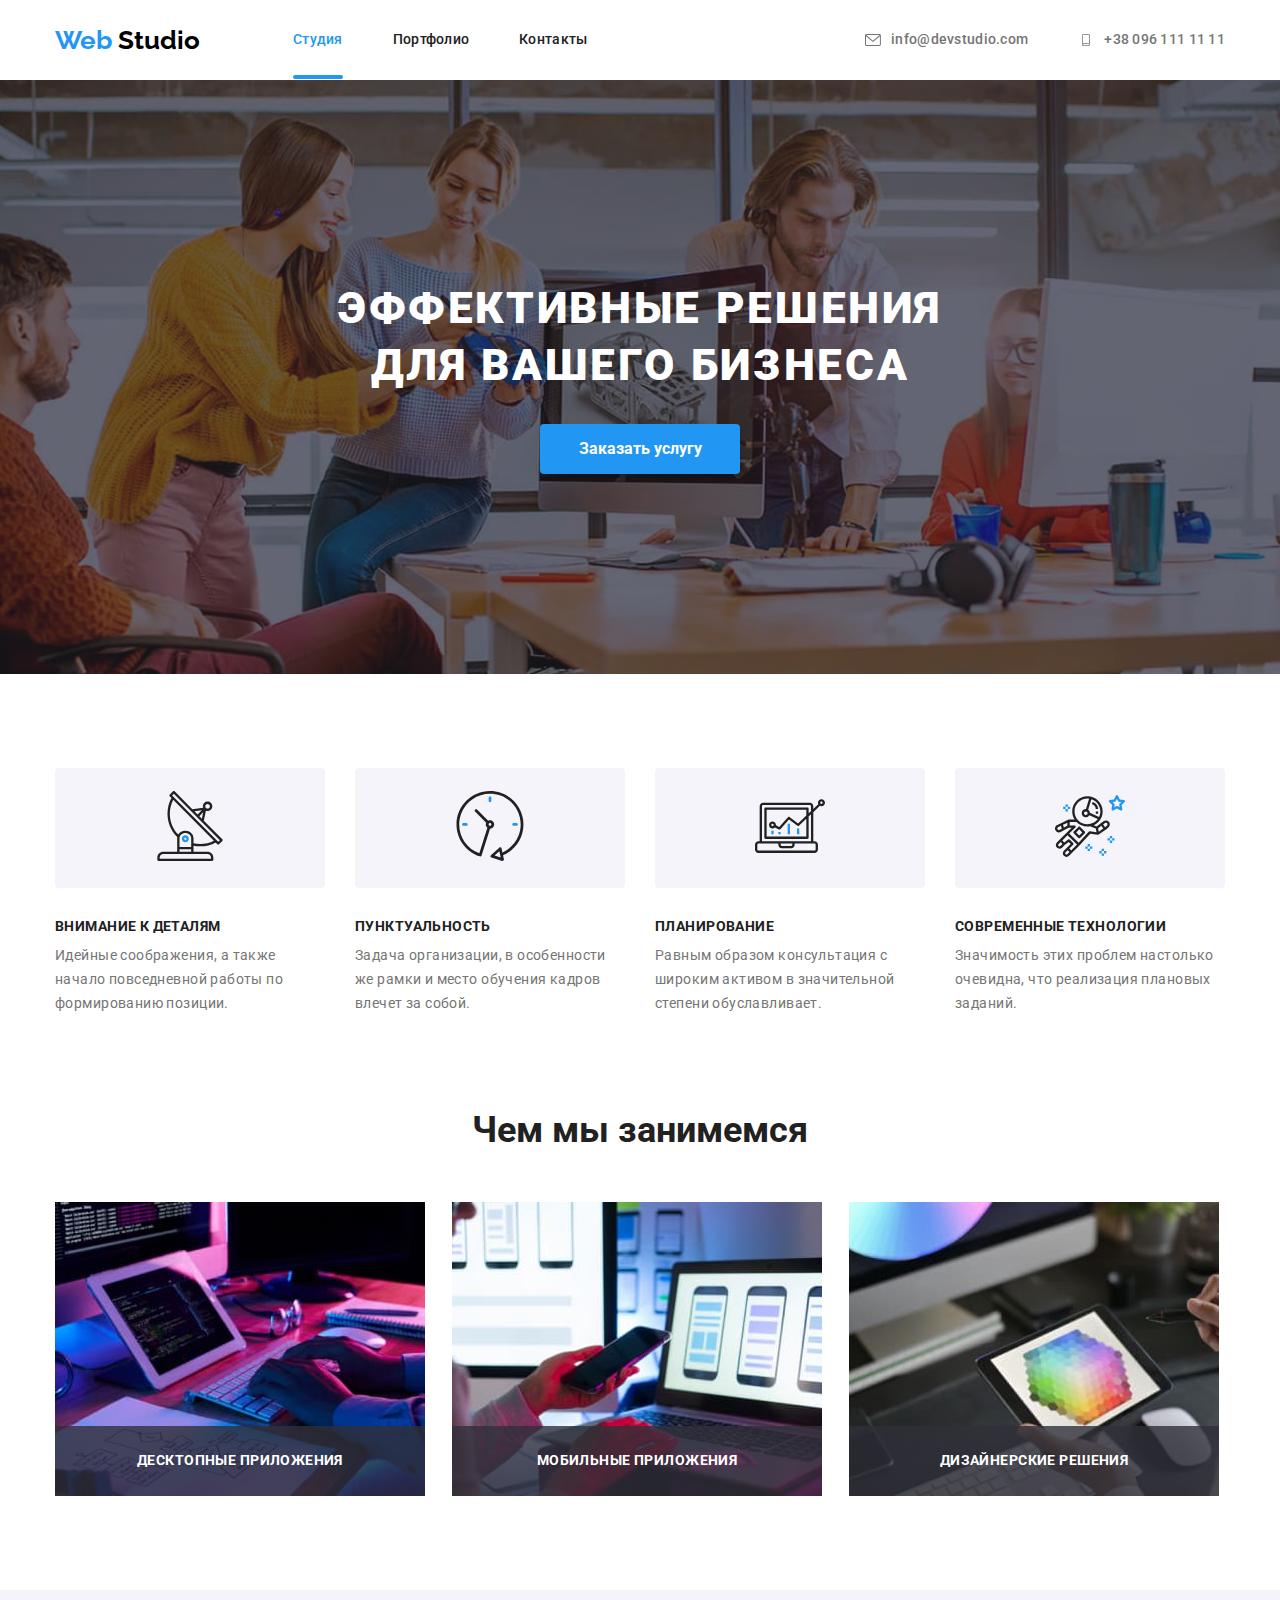
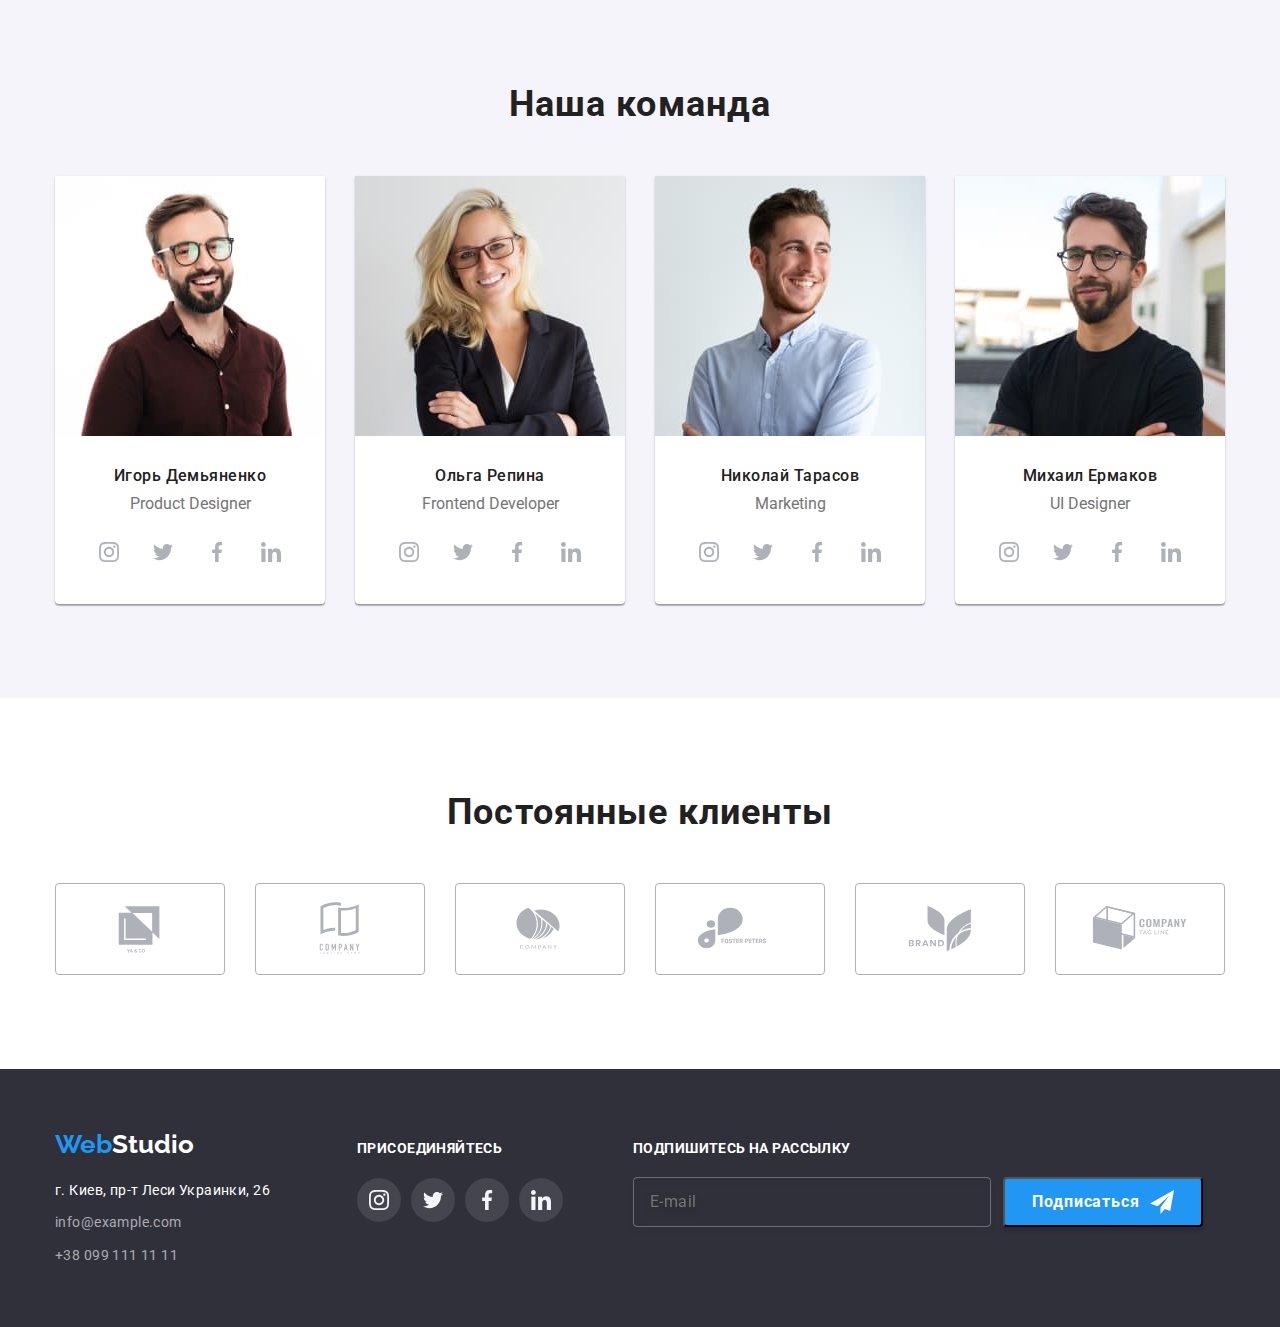
==== index.html @ c41d4ade "start" ====
<!DOCTYPE html>
<html lang="en">
    <head>
        <meta charset="UTF-8">
        <meta http-equiv="X-UA-Compatible" content="IE=edge">
        <meta name="viewport" content="width=device-width, initial-scale=1.0">
        <title>WebStudio</title>
        
        <link rel="preconnect" href="https://fonts.googleapis.com">
        <link rel="preconnect" href="https://fonts.gstatic.com" crossorigin>
        <link href="https://fonts.googleapis.com/css2?family=Raleway:wght@700&family=Roboto:wght@400;500;700;900&display=swap" rel="stylesheet">
        <link rel="stylesheet" href="./modern-normalize.css/modern-normalize.css">
        <link rel="stylesheet" href="./css/styles.css">
    </head>
    <body>
        
        <!--Шапка сторінки-->
        <header class="page-header">
            <div class="container header-container">
                <a class="web-studio-link" href="">
                    <span class="web-studio-color-web"> Web </span>
                    <span class="web-studio-color-studio">Studio</span>
                </a>
        <!--Навігація-->
        <nav >
            <ul class="navigation-links list ">
                <li class="navigation-list"> <a class="link current link-studio active" href="">Студия</a></li>
                <li class="navigation-list"> <a class="link link-portfolio " href="./portfolio.html">Портфолио</a></li>
                <li > <a class="link link-contact" href="#contact">Контакты</a></li>
            </ul>
        </nav>
        <!--Контакты-->
                <div class="header-connect">
                    <ul class="navigation-links list">
                        <li><a class="link contacts-mail-links" href="mailto:info@devstudio.com">
                            <svg class="mail-icon" width="16" height="12">
                                <use href="./images/icon.svg#icon-envelope"></use>
                            </svg>
                        info@devstudio.com</a></li>
                        <li><a class="link contacts-tel-links" href="tel:+380961111111">
                            <svg class="tel-icon" width="16" height="12">
                                <use href="./images/icon.svg#icon-smartphone"></use>
                            </svg>
                            +38 096 111 11 11</a></li>
                    </ul>
                </div>
            </div>
        </header>
        <!--секция заказа-->
        <main>
            <section class="order">
                <div class="order-title container">
                    <h1 class="order-text">Эффективные решения для вашего бизнеса</h1>
                    <button class="order-button"  type="button" data-modal-open><a href=""></a><span class="button-text">Заказать услугу</span></button>
                </div>
            </section>
            
            <!--секция о нас-->
            <section class="title-section">
              
                <div class="container">
                    
                <ul class="list title-list">
                    <li class="info-item"> <div class="info-icon-container"><a class="info-link" href="">
                        <svg class="info-icon" width="70" height="70">
                            <use href="images/icon.svg#icon-antenna"></use>
                        </svg>
                    </a></div> 
                    <h3 class="title">Внимание к деталям</h3>
                    <p class="title-content">Идейные соображения, а также начало повседневной работы по формированию позиции.</p></li>

                    <li class="info-item"><div class="info-icon-container">
                        <a class="info-link" href="">
                            <svg class="info-icon"  width="70" height="70">
                                <use href="images/icon.svg#icon-clock"></use>
                            </svg>
                        </a>
                    </div>
                        <h3 class="title">Пунктуальность</h3>
                        <p class="title-content">Задача организации, в особенности же рамки и место обучения кадров влечет за собой.</p></li>
                        
                        <li class="info-item"><div class="info-icon-container">
                            <a class="info-link" href="">
                                <svg class="info-icon"  width="70" height="70">
                                    <use href="images/icon.svg#icon-diagram"></use>
                                </svg>
                            </a>
                        </div>
                            <h3 class="title">Планирование</h3>
                            <p class="title-content">Равным образом консультация с широким активом в значительной степени обуславливает.</p></li>

                            <li class="info-item"><div class="info-icon-container">
                                <a class="info-link" href="">
                                    <svg class="info-icon"  width="70" height="70">
                                        <use href="images/icon.svg#icon-astronaut"></use>
                                    </svg>
                                </a>
                            </div>
                                <h3 class="title">Современные технологии</h3>
                                <p class="title-content"> Значимость этих проблем настолько очевидна, что реализация плановых заданий.</p></li>
                </ul>
                </div>
            </section>
            <!--Чем мы занимаемся-->
            <section class="work-section">
                <div class="container">
                <h2 class="title-work">  Чем мы занимемся</h2>
                <ul class="list work-list">
                    <li class="work-item"><img src="./images/work.jpg" alt="work" width="370" height="294"><div class="work-text">
                        Десктопные приложения
                    </div> </li>
                    <li class="work-item"><img src="./images/computer.jpg" alt="computer" width="370" height="294"><div class="work-text">
                        Мобильные приложения
                    </div></li>
                    <li class="work-item"><img src="./images/tablet.jpg" alt="tablet" width="370" height="294"><div class="work-text">
                        Дизайнерские решения
                    </div></li>
                </ul>
            </div>
            </section>
            <!--Наша команда-->
            <section class="team-section">
                <div class="container">
                <h2 class="title-team">Наша команда</h2>
                <ul class="list team-list">
                    <li class="team-item"><img src="./images/img-1.jpg" alt="Игорь Демьяненко" width="270" height="260">
                        <div class="team-paragraf">
                            
                            <h3 class="team-subtitle">Игорь Демьяненко</h3>
                            <p class="team-functions">Product Designer</p>
                            <ul class="team-social-list list link">
                                <li class="team-social-item ">
                                    <a href="" class="team-social-link">
                                        <svg class="team-social-icon" width="20" height="20">
                                            <use href="./images/icon.svg#icon-instagram" >
                                            </use>
                                        </svg>

                                    </a>
                                </li>
                                    <li class="team-social-item ">
                                        <a href="" class="team-social-link">
                                            <svg class="team-social-icon" width="20" height="20">
                                                <use href="./images/icon.svg#icon-twitter" >
                                                </use>
                                            </svg>
                                        </a>
                                    </li>
                                        <li class="team-social-item ">
                                            <a href="" class="team-social-link">
                                                <svg class="team-social-icon" width="20" height="20">
                                                    <use href="./images/icon.svg#icon-facebook" >
                                                    </use>
                                                </svg>
                                            </a>
                                        </li>
                                            <li class="team-social-item ">
                                                <a href="" class="team-social-link">   
                                                    <svg class="team-social-icon" width="20" height="20">
                                                        <use href="./images/icon.svg#icon-linkedin" >
                                                        </use>
                                                    </svg>
                                                </a>
                                            </li>
                            </ul>
                        </div>
                        
                    </li>
                    <li class="team-item"><img src="./images/img-2.jpg" alt="Ольга Репина" width="270" height="260">
                        <div class="team-paragraf">
                            <h3 class="team-subtitle">Ольга Репина</h3>
                            <p class="team-functions">Frontend Developer</p>
                            <ul class="team-social-list list link">
                                <li class="team-social-item ">
                                    <a href="" class="team-social-link">
                                        <svg class="team-social-icon" width="20" height="20">
                                            <use href="./images/icon.svg#icon-instagram" >
                                            </use>
                                        </svg>

                                    </a>
                                </li>
                                    <li class="team-social-item ">
                                        <a href="" class="team-social-link">
                                            <svg class="team-social-icon" width="20" height="20">
                                                <use href="./images/icon.svg#icon-twitter" >
                                                </use>
                                            </svg>
                                        </a>
                                    </li>
                                        <li class="team-social-item ">
                                            <a href="" class="team-social-link">
                                                <svg class="team-social-icon" width="20" height="20">
                                                    <use href="./images/icon.svg#icon-facebook" >
                                                    </use>
                                                </svg>
                                            </a>
                                        </li>
                                            <li class="team-social-item ">
                                                <a href="" class="team-social-link">   
                                                    <svg class="team-social-icon" width="20" height="20">
                                                        <use href="./images/icon.svg#icon-linkedin" >
                                                        </use>
                                                    </svg>
                                                </a>
                                            </li>
                            </ul>
                        </div>
                    </li>
                    <li class="team-item"><img src="./images/img-3.jpg" alt="Николай Тарасов" width="270" height="260">
                        <div class="team-paragraf">
                            <h3 class="team-subtitle">Николай Тарасов</h3>
                            <p class="team-functions">Marketing</p>
                            <ul class="team-social-list list link">
                                <li class="team-social-item ">
                                    <a href="" class="team-social-link">
                                        <svg class="team-social-icon" width="20" height="20">
                                            <use href="./images/icon.svg#icon-instagram" >
                                            </use>
                                        </svg>

                                    </a>
                                </li>
                                    <li class="team-social-item ">
                                        <a href="" class="team-social-link">
                                            <svg class="team-social-icon" width="20" height="20">
                                                <use href="./images/icon.svg#icon-twitter" >
                                                </use>
                                            </svg>
                                        </a>
                                    </li>
                                        <li class="team-social-item ">
                                            <a href="" class="team-social-link">
                                                <svg class="team-social-icon" width="20" height="20">
                                                    <use href="./images/icon.svg#icon-facebook" >
                                                    </use>
                                                </svg>
                                            </a>
                                        </li>
                                            <li class="team-social-item ">
                                                <a href="" class="team-social-link">   
                                                    <svg class="team-social-icon" width="20" height="20">
                                                        <use href="./images/icon.svg#icon-linkedin" >
                                                        </use>
                                                    </svg>
                                                </a>
                                            </li>
                            </ul>
                        </div>
                    </li>
                    <li class="team-item"><img src="./images/img-4.jpg" alt="Михаил Ермаков" width="270" height="260">
                        <div class="team-paragraf">
                            <h3 class="team-subtitle">Михаил Ермаков</h3>
                            <p class="team-functions">UI Designer</p>
                            <ul class="team-social-list list link">
                                <li class="team-social-item ">
                                    <a href="" class="team-social-link">
                                        <svg class="team-social-icon" width="20" height="20">
                                            <use href="./images/icon.svg#icon-instagram" >
                                            </use>
                                        </svg>

                                    </a>
                                </li>
                                    <li class="team-social-item ">
                                        <a href="" class="team-social-link">
                                            <svg class="team-social-icon" width="20" height="20">
                                                <use href="./images/icon.svg#icon-twitter" >
                                                </use>
                                            </svg>
                                        </a>
                                    </li>
                                        <li class="team-social-item ">
                                            <a href="" class="team-social-link">
                                                <svg class="team-social-icon" width="20" height="20">
                                                    <use href="./images/icon.svg#icon-facebook" >
                                                    </use>
                                                </svg>
                                            </a>
                                        </li>
                                            <li class="team-social-item ">
                                                <a href="" class="team-social-link">   
                                                    <svg class="team-social-icon" width="20" height="20">
                                                        <use href="./images/icon.svg#icon-linkedin" >
                                                        </use>
                                                    </svg>
                                                </a>
                                            </li>
                            </ul>
                        </div>
                    </li>
                </ul>
               
               
        
   
                   
                
                </div>
            </section>
            <section class="customer">
                <div class="container">

                
                <h3 class="customer-title">
                    Постоянные клиенты
                </h3>
                <div>
                    <ul class="list customer-list">
                        <li class="customer-item">
                            <a class="customer-link" href="">
                                <svg class="customer-icon" width="106" height="60">
                                    <use href="./images/icon.svg#icon-Logo">

                                    </use>
                                </svg>
                            </a>
                          <li class="customer-item">
                            <a class="customer-link" href="">
                                <svg class="customer-icon" width="106" height="60">
                                    <use href="./images/icon.svg#icon-Logo-1">

                                    </use>
                                </svg>
                            </a>
                            <li class="customer-item">
                                <a class="customer-link" href="">
                                    <svg class="customer-icon" width="106" height="60">
                                        <use href="./images/icon.svg#icon-Logo-2">
    
                                        </use>
                                    </svg>
                                </a>
                                <li class="customer-item">
                                    <a class="customer-link" href="">
                                        <svg class="customer-icon" width="106" height="60">
                                            <use href="./images/icon.svg#icon-Logo-3">
        
                                            </use>
                                        </svg>
                                    </a>
                                    <li class="customer-item">
                                        <a class="customer-link" href="">
                                            <svg class="customer-icon" width="106" height="60">
                                                <use href="./images/icon.svg#icon-Logo-4">
            
                                                </use>
                                            </svg>
                                        </a>
                                        <li class="customer-item">
                                            <a class="customer-link" href="">
                                                <svg class="customer-icon" width="106" height="60">
                                                    <use href="./images/icon.svg#icon-Logo-5">
                
                                                    </use>
                                                </svg>
                                            </a>
                    </ul>
                </div>
            </div>
            </section>
        </main>
        <footer class="contact-footer">
            <div class="main-footer container">
            <div class="footer-left">
            <a class="web-studio-link web-studio-footer" href="">
                <span class="web-studio-color-web"> Web </span>
                <span class="web-studio-color-studio-footer">Studio</span>
            </a>
            <address>
                <ul id="contact" class="list list-contact">
                    <li class="maps-item"><a class="link contact-link-maps" href=" https://www.google.com/maps/place/%D0%B1%D1%83%D0%BB%D1%8C%D0%B2%D0%B0%D1%80+%D0%9B%D0%B5%D1%81%D1%96+%D0%A3%D0%BA%D1%80%D0%B0%D1%97%D0%BD%D0%BA%D0%B8,+26,+%D0%9A%D0%B8%D1%97%D0%B2,+02000/@50.4265804,30.5296525,15z/data=!3m1!4b1!4m5!3m4!1s0x40d4cf0e033ecbe9:0x57a4dffefec77da0!8m2!3d50.4265807!4d30.5383858"> г. Киев, пр-т Леси Украинки, 26</a></li>
                    <li class="mail-item"><a class="link contact-link-mail" href="mailto:info@example.com">info@example.com</a></li>
                    <li><a class="link contact-link-tel" href="tel:+380991111111">+38 099 111 11 11</a></li>
                </ul>
            </address>
            
            </div>
            <div class=" footer-right">
                <h3 class="footer-right-title">присоединяйтесь</h3>
                <ul class="footer-social-list list">
                    <li class="footer-social-item ">
                        <a href="" class="footer-social-link link">
                            <svg class="footer-social-icon" width="20" height="20">
                                <use href="./images/icon.svg#icon-instagram" >
                                </use>
                            </svg>

                        </a>
                    </li>
                        <li class="footer-social-item ">
                            <a href="" class="footer-social-link link">
                                <svg class="footer-social-icon" width="20" height="20">
                                    <use href="./images/icon.svg#icon-twitter" >
                                    </use>
                                </svg>
                            </a>
                        </li>
                            <li class="footer-social-item ">
                                <a href="" class="footer-social-link link">
                                    <svg class="footer-social-icon" width="20" height="20">
                                        <use href="./images/icon.svg#icon-facebook" >
                                        </use>
                                    </svg>
                                </a>
                            </li>
                                <li class="footer-social-item ">
                                    <a href="" class="footer-social-link link">   
                                        <svg class="footer-social-icon" width="20" height="20">
                                            <use href="./images/icon.svg#icon-linkedin" >
                                            </use>
                                        </svg>
                                    </a>
                                </li>
                </ul>
            </div>
            <div class="footer-end" >
            <h3 class="footer-form-title">Подпишитесь на рассылку</h3>
            <form action="" class="form-footer">
                <div class="footer-form-field">
                <input type="email" name="email" id="email" class="footer-input-email"
                placeholder="E-mail">
                <label for="email" class="footer-label-email"></label>
                <button type="submit" class="button-footer-form"><p class="footer-button-text">Подписаться</p>
                    <svg class="form-send-icon" width="24" height="24">
                        <use href="./images/icon.svg#icon-send" >
                        </use>
                    </svg>
                </button>
            </div>
                
            </form>
        </div>
        </div>
        </footer>
       
        <div class="backdrop is-hidden" data-modal>
            <div class="modal">
                <a href="">
                    
                </a>
                <button data-modal-close class="modal-button">
                    <svg class="modal-icon" height="18" width="18">
                        <use href="images/icon.svg#icon-close">

                        </use>
                    </svg></button>
                    <h2 class="modal-title">Оставьте свои данные, мы вам перезвоним</h2>
                    <form class="form" >
                        <div class="form-field">
                        <label for="name" class="form-label">Имя</label>
                        <input type="text" name="Имя" id="name"class="form-input">
                        <svg class="form-icon" width="18" height="18">
                            <use href="./images/icon.svg#icon-person-form" >
                            </use>
                        </svg>
                       
                    
                    </div>
                    <div class="form-field">
                        <label for="tel" class="form-label">Телефон</label>
                        <input type="tel" name="Телефон" id="tel"class="form-input">
                        <svg class="form-icon" width="18" height="18">
                            <use href="./images/icon.svg#icon-phone-form" >
                            </use>
                        </svg>
                        
                    </div>
                    <div class="form-field">
                        <label for="mail" class="form-label">Почта</label>
                        <input type="email" name="Почта" id="mail" class="form-input">
                        <svg class="form-icon" width="18" height="18">
                            <use href="./images/icon.svg#icon-email-form" >
                            </use>
                        </svg>
                       
                    
                    </div>
                    <div class="form-field">
                    <label for="" class="form-label">Коментарий</label>
                    <textarea name="" id=""  rows="10" class="form-coments" placeholder="Введите текст"></textarea>
                </div>
                <div class="form-field checkbox-content">
                <input type="checkbox" name="polisity" id="polisity" class="polisity-check visually-hidden" >
              
                <label for="polisity" class="polisity-label"><span>Соглашаюсь с рассылкой и принимаю <a href="" class="polisity-link">Условия договора</a></span></label>
            </div>
            <button type="submit" class="button-checkbox"><p class="checkbox-btn-text" >Отправить</p></button>
                </form>
            </div>

        </div>
        <script src="./js/modal.js"></script>
    </body>
</html>
---- css/styles.css ----
body{
 
  font-family: 'Roboto', sans-serif;
  font-weight: normal;
  background: #E5E5E5;
  color: #212121;
  
}
h1,h2,h3,h4,h5,h6,
p,
ul,li{
  margin:0;
  padding: 0;
}
img{
  display: block;
  max-width: 100%;
}
.visually-hidden {
  position: absolute;
  width: 1px;
  height: 1px;
  margin: -1px;
  border: 0;
  padding: 0; 
  white-space: nowrap;
  clip-path: inset(100%);
  clip: rect(0 0 0 0);
  overflow: hidden;
}
.container{
  width: 1200px;
  margin: 0 auto;
  padding: 0 15px;
}
:root{
  --brand-color: #212121;

}

.link{
  color: #212121;
  text-decoration: none;
  cursor: pointer;
}
.link-studio{
  position: relative;
  
}
.link-studio.active::after{
  display: flex;
  content: '';
  position:absolute ;
  width: 100%;
  height: 4px;
  bottom: 0;
  background: #2196F3;
  border-radius: 2px;
  
}
.link-portfolio{
  position: relative;
  
}
.link-portfolio.active::after{
  display: flex;
  content: '';
  position: absolute;
  width: 100%;
  height: 4px;
  bottom: 0;
  background: #2196F3;
  border-radius: 2px;
  
}

/*header*/
.page-header{
  background: #FFFFFF;
  display: flex; 
  align-items: center;
  
}
.list{
  list-style: none;
}
.web-studio-link{
  text-decoration: none;
  margin-right: 93px;
  font-weight: bold;
  font-size: 26px;
  line-height: 31px;
  font-family: Raleway;
  font-style: normal;
  font-weight: bold;
  font-size: 26px;
  line-height: 1.19;
  
}

.web-studio-color-web{
  color: #2196F3;
  
}
.web-studio-color-studio{
  color: #000;
}
/*nav */
.page-header-portfolio{
  border-bottom: 1px solid #ECECEC;
  background: #FFFFFF;
}
.header-container{
  
  display:flex;
  align-items: center;
  
}
.header-connect{
  margin-left: auto;
}
.navigation-list:not(:last-child){
  margin-right: 50px;
}
.navigation-links{
  font-weight: 500;
  font-size: 14px;
  letter-spacing: 0.02em;
  line-height: 1.14;
  display: flex;
  text-align: center;
  justify-content: center;
  align-items: center;

}
.link-contact,
.link-portfolio,
.link-studio,
.contacts-mail-links,
.contacts-tel-links{
 transition: color 250ms cubic-bezier(0.4, 0, 0.2, 1);

  padding: 32px 0;
  
}

.contacts-mail-links{
  margin-right: 50px;
 
}
.contacts-mail-links,
.contacts-tel-links{
  display: flex;
  align-items: center;
}
.mail-icon,
.tel-icon {
  margin-right: 10px;
  fill: #757575;
  transition: fill 250ms cubic-bezier(0.4, 0, 0.2, 1);
}

.contacts-mail-links,
.contacts-tel-links{
  color: #757575;
  
  
}
.navigation-links .link:hover,
.navigation-links .link:focus{
  color: #2196F3;
  
}

.contacts-mail-links:hover .mail-icon ,
.contacts-mail-links:focus .mail-icon {
  fill: #2196F3;
  
}
.contacts-tel-links:hover .tel-icon ,
.contacts-tel-links:focus .tel-icon {
  fill: #2196F3;
 
}
.portfolio-section{
  background: #FFFFFF;
  padding-bottom: 94px;
  padding-top: 94px;
}
.portfolio-list-button{
  display: flex;
  justify-content: center;
  
  margin-bottom: 56px;
}
.portfolio-list{
  display: flex;
  flex-wrap: wrap;  
  margin-top: -30px; 
  margin-left: -30px;
}

.portfolio-image{
  flex-basis: calc(100% / 3 - 30px);
  margin-left: 30px;
  margin-top: 30px;
  outline: 1px solid #EEEEEE;
  width: 100%;
  transition: box-shadow 250ms cubic-bezier(0.4, 0, 0.2, 1);
}
.portfolio-image:hover .portfolio-overlay{
  transform:translateY(0) ;
}
.thumb-portfolio{
  position: relative;
  overflow: hidden;
}
.portfolio-overlay{
  position: absolute;
  top: 0;
  left: 0;
  width: 100%;
  height: 100%;
  transform: translateY(+101%);
  width: 370px;
  height: 294px;
  transition: transform 250ms cubic-bezier(0.4, 0, 0.2, 1);
  background: rgba(33, 150, 243, 0.9);
}

.overlay-text{
  position: absolute;
  top: 50%;
  left: 50%;
  transform: translate(-50%,-50%);
  width: 322px;
  height: 168px; 
  font-weight: normal;
  font-size: 18px;
  line-height: 1.55;
  letter-spacing: 0.03em;
  color: #FFFFFF;
}
.portfolio-image:focus,
.portfolio-image:hover{
  box-shadow: 0px 1px 1px rgba(0, 0, 0, 0.12), 0px 4px 4px 
  rgba(0, 0, 0, 0.06), 1px 4px 6px rgba(0, 0, 0, 0.16);
  
}
.portfolio-paragraf{
  padding: 20px 24px;
  
}
.title-portfolio{
  font-weight: bold;
  font-size: 18px;
  line-height: 2;
  letter-spacing: 0.06em;
  margin-bottom: 4px;
  
}
.title-portfolio-function{
  color: #757575;
  font-size: 16px;
  line-height: 1.87;
  letter-spacing: 0.03em;
}

.portfolio-container{
  margin: 0 auto;
}
.current{
  color:#2196F3 ;
}
.contacts-mail-links .link:hover,
.contacts-mail-links .link:focus{
  color: #2196F3;

}


/*order-main */

.order{
  padding-top: 200px;
  padding-bottom: 200px;
  text-align: center;
  background: #2F303A;
  background-image: linear-gradient(rgba(47, 48, 58, 0.4),
  rgba(47, 48, 58, 0.4)),
  url(../images/hero-bg.jpg);
  background-repeat: no-repeat;
  background-position: center;
  background-size: cover;
}
.order-title{
  
  
}
.order-text{
  width: 696px;  
  margin-left: auto;  
  margin-right: auto;  
  margin-bottom: 30px;
  font-weight: 900;
  font-size: 44px;
  line-height: 1.3;
  text-align: center;
  color: #fff;
  letter-spacing: 0.06em;
  text-transform: uppercase;
}
/*button */

.order-button{

  background: #2196F3;
  box-shadow: 0px 4px 4px rgba(0, 0, 0, 0.15);
  border-radius: 4px;
  color: #fff;
  width: 200px;
  height: 50px;

}
.order-button .button:hover,
.order-button .button:focus{
  color: #188CE8;

}
.button-text{
  font-family: Roboto;
  font-style: normal;
  font-weight: bold;
  font-size: 16px;
  line-height: 1.87;
  
}
/*title */
.title-section{
  background: #fff;
  padding-bottom: 94px;
  padding-top: 94px;
}
.title-list{
  display: flex;
  align-items: center;
 
}

.title{
  
  font-weight: bold;
  font-size: 14px;
  line-height: 1,14;
  letter-spacing: 0.03em;
  text-transform: uppercase;
  margin-bottom: 10px;
  
}

.title-content{
  font-size: 14px;
  line-height: 1.71;
  color: #757575;
  letter-spacing: 0.03em;
  
}
.info-icon-container{
  display: flex;
  justify-content: center;
  align-items: center;
 
  height: 120px;
  background: #F5F4FA;
  border-radius: 4px;
  margin-bottom: 30px;
  
}

.info-item{
  margin-right: 30px;
  min-width: 270px;
}
/*
.info-list{
  display: flex;
  justify-content: center;
  align-items: center;
  margin-left: -30px;
  
}
.info-item{
  display: flex;
  justify-content: center;
  align-items: center;
  background: #F5F4FA;
  border-radius: 4px;
  width: 270px;
  height: 120px;
  flex-basis: calc(100% / 4 - 30px);
  margin-left: 30px;
  margin-bottom: 30px;
}
*/
.work-section{
  text-align: center;
  background: #fff;
  padding-bottom: 94px;
}
.work-list{
  
  display: flex;
  
}

.work-item:not(:last-child){
  margin-right: 27px;
}
.title-work{
  font-weight: bold;
  font-size: 36px;
  line-height: 1.16;
  margin-bottom: 50px;
  margin-left: auto;  
  margin-right: auto; 
  }
.work-item{
  position: relative;
}
.work-text{
  position: absolute;
  left: 0;
  bottom: 0;
  width: 100%;
  height: 70px;
  padding: 27px 0;
  font-weight: bold;
  font-size: 14px;
  line-height: 1.14;
  text-align: center;
  letter-spacing: 0.03em;
  text-transform: uppercase;
  background: rgba(47, 48, 58, 0.8);
  color: #fff;
  }
  /* team*/

  .team-section{
    background: #F5F4FA;
    text-align: center;
    display: flex;
    padding-bottom: 94px;
    padding-top: 94px;
  }
  .team-list{
    display: flex;
    
  }

  .team-item:not(:last-child){
  margin-right:30px;
  
}
  .team-item{
    background: #FFFFFF;
    box-shadow: 0px 1px 3px rgba(0, 0, 0, 0.12), 0px 1px 1px rgba(0, 0, 0, 0.14), 0px 2px 1px rgba(0, 0, 0, 0.2);
    border-radius: 0px 0px 4px 4px;
}
  .team-paragraf{
    padding: 30px 0 30px 0;
  }
  .title-team{
    justify-content: center;
    font-weight: bold;
    font-size: 36px;
    line-height: 1.16;
    letter-spacing: 0.03em;
    display: flex;
    margin-left: auto;  
    margin-right: auto; 
    margin-bottom: 50px;
    
  }
  
.team-subtitle{
  font-weight: 500;
  font-size: 16px;
  line-height: 1.187;
  letter-spacing: 0.03em;
  margin-bottom: 10px;
}
.team-functions{
  font-size: 16px;
  line-height: 1.18;
  color: #757575;
  margin-bottom: 16px;
}

.team-social-list{
  display: flex;
  justify-content: center;
}
.team-social-link{
  width: 44px;
  height: 44px;
  background-color: #fff;
  border-radius: 50%;
  display: flex;
  justify-content: center;
  align-items: center;
  transition: background-color 250ms cubic-bezier(0.4, 0, 0.2, 1);
}
.team-social-item + .team-social-item{
  margin-left: 10px;
}
.team-social-icon{
  fill: #AFB1B8;
  transition: fill 250ms cubic-bezier(0.4, 0, 0.2, 1);
}

.team-social-link:hover,
.team-social-link:focus{
  background-color: #2196F3;
}
.team-social-link:hover .team-social-icon,
.team-social-link:focus .team-social-icon{
  fill: #fff;
  
}
/*customer */
.customer{
  padding: 94px 0;
  background-color: #fff;
}
.customer-title{
  font-weight: bold;
  font-size: 36px;
  line-height: 1.15;
  text-align: center;
  letter-spacing: 0.03em;
  margin-bottom: 50px;
  
}
.customer-list{
  display: flex;
  justify-content: center;
  margin-left: -30px;

}
.customer-item{
  display: flex;
  flex-basis: calc(100% / 6 - 30px);
  margin-left: 30px;
}
.customer-link{
  
  border: 1px solid #AFB1B8;
  box-sizing: border-box;
  border-radius: 4px;
  display: flex;
  justify-content: center;
  align-items: center;
  width: 170px;
  height: 92px;
  transition: border-color 250ms cubic-bezier(0.4, 0, 0.2, 1);
}
.customer-icon{
  fill: #AFB1B8;
  transition: fill 250ms cubic-bezier(0.4, 0, 0.2, 1);
}
.customer-link:hover,
.customer-link:focus{
  border-color: #2196F3;
}

.customer-link:hover .customer-icon,
.customer-link:focus .customer-icon{
  fill: #2196F3;
}
/*
.customer-icon{
  fill: #AFB1B8;
  border: 1px solid #AFB1B8;
  box-sizing: border-box;
  border-radius: 4px;
  display: flex;
  justify-content: center;
  align-items: center;
  width: 170px;
  height: 92px;
}
.customer-icon:hover,
.customer-icon:focus{
  fill: #2196F3;
  border-color: #2196F3;
*/

/*button*/
.button-portfolio,
.order-button{
  cursor: pointer;
  border:none;
}
.button-portfolio{ 
  background: #F5F4FA;
  border-radius: 4px;
  color: var(--brand-color);
  margin-right: 8px; 
  transition: color 250ms cubic-bezier(0.4, 0, 0.2, 1),
  box-shadow 250ms cubic-bezier(0.4, 0, 0.2, 1),
  background-color 250ms cubic-bezier(0.4, 0, 0.2, 1);
  
}

.button-portfolio:hover,
.button-portfolio:focus{
  background-color: #2196F3;
  color: #F5F4FA;
}
.current{
 color: #2196F3;
}


.button-all{
  
  font-family: Roboto;
 
  font-weight: 500;
  font-size: 16px;
  line-height: 1.62;
  letter-spacing: 0.03em;
  width: 73px;
  height: 38px;
  left: 495px;
  top: 174px;
}
.button-web{
  font-family: Roboto;
  font-weight: 500;
  font-size: 16px;
  line-height: 1.62;
  letter-spacing: 0.03em;
  width: 128px;
  height: 38px;
  left: 576px;
  top: 174px;
}
.button-app{
  font-family: Roboto;
  font-weight: 500;
  font-size: 16px;
  line-height: 1.62;
  letter-spacing: 0.03em;
  width: 145px;
  height: 38px;
  left: 712px;
  top: 174px;
}
.button-design{
  font-family: Roboto;
  font-weight: 500;
  font-size: 16px;
  line-height: 1.62;
  letter-spacing: 0.03em;
  width: 103px;
  height: 38px;
  left: 865px;
  top: 174px;
}
.button-marketing{
  font-family: Roboto;
  font-weight: 500;
  font-size: 16px;
  line-height: 1.62;
  letter-spacing: 0.03em;
  width: 130px;
  height: 38px;
  left: 976px;
  top: 174px;
}

.button-portfolio:focus,
.button-portfolio:hover{
  box-shadow: 0px 3px 1px rgba(0, 0, 0, 0.1), 0px 1px 2px rgba(0, 0, 0, 0.08), 0px 2px 2px rgba(0, 0, 0, 0.12);
}

/*portfolio */
.portfolio{
  font-weight: 500;
  font-size: 16px;
  line-height: 1.62;
}
.title-portfolio{
  font-weight: bold;
  font-size: 18px;
  line-height: 2;
  letter-spacing: 0.06em;
}


.title-function{

  font-size: 16px;
  line-height: 1.87;
  color: #757575;
  letter-spacing: 0.03em;
}


/*footer*/
.main-footer{
  display: flex;
  align-items: baseline;
}
.contact-footer{
  
  background: #2F303A;
  padding: 60px 0;
  margin-left: auto;
  margin-right: auto;
  
  
}
.contact-link{
  color: #757575;
  
}
.list-contact .link:hover,
.list-contact .link:focus{
  color: #2196F3;
  
}
.list-contact{
  
}
.footer-left{
  text-decoration: none;
  margin-right: 70px;
}
.web-studio-footer{
  display: flex;
  padding: 0;
  margin-bottom: 20px;
}

.web-studio-color-studio-footer{
  color: #fff;
  
}
.contact-link-maps{
  font-style: normal;
  font-weight: normal;
  font-size: 14px;
  line-height: 1.5;
  color: #fff;
  letter-spacing: 0.03em;
  margin-bottom: 20px;
  transition: color 250ms cubic-bezier(0.4, 0, 0.2, 1);
  } 
  .maps-item{
    
    margin-bottom: 9px;
    
  }
  .mail-item{
    margin-bottom: 9px;

  }
.contact-link-mail,
.contact-link-tel{
  font-style: normal;
  font-weight: normal;
  font-size: 14px;
  line-height: 24px;
  letter-spacing: 0.03em;
  color: rgba(255, 255, 255, 0.6);
  transition: color 250ms cubic-bezier(0.4, 0, 0.2, 1);
  }
 
  .footer-right{
    
  }
  .footer-right-title{
    color: #fff;
    font-weight: bold;
    font-size: 14px;
    line-height: 1.33;
    letter-spacing: 0.03em;
    text-transform: uppercase;
    margin-bottom: 20px;
    
  }
  .footer-social-list {
    display: flex;
    justify-content: center;
  }
  .footer-social-item + .footer-social-item{
   margin-left: 10px;
  }
  .footer-social-link{
    width: 44px;
    height: 44px;
    border-radius: 50%;
    background-color: rgba(255, 255, 255, 0.1);
    display: flex;
    justify-content: center;
    align-items: center;
    transition: background-color 250ms cubic-bezier(0.4, 0, 0.2, 1);
  }
  .footer-social-icon{
    fill: #F5F4FA;
    
  }

  .footer-social-link:hover,
  .footer-social-link:focus{
    background-color: #2196F3;
  }

  .form-footer{
    
  }

  .footer-end{
    margin-left: 70px;
    
  }

  .footer-form-field{
    position: relative;
    display: flex;
    
  }

  .footer-form-title{
    margin-bottom: 20px;
    font-weight: bold;
    font-size: 14px;
    line-height: 1.14;
    letter-spacing: 0.03em;
    text-transform: uppercase;

    color: #FFFFFF;
  }


  .footer-form-field input{
    padding: 16px;
    letter-spacing: 0.03em;
    font-weight: normal;
    font-size: 16px;
    line-height: 20px;
    color: rgba(255, 255, 255, 0.6);
  }

  .footer-input-email{
    width: 358px;
    height: 50px;
    border: 1px solid rgba(255, 255, 255, 0.3);
    box-sizing: border-box;
    filter: drop-shadow(0px 4px 4px rgba(0, 0, 0, 0.15));
    border-radius: 4px;
    background: none;
      }


  .footer-label-email{
    position: absolute;
    top: 50%;
    left: 15px;
    transform: translateY(-50%);

  }

  .button-footer-form{
    display: flex;
    justify-content: center;
    align-items: center;
    width: 200px;
    height: 50px;
    margin-left: 12px;
    background: #2196F3;
    box-shadow: 0px 4px 4px rgba(0, 0, 0, 0.15);
    border-radius: 4px;
  }

  .footer-button-text{
    
    letter-spacing: 0.06em;
    font-weight: bold;
    font-size: 16px;
    line-height: 2.14;
    color: #FFFFFF;
  }
.form-send-icon{
  margin-left: 10px;
}
  /* modal*/
textarea{
  resize: none;
}
.modal{
  position: absolute;
  left: 50%;
  top: 50%;
  transform: translate(-50%, -50%);
  width: 528px;
  height: 581px;
  background: #FFFFFF;
  box-shadow: 0px 1px 3px rgba(0, 0, 0, 0.12), 0px 1px 1px rgba(0, 0, 0, 0.14), 0px 2px 1px rgba(0, 0, 0, 0.2);
  border-radius: 4px;
  transition: background 250ms cubic-bezier(0.4, 0, 0.2, 1);
  
  }
  
.backdrop{
  position: fixed;
  left: 0px;
  top: 0px;
  width: 100%;
  height: 100%;
  background: rgba(0, 0, 0, 0.2);
  transition: background 250ms cubic-bezier(0.4, 0, 0.2, 1);
}

.backdrop.is-hidden{
  pointer-events: none;
  opacity: 0;
  visibility: hidden;
}
.modal-icon{
 position: absolute;
 top: 0;
 right: 0;
 margin: 6px;
 padding: 0;
 cursor: pointer;
}

.modal-icon:hover{
  fill: #2196F3;
  transition: fill 250ms cubic-bezier(0.4, 0, 0.2, 1);
}
.modal-button{
  position: absolute;
  top: 0;
  right: 0;

  margin: 8px;
  width: 30px;
  height: 30px;
  border-radius: 50%;
  background: #FFFFFF;
  border: 1px solid rgba(0, 0, 0, 0.1);
}

.modal-title{
  font-weight: bold;
  font-size: 20px;
  line-height: 23px;
  text-align: center;
  letter-spacing: 0.03em;
  color: #212121;
  margin: 40px auto 30px auto;
  }

  .form{
    padding: 0;
    margin: 0;
    width: 448px;
    margin-left: auto; 
    margin-right: auto;
    
  }
  .form-field{
   display: flex;
   flex-direction: column;
   position: relative;
   
  }

  .form-label{
    font-weight: normal;
    font-size: 12px;
    line-height: 1.16;
    
    
    letter-spacing: 0.01em;
    
    color: #757575;
    
  }

  .form-input{
    
    padding-left: 42px;
   width: 100%;
    height: 40px;
    margin-bottom: 10px;
    border: 1px solid rgba(33, 33, 33, 0.2);
    box-sizing: border-box;
    border-radius: 4px;
    outline: none;
    cursor: pointer;
  }

  .form-input:focus{
  border-color: #2196F3;
  transition: border-color 250ms cubic-bezier(0.4, 0, 0.2, 1);
  }
  .form-icon{
    position: absolute;
    top: 50%;
    left: 15px;
    transform: translateY(-50%);
  }
  .form-input:focus + .form-icon{
    fill: #2196F3;
    transition: fill 250ms cubic-bezier(0.4, 0, 0.2, 1);
  }

  
  .form-coments{
    padding: 12px 16px;
    height: 120px;
    border: 1px solid rgba(33, 33, 33, 0.2);
    box-sizing: border-box;
    border-radius: 4px;
  }

  .polisity-label{
    font-weight: normal;
font-size: 14px;
line-height: 1.2;
letter-spacing: 0.03em;

color: #757575;
display: flex;
justify-content: center;
  }
  .polisity-label::before{
    content: '';
    width: 15px;
    height: 15px;
    border: 1px solid #212121;
    border-radius: 2px;
    margin-right: 7px;
  }

  .polisity-check:checked + .polisity-label::before{
    border:none;
    background-image: url(../images/icon-check.svg);
    background-repeat: no-repeat;
    background-position: center;
    block-size: cover;
  }
  .polisity-link{
    color: #2196F3;
  }

  .checkbox-content{
    padding: 20px 0 30px 0;
  }

.button-checkbox{
  display: flex;
  justify-content: center;
  align-items: center;
  margin: 0 auto;
  font-weight: bold;
  font-size: 16px;
  line-height: 1.87;
  width: 200px;
  height: 50px;
  background: #188CE8;
  box-shadow: 0px 4px 4px rgba(0, 0, 0, 0.15);
  border-radius: 4px;
  color: #FFFFFF;
}

.checkbox-btn-text{
  
}
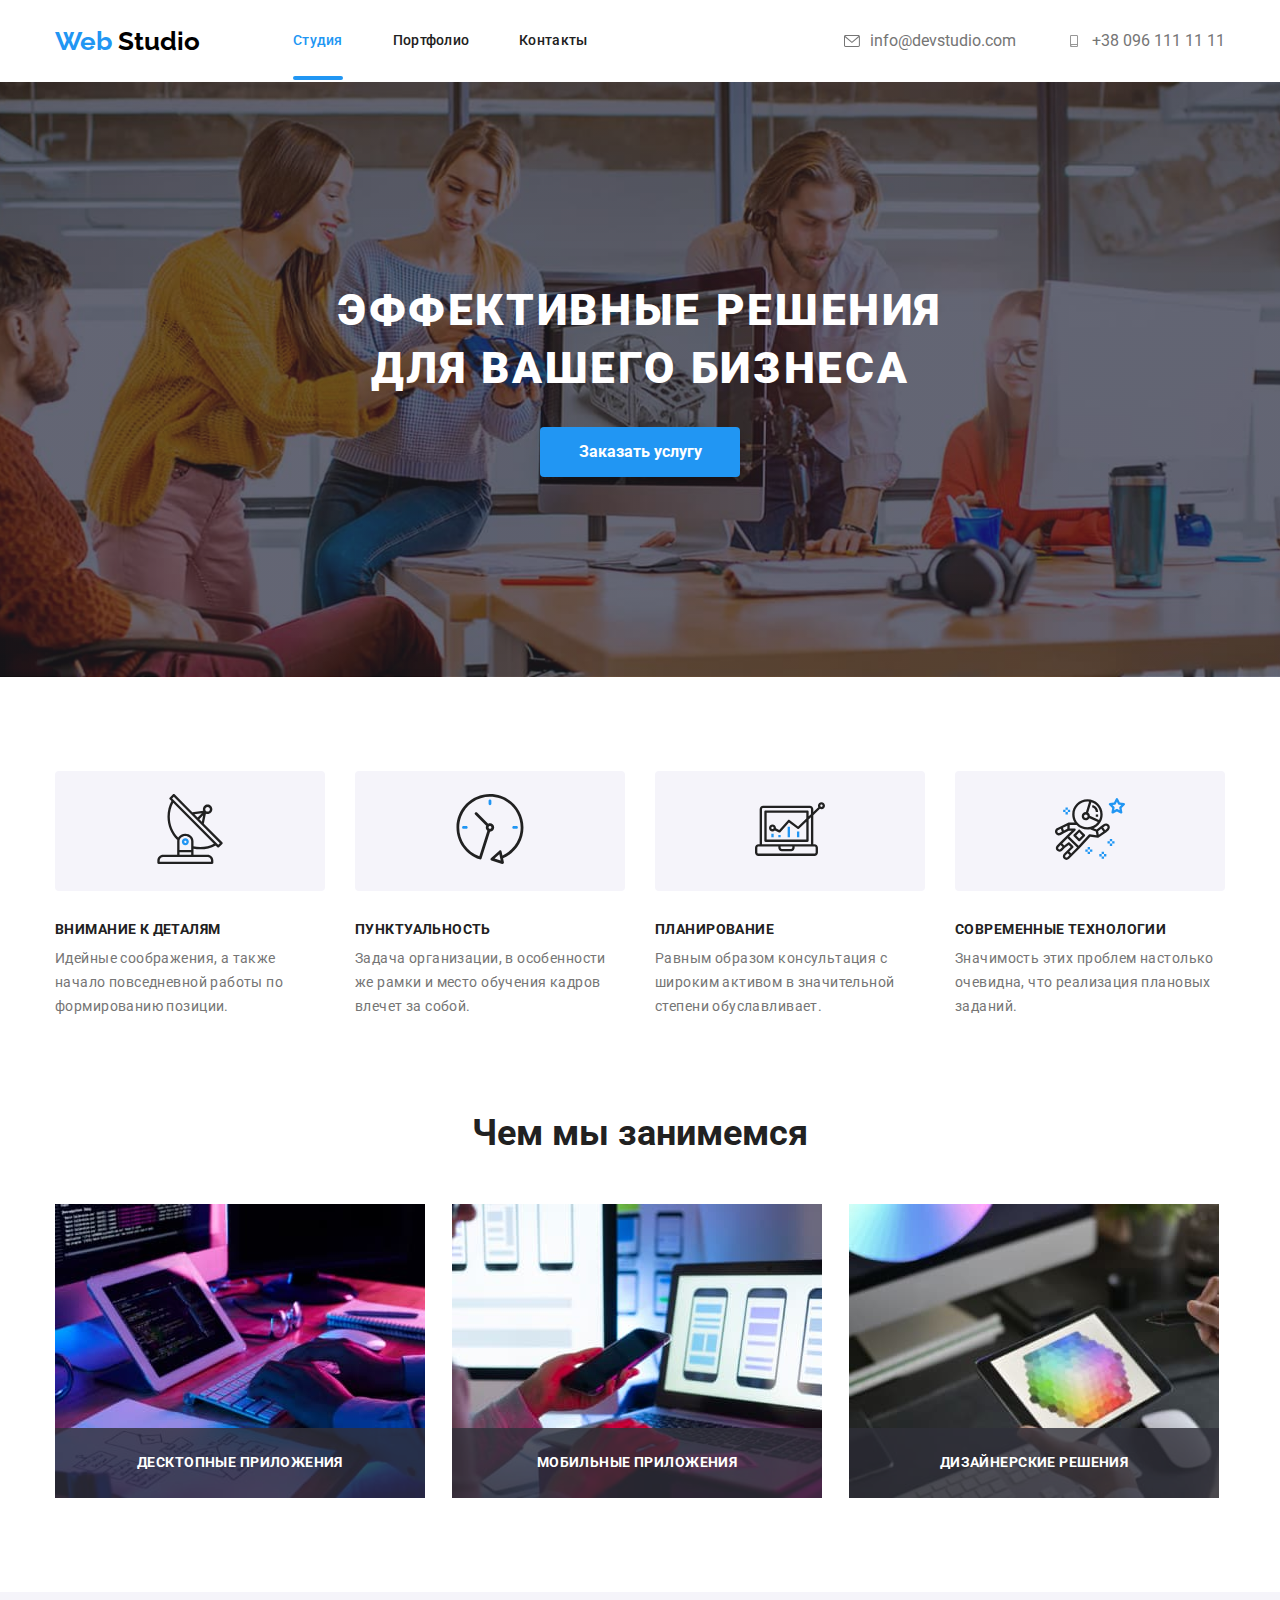
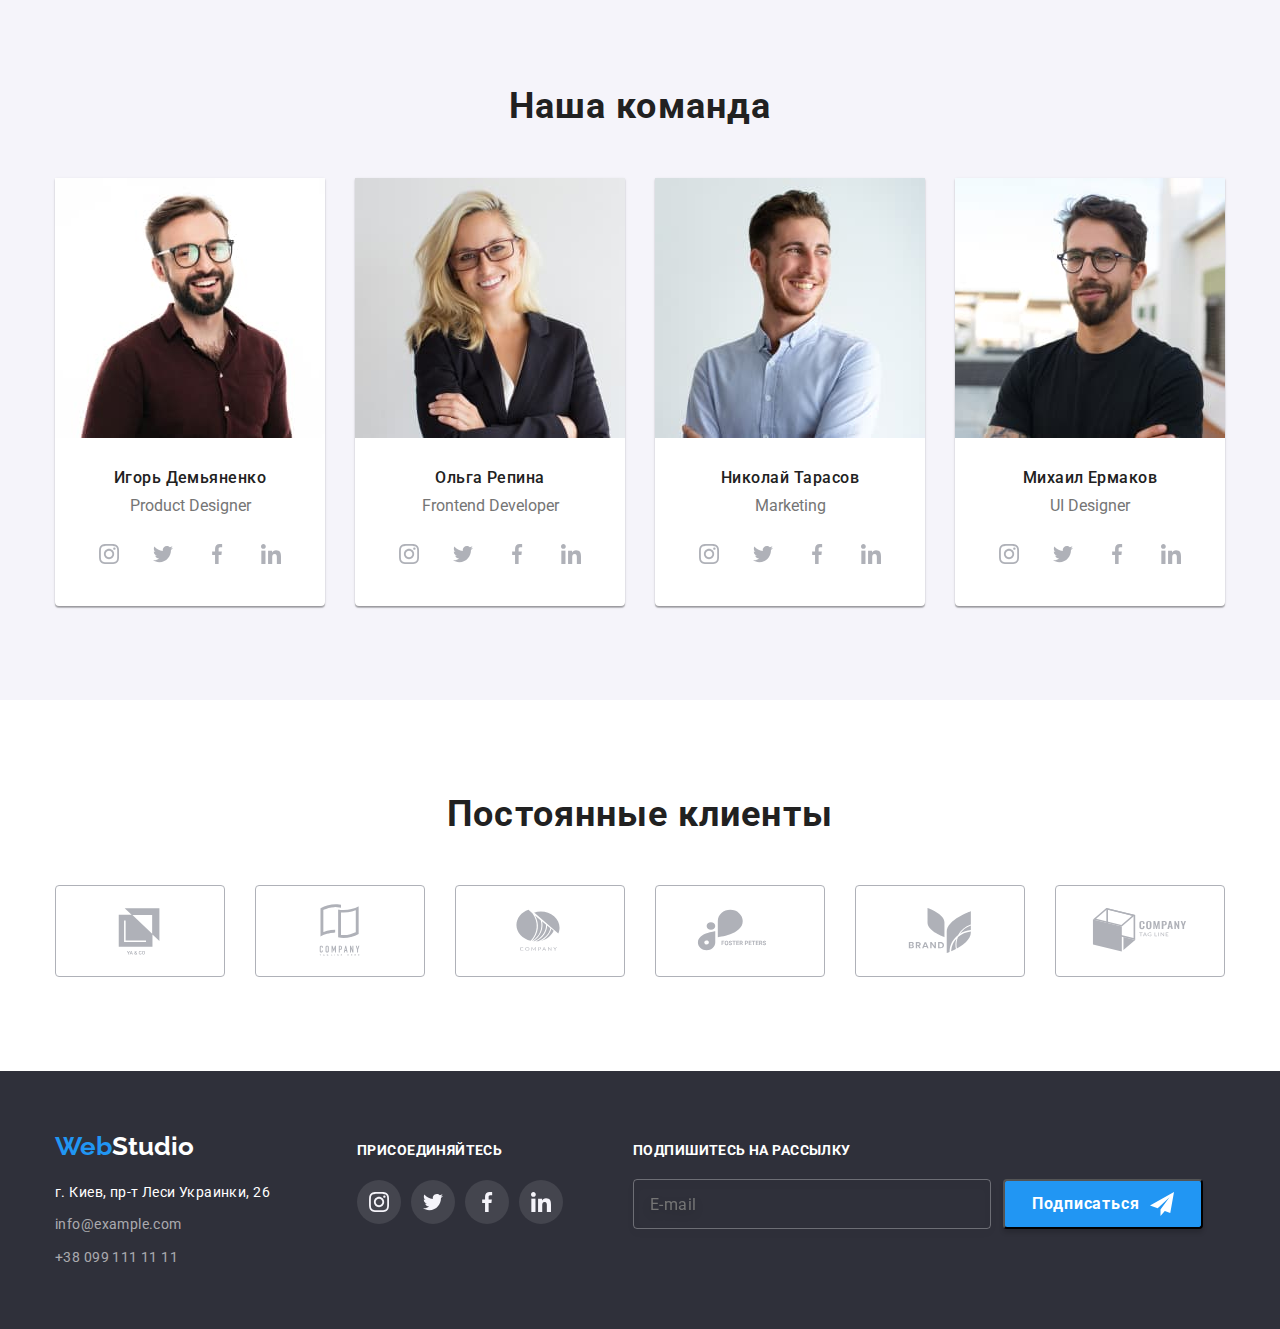
==== commit a232b8b2: "sass" ====
--- a/index.html
+++ b/index.html
@@ -10,35 +10,36 @@
         <link rel="preconnect" href="https://fonts.gstatic.com" crossorigin>
         <link href="https://fonts.googleapis.com/css2?family=Raleway:wght@700&family=Roboto:wght@400;500;700;900&display=swap" rel="stylesheet">
         <link rel="stylesheet" href="./modern-normalize.css/modern-normalize.css">
-        <link rel="stylesheet" href="./css/styles.css">
+        
+        <link rel="stylesheet" href="./css/main.min.css">
     </head>
     <body>
         
         <!--Шапка сторінки-->
-        <header class="page-header">
-            <div class="container header-container">
-                <a class="web-studio-link" href="">
-                    <span class="web-studio-color-web"> Web </span>
-                    <span class="web-studio-color-studio">Studio</span>
+        <header class="page__header">
+            <div class="container header__container">
+                <a class="logo header__logo" href="">
+                    <span class="header__logo--start"> Web </span>
+                    <span class="header__logo--end">Studio</span>
                 </a>
         <!--Навігація-->
-        <nav >
-            <ul class="navigation-links list ">
-                <li class="navigation-list"> <a class="link current link-studio active" href="">Студия</a></li>
-                <li class="navigation-list"> <a class="link link-portfolio " href="./portfolio.html">Портфолио</a></li>
-                <li > <a class="link link-contact" href="#contact">Контакты</a></li>
+        <nav class="site__nav" >
+            <ul class="site__list list ">
+                <li class="site__list--item"> <a class="link current site__list--link active" href="">Студия</a></li>
+                <li class="site__list--item"> <a class="link site__list--link " href="./portfolio.html">Портфолио</a></li>
+                <li class="site__list--item" > <a class="link site__list--link" href="#contact">Контакты</a></li>
             </ul>
         </nav>
         <!--Контакты-->
-                <div class="header-connect">
-                    <ul class="navigation-links list">
-                        <li><a class="link contacts-mail-links" href="mailto:info@devstudio.com">
-                            <svg class="mail-icon" width="16" height="12">
+                <div class="connect">
+                    <ul class="connect__list list">
+                        <li><a class="link connect__list--link link__start" href="mailto:info@devstudio.com">
+                            <svg class="connect__icon--mail" width="16" height="12">
                                 <use href="./images/icon.svg#icon-envelope"></use>
                             </svg>
                         info@devstudio.com</a></li>
-                        <li><a class="link contacts-tel-links" href="tel:+380961111111">
-                            <svg class="tel-icon" width="16" height="12">
+                        <li><a class="link connect__list--link" href="tel:+380961111111">
+                            <svg class="connect__icon--tel" width="16" height="12">
                                 <use href="./images/icon.svg#icon-smartphone"></use>
                             </svg>
                             +38 096 111 11 11</a></li>
@@ -56,12 +57,13 @@
             </section>
             
             <!--секция о нас-->
-            <section class="title-section">
+            <section class="hero">
               
                 <div class="container">
                     
-                <ul class="list title-list">
-                    <li class="info-item"> <div class="info-icon-container"><a class="info-link" href="">
+                <ul class="list hero-list">
+                    <li class="hero-list__item"> <div class="hero-list__container">
+                        <a class="hero-list__link" href="">
                         <svg class="info-icon" width="70" height="70">
                             <use href="images/icon.svg#icon-antenna"></use>
                         </svg>
@@ -69,8 +71,8 @@
                     <h3 class="title">Внимание к деталям</h3>
                     <p class="title-content">Идейные соображения, а также начало повседневной работы по формированию позиции.</p></li>
 
-                    <li class="info-item"><div class="info-icon-container">
-                        <a class="info-link" href="">
+                    <li class="hero-list__item"><div class="hero-list__container">
+                        <a class="hero-list__link" href="">
                             <svg class="info-icon"  width="70" height="70">
                                 <use href="images/icon.svg#icon-clock"></use>
                             </svg>
@@ -79,8 +81,8 @@
                         <h3 class="title">Пунктуальность</h3>
                         <p class="title-content">Задача организации, в особенности же рамки и место обучения кадров влечет за собой.</p></li>
                         
-                        <li class="info-item"><div class="info-icon-container">
-                            <a class="info-link" href="">
+                        <li class="hero-list__item"><div class="hero-list__container">
+                            <a class="hero-list__link" href="">
                                 <svg class="info-icon"  width="70" height="70">
                                     <use href="images/icon.svg#icon-diagram"></use>
                                 </svg>
@@ -89,8 +91,8 @@
                             <h3 class="title">Планирование</h3>
                             <p class="title-content">Равным образом консультация с широким активом в значительной степени обуславливает.</p></li>
 
-                            <li class="info-item"><div class="info-icon-container">
-                                <a class="info-link" href="">
+                            <li class="hero-list__item"><div class="hero-list__container">
+                                <a class="hero-list__link" href="">
                                     <svg class="info-icon"  width="70" height="70">
                                         <use href="images/icon.svg#icon-astronaut"></use>
                                     </svg>
@@ -102,61 +104,61 @@
                 </div>
             </section>
             <!--Чем мы занимаемся-->
-            <section class="work-section">
+            <section class="work">
                 <div class="container">
-                <h2 class="title-work">  Чем мы занимемся</h2>
-                <ul class="list work-list">
-                    <li class="work-item"><img src="./images/work.jpg" alt="work" width="370" height="294"><div class="work-text">
+                <h2 class="work__title">  Чем мы занимемся</h2>
+                <ul class="list work__list">
+                    <li class="work__item"><img src="./images/work.jpg" alt="work" width="370" height="294"><div class="work__text">
                         Десктопные приложения
                     </div> </li>
-                    <li class="work-item"><img src="./images/computer.jpg" alt="computer" width="370" height="294"><div class="work-text">
+                    <li class="work__item"><img src="./images/computer.jpg" alt="computer" width="370" height="294"><div class="work__text">
                         Мобильные приложения
                     </div></li>
-                    <li class="work-item"><img src="./images/tablet.jpg" alt="tablet" width="370" height="294"><div class="work-text">
+                    <li class="work__item"><img src="./images/tablet.jpg" alt="tablet" width="370" height="294"><div class="work__text">
                         Дизайнерские решения
                     </div></li>
                 </ul>
             </div>
             </section>
             <!--Наша команда-->
-            <section class="team-section">
+            <section class="team">
                 <div class="container">
-                <h2 class="title-team">Наша команда</h2>
-                <ul class="list team-list">
-                    <li class="team-item"><img src="./images/img-1.jpg" alt="Игорь Демьяненко" width="270" height="260">
-                        <div class="team-paragraf">
+                <h2 class="team__title">Наша команда</h2>
+                <ul class="list team__list">
+                    <li class="team__item"><img src="./images/img-1.jpg" alt="Игорь Демьяненко" width="270" height="260">
+                        <div class="team-container">
                             
-                            <h3 class="team-subtitle">Игорь Демьяненко</h3>
-                            <p class="team-functions">Product Designer</p>
-                            <ul class="team-social-list list link">
-                                <li class="team-social-item ">
-                                    <a href="" class="team-social-link">
-                                        <svg class="team-social-icon" width="20" height="20">
+                            <h3 class="team-container__subtitle">Игорь Демьяненко</h3>
+                            <p class="team-container__functions">Product Designer</p>
+                            <ul class="social-list list link">
+                                <li class="social-list__item ">
+                                    <a href="" class="social-list__link">
+                                        <svg class="social-list__icon" width="20" height="20">
                                             <use href="./images/icon.svg#icon-instagram" >
                                             </use>
                                         </svg>
 
                                     </a>
                                 </li>
-                                    <li class="team-social-item ">
-                                        <a href="" class="team-social-link">
-                                            <svg class="team-social-icon" width="20" height="20">
+                                    <li class="social-list__item ">
+                                        <a href="" class="social-list__link">
+                                            <svg class="social-list__icon" width="20" height="20">
                                                 <use href="./images/icon.svg#icon-twitter" >
                                                 </use>
                                             </svg>
                                         </a>
                                     </li>
-                                        <li class="team-social-item ">
-                                            <a href="" class="team-social-link">
-                                                <svg class="team-social-icon" width="20" height="20">
+                                        <li class="social-list__item ">
+                                            <a href="" class="social-list__link">
+                                                <svg class="social-list__icon" width="20" height="20">
                                                     <use href="./images/icon.svg#icon-facebook" >
                                                     </use>
                                                 </svg>
                                             </a>
                                         </li>
-                                            <li class="team-social-item ">
-                                                <a href="" class="team-social-link">   
-                                                    <svg class="team-social-icon" width="20" height="20">
+                                            <li class="social-list__item ">
+                                                <a href="" class="social-list__link">   
+                                                    <svg class="social-list__icon" width="20" height="20">
                                                         <use href="./images/icon.svg#icon-linkedin" >
                                                         </use>
                                                     </svg>
@@ -166,39 +168,39 @@
                         </div>
                         
                     </li>
-                    <li class="team-item"><img src="./images/img-2.jpg" alt="Ольга Репина" width="270" height="260">
-                        <div class="team-paragraf">
-                            <h3 class="team-subtitle">Ольга Репина</h3>
-                            <p class="team-functions">Frontend Developer</p>
-                            <ul class="team-social-list list link">
-                                <li class="team-social-item ">
-                                    <a href="" class="team-social-link">
-                                        <svg class="team-social-icon" width="20" height="20">
+                    <li class="team__item"><img src="./images/img-2.jpg" alt="Ольга Репина" width="270" height="260">
+                        <div class="team-container">
+                            <h3 class="team-container__subtitle">Ольга Репина</h3>
+                            <p class="team-container__functions">Frontend Developer</p>
+                            <ul class="social-list list link">
+                                <li class="social-list__item ">
+                                    <a href="" class="social-list__link">
+                                        <svg class="social-list__icon" width="20" height="20">
                                             <use href="./images/icon.svg#icon-instagram" >
                                             </use>
                                         </svg>
 
                                     </a>
                                 </li>
-                                    <li class="team-social-item ">
-                                        <a href="" class="team-social-link">
-                                            <svg class="team-social-icon" width="20" height="20">
+                                    <li class="social-list__item ">
+                                        <a href="" class="social-list__link">
+                                            <svg class="social-list__icon" width="20" height="20">
                                                 <use href="./images/icon.svg#icon-twitter" >
                                                 </use>
                                             </svg>
                                         </a>
                                     </li>
-                                        <li class="team-social-item ">
-                                            <a href="" class="team-social-link">
-                                                <svg class="team-social-icon" width="20" height="20">
+                                        <li class="social-list__item ">
+                                            <a href="" class="social-list__link">
+                                                <svg class="social-list__icon" width="20" height="20">
                                                     <use href="./images/icon.svg#icon-facebook" >
                                                     </use>
                                                 </svg>
                                             </a>
                                         </li>
-                                            <li class="team-social-item ">
-                                                <a href="" class="team-social-link">   
-                                                    <svg class="team-social-icon" width="20" height="20">
+                                            <li class="social-list__item ">
+                                                <a href="" class="social-list__link">   
+                                                    <svg class="social-list__icon" width="20" height="20">
                                                         <use href="./images/icon.svg#icon-linkedin" >
                                                         </use>
                                                     </svg>
@@ -207,39 +209,39 @@
                             </ul>
                         </div>
                     </li>
-                    <li class="team-item"><img src="./images/img-3.jpg" alt="Николай Тарасов" width="270" height="260">
-                        <div class="team-paragraf">
-                            <h3 class="team-subtitle">Николай Тарасов</h3>
-                            <p class="team-functions">Marketing</p>
-                            <ul class="team-social-list list link">
-                                <li class="team-social-item ">
-                                    <a href="" class="team-social-link">
-                                        <svg class="team-social-icon" width="20" height="20">
+                    <li class="team__item"><img src="./images/img-3.jpg" alt="Николай Тарасов" width="270" height="260">
+                        <div class="team-container">
+                            <h3 class="team-container__subtitle">Николай Тарасов</h3>
+                            <p class="team-container__functions">Marketing</p>
+                            <ul class="social-list list link">
+                                <li class="social-list__item ">
+                                    <a href="" class="social-list__link">
+                                        <svg class="social-list__icon" width="20" height="20">
                                             <use href="./images/icon.svg#icon-instagram" >
                                             </use>
                                         </svg>
 
                                     </a>
                                 </li>
-                                    <li class="team-social-item ">
-                                        <a href="" class="team-social-link">
-                                            <svg class="team-social-icon" width="20" height="20">
+                                    <li class="social-list__item ">
+                                        <a href="" class="social-list__link">
+                                            <svg class="social-list__icon" width="20" height="20">
                                                 <use href="./images/icon.svg#icon-twitter" >
                                                 </use>
                                             </svg>
                                         </a>
                                     </li>
-                                        <li class="team-social-item ">
-                                            <a href="" class="team-social-link">
-                                                <svg class="team-social-icon" width="20" height="20">
+                                        <li class="social-list__item ">
+                                            <a href="" class="social-list__link">
+                                                <svg class="social-list__icon" width="20" height="20">
                                                     <use href="./images/icon.svg#icon-facebook" >
                                                     </use>
                                                 </svg>
                                             </a>
                                         </li>
-                                            <li class="team-social-item ">
-                                                <a href="" class="team-social-link">   
-                                                    <svg class="team-social-icon" width="20" height="20">
+                                            <li class="social-list__item ">
+                                                <a href="" class="social-list__link">   
+                                                    <svg class="social-list__icon" width="20" height="20">
                                                         <use href="./images/icon.svg#icon-linkedin" >
                                                         </use>
                                                     </svg>
@@ -248,39 +250,39 @@
                             </ul>
                         </div>
                     </li>
-                    <li class="team-item"><img src="./images/img-4.jpg" alt="Михаил Ермаков" width="270" height="260">
-                        <div class="team-paragraf">
-                            <h3 class="team-subtitle">Михаил Ермаков</h3>
-                            <p class="team-functions">UI Designer</p>
-                            <ul class="team-social-list list link">
-                                <li class="team-social-item ">
-                                    <a href="" class="team-social-link">
-                                        <svg class="team-social-icon" width="20" height="20">
+                    <li class="team__item"><img src="./images/img-4.jpg" alt="Михаил Ермаков" width="270" height="260">
+                        <div class="team-container">
+                            <h3 class="team-container__subtitle">Михаил Ермаков</h3>
+                            <p class="team-container__functions">UI Designer</p>
+                            <ul class="social-list list link">
+                                <li class="social-list__item ">
+                                    <a href="" class="social-list__link">
+                                        <svg class="social-list__icon" width="20" height="20">
                                             <use href="./images/icon.svg#icon-instagram" >
                                             </use>
                                         </svg>
 
                                     </a>
                                 </li>
-                                    <li class="team-social-item ">
-                                        <a href="" class="team-social-link">
-                                            <svg class="team-social-icon" width="20" height="20">
+                                    <li class="social-list__item ">
+                                        <a href="" class="social-list__link">
+                                            <svg class="social-list__icon" width="20" height="20">
                                                 <use href="./images/icon.svg#icon-twitter" >
                                                 </use>
                                             </svg>
                                         </a>
                                     </li>
-                                        <li class="team-social-item ">
-                                            <a href="" class="team-social-link">
-                                                <svg class="team-social-icon" width="20" height="20">
+                                        <li class="social-list__item ">
+                                            <a href="" class="social-list__link">
+                                                <svg class="social-list__icon" width="20" height="20">
                                                     <use href="./images/icon.svg#icon-facebook" >
                                                     </use>
                                                 </svg>
                                             </a>
                                         </li>
-                                            <li class="team-social-item ">
-                                                <a href="" class="team-social-link">   
-                                                    <svg class="team-social-icon" width="20" height="20">
+                                            <li class="social-list__item ">
+                                                <a href="" class="social-list__link">   
+                                                    <svg class="social-list__icon" width="20" height="20">
                                                         <use href="./images/icon.svg#icon-linkedin" >
                                                         </use>
                                                     </svg>
@@ -302,54 +304,54 @@
                 <div class="container">
 
                 
-                <h3 class="customer-title">
+                <h3 class="customer__title">
                     Постоянные клиенты
                 </h3>
                 <div>
                     <ul class="list customer-list">
-                        <li class="customer-item">
-                            <a class="customer-link" href="">
-                                <svg class="customer-icon" width="106" height="60">
+                        <li class="customer-list__item">
+                            <a class="customer-list__link" href="">
+                                <svg class="customer-list__icon" width="106" height="60">
                                     <use href="./images/icon.svg#icon-Logo">
 
                                     </use>
                                 </svg>
                             </a>
-                          <li class="customer-item">
-                            <a class="customer-link" href="">
-                                <svg class="customer-icon" width="106" height="60">
+                          <li class="customer-list__item">
+                            <a class="customer-list__link" href="">
+                                <svg class="customer-list__icon" width="106" height="60">
                                     <use href="./images/icon.svg#icon-Logo-1">
 
                                     </use>
                                 </svg>
                             </a>
-                            <li class="customer-item">
-                                <a class="customer-link" href="">
-                                    <svg class="customer-icon" width="106" height="60">
+                            <li class="customer-list__item">
+                                <a class="customer-list__link" href="">
+                                    <svg class="customer-list__icon" width="106" height="60">
                                         <use href="./images/icon.svg#icon-Logo-2">
     
                                         </use>
                                     </svg>
                                 </a>
-                                <li class="customer-item">
-                                    <a class="customer-link" href="">
-                                        <svg class="customer-icon" width="106" height="60">
+                                <li class="customer-list__item">
+                                    <a class="customer-list__link" href="">
+                                        <svg class="customer-list__icon" width="106" height="60">
                                             <use href="./images/icon.svg#icon-Logo-3">
         
                                             </use>
                                         </svg>
                                     </a>
-                                    <li class="customer-item">
-                                        <a class="customer-link" href="">
-                                            <svg class="customer-icon" width="106" height="60">
+                                    <li class="customer-list__item">
+                                        <a class="customer-list__link" href="">
+                                            <svg class="customer-list__icon" width="106" height="60">
                                                 <use href="./images/icon.svg#icon-Logo-4">
             
                                                 </use>
                                             </svg>
                                         </a>
-                                        <li class="customer-item">
-                                            <a class="customer-link" href="">
-                                                <svg class="customer-icon" width="106" height="60">
+                                        <li class="customer-list__item">
+                                            <a class="customer-list__link" href="">
+                                                <svg class="customer-list__icon" width="106" height="60">
                                                     <use href="./images/icon.svg#icon-Logo-5">
                 
                                                     </use>
@@ -363,50 +365,50 @@
         <footer class="contact-footer">
             <div class="main-footer container">
             <div class="footer-left">
-            <a class="web-studio-link web-studio-footer" href="">
-                <span class="web-studio-color-web"> Web </span>
-                <span class="web-studio-color-studio-footer">Studio</span>
+            <a class="logo-footer" href="">
+                <span class="logo-footer__start"> Web </span>
+                <span class="logo-footer__end">Studio</span>
             </a>
             <address>
-                <ul id="contact" class="list list-contact">
-                    <li class="maps-item"><a class="link contact-link-maps" href=" https://www.google.com/maps/place/%D0%B1%D1%83%D0%BB%D1%8C%D0%B2%D0%B0%D1%80+%D0%9B%D0%B5%D1%81%D1%96+%D0%A3%D0%BA%D1%80%D0%B0%D1%97%D0%BD%D0%BA%D0%B8,+26,+%D0%9A%D0%B8%D1%97%D0%B2,+02000/@50.4265804,30.5296525,15z/data=!3m1!4b1!4m5!3m4!1s0x40d4cf0e033ecbe9:0x57a4dffefec77da0!8m2!3d50.4265807!4d30.5383858"> г. Киев, пр-т Леси Украинки, 26</a></li>
-                    <li class="mail-item"><a class="link contact-link-mail" href="mailto:info@example.com">info@example.com</a></li>
-                    <li><a class="link contact-link-tel" href="tel:+380991111111">+38 099 111 11 11</a></li>
+                <ul id="contact" class="list footer__contact">
+                    <li class="footer__contact--item maps-item"><a class="link footer-contact__maps" href=" https://www.google.com/maps/place/%D0%B1%D1%83%D0%BB%D1%8C%D0%B2%D0%B0%D1%80+%D0%9B%D0%B5%D1%81%D1%96+%D0%A3%D0%BA%D1%80%D0%B0%D1%97%D0%BD%D0%BA%D0%B8,+26,+%D0%9A%D0%B8%D1%97%D0%B2,+02000/@50.4265804,30.5296525,15z/data=!3m1!4b1!4m5!3m4!1s0x40d4cf0e033ecbe9:0x57a4dffefec77da0!8m2!3d50.4265807!4d30.5383858"> г. Киев, пр-т Леси Украинки, 26</a></li>
+                    <li class="footer__contact--item mail-item"><a class="link footer-contact__mail" href="mailto:info@example.com">info@example.com</a></li>
+                    <li class="footer__contact--item"><a class="link footer-contact__tel" href="tel:+380991111111">+38 099 111 11 11</a></li>
                 </ul>
             </address>
             
             </div>
-            <div class=" footer-right">
-                <h3 class="footer-right-title">присоединяйтесь</h3>
+            <div class=" footer-center">
+                <h3 class="footer-center-title">присоединяйтесь</h3>
                 <ul class="footer-social-list list">
-                    <li class="footer-social-item ">
-                        <a href="" class="footer-social-link link">
-                            <svg class="footer-social-icon" width="20" height="20">
+                    <li class="footer-social-list__item ">
+                        <a href="" class="footer-social-list__link link">
+                            <svg class="footer-social-list__icon" width="20" height="20">
                                 <use href="./images/icon.svg#icon-instagram" >
                                 </use>
                             </svg>
 
                         </a>
                     </li>
-                        <li class="footer-social-item ">
-                            <a href="" class="footer-social-link link">
-                                <svg class="footer-social-icon" width="20" height="20">
+                        <li class="footer-social-list__item ">
+                            <a href="" class="footer-social-list__link link">
+                                <svg class="footer-social-list__icon" width="20" height="20">
                                     <use href="./images/icon.svg#icon-twitter" >
                                     </use>
                                 </svg>
                             </a>
                         </li>
-                            <li class="footer-social-item ">
-                                <a href="" class="footer-social-link link">
-                                    <svg class="footer-social-icon" width="20" height="20">
+                            <li class="footer-social-list__item ">
+                                <a href="" class="footer-social-list__link link">
+                                    <svg class="footer-social-list__icon" width="20" height="20">
                                         <use href="./images/icon.svg#icon-facebook" >
                                         </use>
                                     </svg>
                                 </a>
                             </li>
-                                <li class="footer-social-item ">
-                                    <a href="" class="footer-social-link link">   
-                                        <svg class="footer-social-icon" width="20" height="20">
+                                <li class="footer-social-list__item ">
+                                    <a href="" class="footer-social-list__link link">   
+                                        <svg class="footer-social-list__icon" width="20" height="20">
                                             <use href="./images/icon.svg#icon-linkedin" >
                                             </use>
                                         </svg>
@@ -414,8 +416,8 @@
                                 </li>
                 </ul>
             </div>
-            <div class="footer-end" >
-            <h3 class="footer-form-title">Подпишитесь на рассылку</h3>
+            <div class="footer-right" >
+            <h3 class="footer-right__title">Подпишитесь на рассылку</h3>
             <form action="" class="form-footer">
                 <div class="footer-form-field">
                 <input type="email" name="email" id="email" class="footer-input-email"
--- a/css/main.min.css
+++ b/css/main.min.css
@@ -0,0 +1,2 @@
+body{font-family:'Roboto', sans-serif;font-weight:normal;background:#E5E5E5;color:#212121}h1,h2,h3,h4,h5,h6,p,ul,li{margin:0;padding:0}img{display:block;max-width:100%}.list{list-style:none}.container{width:1200px;margin:0 auto;padding:0 15px}.link{color:#212121;text-decoration:none;cursor:pointer}.header__container,.site__list,.connect__list--link,.hero-list__container,.social-list,.social-list__link,.customer-list__link,.footer-social-list,.footer-social-list__link,.button-footer-form,.portfolio__main,.polisity-label,.button-checkbox{display:-webkit-box;display:-ms-flexbox;display:flex;-webkit-box-pack:center;-ms-flex-pack:center;justify-content:center;-webkit-box-align:center;-ms-flex-align:center;align-items:center}.visually-hidden{position:absolute;width:1px;height:1px;margin:-1px;border:0;padding:0;white-space:nowrap;-webkit-clip-path:inset(100%);clip-path:inset(100%);clip:rect(0 0 0 0);overflow:hidden}:root{--first-color: #212121;--accent-color: #2196F3;--second-color: #757575;--other-color: #FFFFFF;--font-main:"Roboto", sans-serif;--font-second: "Raleway"}.page__header{background:var(--other-color)}.list{list-style:none}.page__header--portfolio{border-bottom:1px solid #ECECEC;background:var(--other-color)}.connect{margin-left:auto}.site__list--item:not(:last-child){margin-right:50px}.site__list{font-weight:500;font-size:14px;letter-spacing:0.02em;line-height:1.14;text-align:center}.connect__list{display:-webkit-box;display:-ms-flexbox;display:flex}.link__start{margin-right:50px}.connect__list--link{color:var(--second-color);-webkit-transition:color 250ms cubic-bezier(0.4, 0, 0.2, 1);transition:color 250ms cubic-bezier(0.4, 0, 0.2, 1);padding:32px 0}.connect__list--link:hover,.connect__list--link:focus{color:var(--accent-color)}.connect__list--link:focus .connect__icon--mail,.connect__list--link:focus .connect__icon--tel,.connect__list--link:hover .connect__icon--mail,.connect__list--link:hover .connect__icon--tel{fill:var(--accent-color)}.connect__icon--mail,.connect__icon--tel{margin-right:10px;fill:var(--second-color);-webkit-transition:fill 250ms cubic-bezier(0.4, 0, 0.2, 1);transition:fill 250ms cubic-bezier(0.4, 0, 0.2, 1)}.site__list--item:hover .link,.site__list--item:focus .link{color:var(--accent-color)}.site__list--link{position:relative;-webkit-transition:color 250ms cubic-bezier(0.4, 0, 0.2, 1);transition:color 250ms cubic-bezier(0.4, 0, 0.2, 1);padding:32px 0}.site__list--link.active::after{display:-webkit-box;display:-ms-flexbox;display:flex;content:'';position:absolute;width:100%;height:4px;bottom:0;background:var(--accent-color);border-radius:2px}.header__logo{text-decoration:none;margin-right:93px;font-weight:bold;font-size:26px;line-height:31px;font-family:var(--font-second);font-style:normal;font-weight:bold;font-size:26px;line-height:1.19}.header__logo--start{color:var(--accent-color)}.header__logo--end{color:#000}.order{padding-top:200px;padding-bottom:200px;text-align:center;background:#2F303A;background-image:-webkit-gradient(linear, left top, left bottom, from(rgba(47,48,58,0.4)), to(rgba(47,48,58,0.4))),url(../images/hero-bg.jpg);background-image:linear-gradient(rgba(47,48,58,0.4), rgba(47,48,58,0.4)),url(../images/hero-bg.jpg);background-repeat:no-repeat;background-position:center;background-size:cover}.order-text{width:696px;margin-left:auto;margin-right:auto;margin-bottom:30px;font-weight:900;font-size:44px;line-height:1.3;text-align:center;color:var(--other-color);letter-spacing:0.06em;text-transform:uppercase}.order-button{background:var(--accent-color);-webkit-box-shadow:0px 4px 4px rgba(0,0,0,0.15);box-shadow:0px 4px 4px rgba(0,0,0,0.15);border-radius:4px;color:var(--other-color);width:200px;height:50px}.order-button:hover .button,.order-button:focus .button{color:#188CE8}.button-text{font-family:var(--font-main);font-style:normal;font-weight:bold;font-size:16px;line-height:1.87}.hero{background:var(--other-color);padding-bottom:94px;padding-top:94px}.hero-list{display:-webkit-box;display:-ms-flexbox;display:flex;-webkit-box-align:center;-ms-flex-align:center;align-items:center}.title{font-weight:bold;font-size:14px;line-height:1,14;letter-spacing:0.03em;text-transform:uppercase;margin-bottom:10px}.title-content{font-size:14px;line-height:1.71;color:var(--second-color);letter-spacing:0.03em}.hero-list__container{height:120px;background:#F5F4FA;border-radius:4px;margin-bottom:30px}.hero-list__item{margin-right:30px;min-width:270px}.work{text-align:center;background:var(--other-color);padding-bottom:94px}.work__list{display:-webkit-box;display:-ms-flexbox;display:flex}.work__item:not(:last-child){margin-right:27px}.work__title{font-weight:bold;font-size:36px;line-height:1.16;margin-bottom:50px;margin-left:auto;margin-right:auto}.work__item{position:relative}.work__text{position:absolute;left:0;bottom:0;width:100%;height:70px;padding:27px 0;font-weight:bold;font-size:14px;line-height:1.14;text-align:center;letter-spacing:0.03em;text-transform:uppercase;background:rgba(47,48,58,0.8);color:var(--other-color)}.team{background:#F5F4FA;text-align:center;display:-webkit-box;display:-ms-flexbox;display:flex;padding-bottom:94px;padding-top:94px}.team__list{display:-webkit-box;display:-ms-flexbox;display:flex}.team__item:not(:last-child){margin-right:30px}.team__item{background:var(--other-color);-webkit-box-shadow:0px 1px 3px rgba(0,0,0,0.12),0px 1px 1px rgba(0,0,0,0.14),0px 2px 1px rgba(0,0,0,0.2);box-shadow:0px 1px 3px rgba(0,0,0,0.12),0px 1px 1px rgba(0,0,0,0.14),0px 2px 1px rgba(0,0,0,0.2);border-radius:0px 0px 4px 4px}.team-container{padding:30px 0 30px 0}.team__title{-webkit-box-pack:center;-ms-flex-pack:center;justify-content:center;font-weight:bold;font-size:36px;line-height:1.16;letter-spacing:0.03em;display:-webkit-box;display:-ms-flexbox;display:flex;margin-left:auto;margin-right:auto;margin-bottom:50px}.team-container__subtitle{font-weight:500;font-size:16px;line-height:1.187;letter-spacing:0.03em;margin-bottom:10px}.team-container__functions{font-size:16px;line-height:1.18;color:var(--second-color);margin-bottom:16px}.social-list__link{width:44px;height:44px;background-color:var(--other-color);border-radius:50%;-webkit-transition:background-color 250ms cubic-bezier(0.4, 0, 0.2, 1);transition:background-color 250ms cubic-bezier(0.4, 0, 0.2, 1)}.social-list__link:hover,.social-list__link:focus{background-color:var(--accent-color)}.social-list__link:hover .social-list__icon,.social-list__link:focus .social-list__icon{fill:var(--other-color)}.social-list__item+.social-list__item{margin-left:10px}.social-list__icon{fill:#AFB1B8;-webkit-transition:fill 250ms cubic-bezier(0.4, 0, 0.2, 1);transition:fill 250ms cubic-bezier(0.4, 0, 0.2, 1)}.customer{padding:94px 0;background-color:var(--other-color)}.customer__title{font-weight:bold;font-size:36px;line-height:1.15;text-align:center;letter-spacing:0.03em;margin-bottom:50px}.customer-list{display:-webkit-box;display:-ms-flexbox;display:flex;-webkit-box-pack:center;-ms-flex-pack:center;justify-content:center;margin-left:-30px}.customer-list__item{display:-webkit-box;display:-ms-flexbox;display:flex;-ms-flex-preferred-size:calc(100% / 6 - 30px);flex-basis:calc(100% / 6 - 30px);margin-left:30px}.customer-list__link{border:1px solid #AFB1B8;-webkit-box-sizing:border-box;box-sizing:border-box;border-radius:4px;width:170px;height:92px;-webkit-transition:border-color 250ms cubic-bezier(0.4, 0, 0.2, 1);transition:border-color 250ms cubic-bezier(0.4, 0, 0.2, 1)}.customer-list__icon{fill:#AFB1B8;-webkit-transition:fill 250ms cubic-bezier(0.4, 0, 0.2, 1);transition:fill 250ms cubic-bezier(0.4, 0, 0.2, 1)}.customer-list__link:hover,.customer-list__link:focus{border-color:var(--accent-color)}.customer-list__link:focus .customer-list__icon,.customer-list__link:hover .customer-list__icon{fill:var(--accent-color)}.main-footer{display:-webkit-box;display:-ms-flexbox;display:flex;-webkit-box-align:baseline;-ms-flex-align:baseline;align-items:baseline}.contact-footer{background:#2F303A;padding:60px 0;margin-left:auto;margin-right:auto}.contact-link{color:var(--second-color)}.footer__contact--item:hover .link,.footer__contact--item:focus .link{color:var(--accent-color)}.footer-left{text-decoration:none;margin-right:70px}.logo-footer{display:-webkit-box;display:-ms-flexbox;display:flex;padding:0;margin-bottom:20px;text-decoration:none;margin-right:93px;font-weight:bold;font-size:26px;line-height:31px;font-family:var(--font-second);font-style:normal;font-weight:bold;font-size:26px;line-height:1.19}.logo-footer__start{color:var(--accent-color)}.logo-footer__end{color:var(--other-color)}.web-studio-color-studio-footer{color:var(--other-color)}.footer-contact__maps{font-style:normal;font-weight:normal;font-size:14px;line-height:1.5;color:var(--other-color);letter-spacing:0.03em;margin-bottom:20px;-webkit-transition:color 250ms cubic-bezier(0.4, 0, 0.2, 1);transition:color 250ms cubic-bezier(0.4, 0, 0.2, 1)}.maps-item{margin-bottom:9px}.mail-item{margin-bottom:9px}.footer-contact__mail,.footer-contact__tel{font-style:normal;font-weight:normal;font-size:14px;line-height:24px;letter-spacing:0.03em;color:rgba(255,255,255,0.6);-webkit-transition:color 250ms cubic-bezier(0.4, 0, 0.2, 1);transition:color 250ms cubic-bezier(0.4, 0, 0.2, 1)}.footer-center-title{color:var(--other-color);font-weight:bold;font-size:14px;line-height:1.33;letter-spacing:0.03em;text-transform:uppercase;margin-bottom:20px}.footer-social-list__item+.footer-social-list__item{margin-left:10px}.footer-social-list__link{width:44px;height:44px;border-radius:50%;background-color:rgba(255,255,255,0.1);-webkit-transition:background-color 250ms cubic-bezier(0.4, 0, 0.2, 1);transition:background-color 250ms cubic-bezier(0.4, 0, 0.2, 1)}.footer-social-list__icon{fill:#F5F4FA}.footer-social-list__link:hover,.footer-social-list__link:focus{background-color:var(--accent-color)}.footer-right{margin-left:70px}.footer-form-field{position:relative;display:-webkit-box;display:-ms-flexbox;display:flex}.footer-right__title{margin-bottom:20px;font-weight:bold;font-size:14px;line-height:1.14;letter-spacing:0.03em;text-transform:uppercase;color:var(--other-color)}.footer-form-field input{padding:16px;letter-spacing:0.03em;font-weight:normal;font-size:16px;line-height:20px;color:rgba(255,255,255,0.6)}.footer-input-email{width:358px;height:50px;border:1px solid rgba(255,255,255,0.3);-webkit-box-sizing:border-box;box-sizing:border-box;-webkit-filter:drop-shadow(0px 4px 4px rgba(0,0,0,0.15));filter:drop-shadow(0px 4px 4px rgba(0,0,0,0.15));border-radius:4px;background:none}.footer-label-email{position:absolute;top:50%;left:15px;-webkit-transform:translateY(-50%);transform:translateY(-50%)}.button-footer-form{width:200px;height:50px;margin-left:12px;background:var(--accent-color);-webkit-box-shadow:0px 4px 4px rgba(0,0,0,0.15);box-shadow:0px 4px 4px rgba(0,0,0,0.15);border-radius:4px}.footer-button-text{letter-spacing:0.06em;font-weight:bold;font-size:16px;line-height:2.14;color:var(--other-color)}.form-send-icon{margin-left:10px}.portfolio-section{background:var(--other-color);padding-bottom:94px;padding-top:94px}.portfolio__main{margin-bottom:56px}.portfolio__list{display:-webkit-box;display:-ms-flexbox;display:flex;-ms-flex-wrap:wrap;flex-wrap:wrap;margin-top:-30px;margin-left:-30px}.portfolio__list--image{-ms-flex-preferred-size:calc(100% / 3 - 30px);flex-basis:calc(100% / 3 - 30px);margin-left:30px;margin-top:30px;outline:1px solid #EEEEEE;width:100%;-webkit-transition:-webkit-box-shadow 250ms cubic-bezier(0.4, 0, 0.2, 1);transition:-webkit-box-shadow 250ms cubic-bezier(0.4, 0, 0.2, 1);transition:box-shadow 250ms cubic-bezier(0.4, 0, 0.2, 1);transition:box-shadow 250ms cubic-bezier(0.4, 0, 0.2, 1), -webkit-box-shadow 250ms cubic-bezier(0.4, 0, 0.2, 1)}.portfolio__list--image:focus,.portfolio__list--image:hover{-webkit-box-shadow:0px 1px 1px rgba(0,0,0,0.12),0px 4px 4px rgba(0,0,0,0.06),1px 4px 6px rgba(0,0,0,0.16);box-shadow:0px 1px 1px rgba(0,0,0,0.12),0px 4px 4px rgba(0,0,0,0.06),1px 4px 6px rgba(0,0,0,0.16)}.portfolio__list--image:hover .portfolio__overlay{-webkit-transform:translateY(0);transform:translateY(0)}.thumb__portfolio{position:relative;overflow:hidden}.portfolio__overlay{position:absolute;top:0;left:0;width:100%;height:100%;-webkit-transform:translateY(101%);transform:translateY(101%);width:370px;height:294px;-webkit-transition:-webkit-transform 250ms cubic-bezier(0.4, 0, 0.2, 1);transition:-webkit-transform 250ms cubic-bezier(0.4, 0, 0.2, 1);transition:transform 250ms cubic-bezier(0.4, 0, 0.2, 1);transition:transform 250ms cubic-bezier(0.4, 0, 0.2, 1), -webkit-transform 250ms cubic-bezier(0.4, 0, 0.2, 1);background:rgba(33,150,243,0.9)}.portfolio__overlay--text{position:absolute;top:50%;left:50%;-webkit-transform:translate(-50%, -50%);transform:translate(-50%, -50%);width:322px;height:168px;font-weight:normal;font-size:18px;line-height:1.55;letter-spacing:0.03em;color:var(--other-color)}.portfolio__paragraf{padding:20px 24px}.portfolio__paragraf--title{font-weight:bold;font-size:18px;line-height:2;letter-spacing:0.06em;margin-bottom:4px}.portfolio__paragraf--function{color:var(--second-color);font-size:16px;line-height:1.87;letter-spacing:0.03em}.portfolio-container{margin:0 auto}.current{color:var(--accent-color)}.portfolio__list--button,.order-button{cursor:pointer;border:none}.portfolio__list--button{background:#F5F4FA;border-radius:4px;color:var(--brand-color);margin-right:8px;-webkit-transition:color 250ms cubic-bezier(0.4, 0, 0.2, 1),background-color 250ms cubic-bezier(0.4, 0, 0.2, 1),-webkit-box-shadow 250ms cubic-bezier(0.4, 0, 0.2, 1);transition:color 250ms cubic-bezier(0.4, 0, 0.2, 1),background-color 250ms cubic-bezier(0.4, 0, 0.2, 1),-webkit-box-shadow 250ms cubic-bezier(0.4, 0, 0.2, 1);transition:color 250ms cubic-bezier(0.4, 0, 0.2, 1),box-shadow 250ms cubic-bezier(0.4, 0, 0.2, 1),background-color 250ms cubic-bezier(0.4, 0, 0.2, 1);transition:color 250ms cubic-bezier(0.4, 0, 0.2, 1),box-shadow 250ms cubic-bezier(0.4, 0, 0.2, 1),background-color 250ms cubic-bezier(0.4, 0, 0.2, 1),-webkit-box-shadow 250ms cubic-bezier(0.4, 0, 0.2, 1)}.portfolio__list--button:focus,.portfolio__list--button:hover{background-color:var(--accent-color);color:#F5F4FA;-webkit-box-shadow:0px 3px 1px rgba(0,0,0,0.1),0px 1px 2px rgba(0,0,0,0.08),0px 2px 2px rgba(0,0,0,0.12);box-shadow:0px 3px 1px rgba(0,0,0,0.1),0px 1px 2px rgba(0,0,0,0.08),0px 2px 2px rgba(0,0,0,0.12)}.current{color:var(--accent-color)}.button-all{font-family:var(--font-main);font-weight:500;font-size:16px;line-height:1.62;letter-spacing:0.03em;width:73px;height:38px;left:495px;top:174px}.button-web{font-family:var(--font-main);font-weight:500;font-size:16px;line-height:1.62;letter-spacing:0.03em;width:128px;height:38px;left:576px;top:174px}.button-app{font-family:var(--font-main);font-weight:500;font-size:16px;line-height:1.62;letter-spacing:0.03em;width:145px;height:38px;left:712px;top:174px}.button-design{font-family:var(--font-main);font-weight:500;font-size:16px;line-height:1.62;letter-spacing:0.03em;width:103px;height:38px;left:865px;top:174px}.button-marketing{font-family:var(--font-main);font-weight:500;font-size:16px;line-height:1.62;letter-spacing:0.03em;width:130px;height:38px;left:976px;top:174px}.portfolio{font-weight:500;font-size:16px;line-height:1.62}.portfolio__paragraf--title{font-weight:bold;font-size:18px;line-height:2;letter-spacing:0.06em}.title-function{font-size:16px;line-height:1.87;color:var(--second-color);letter-spacing:0.03em}textarea{resize:none}.modal{position:absolute;left:50%;top:50%;-webkit-transform:translate(-50%, -50%);transform:translate(-50%, -50%);width:528px;height:581px;background:var(--other-color);-webkit-box-shadow:0px 1px 3px rgba(0,0,0,0.12),0px 1px 1px rgba(0,0,0,0.14),0px 2px 1px rgba(0,0,0,0.2);box-shadow:0px 1px 3px rgba(0,0,0,0.12),0px 1px 1px rgba(0,0,0,0.14),0px 2px 1px rgba(0,0,0,0.2);border-radius:4px;-webkit-transition:background 250ms cubic-bezier(0.4, 0, 0.2, 1);transition:background 250ms cubic-bezier(0.4, 0, 0.2, 1)}.backdrop{position:fixed;left:0px;top:0px;width:100%;height:100%;background:rgba(0,0,0,0.2);-webkit-transition:background 250ms cubic-bezier(0.4, 0, 0.2, 1);transition:background 250ms cubic-bezier(0.4, 0, 0.2, 1)}.backdrop.is-hidden{pointer-events:none;opacity:0;visibility:hidden}.modal-icon{position:absolute;top:0;right:0;margin:6px;padding:0;cursor:pointer;-webkit-transition:fill 250ms cubic-bezier(0.4, 0, 0.2, 1);transition:fill 250ms cubic-bezier(0.4, 0, 0.2, 1)}.modal-icon:hover{fill:var(--accent-color)}.modal-button{position:absolute;top:0;right:0;margin:8px;width:30px;height:30px;border-radius:50%;background:var(--other-color);border:1px solid rgba(0,0,0,0.1)}.modal-title{font-weight:bold;font-size:20px;line-height:23px;text-align:center;letter-spacing:0.03em;color:var(--first-color);margin:40px auto 30px auto}.form{padding:0;margin:0;width:448px;margin-left:auto;margin-right:auto}.form-field{display:-webkit-box;display:-ms-flexbox;display:flex;-webkit-box-orient:vertical;-webkit-box-direction:normal;-ms-flex-direction:column;flex-direction:column;position:relative}.form-label{margin-bottom:4px;font-weight:normal;font-size:12px;line-height:1.16;letter-spacing:0.01em;color:var(--second-color)}.form-input{padding-left:42px;width:100%;height:40px;margin-bottom:10px;border:1px solid rgba(33,33,33,0.2);-webkit-box-sizing:border-box;box-sizing:border-box;border-radius:4px;outline:none;cursor:pointer;-webkit-transition:border-color 250ms cubic-bezier(0.4, 0, 0.2, 1);transition:border-color 250ms cubic-bezier(0.4, 0, 0.2, 1)}.form-input:focus{border-color:var(--accent-color)}.form-icon{position:absolute;top:55%;left:15px;-webkit-transform:translateY(-50%);transform:translateY(-50%)}.form-input:focus+.form-icon{fill:var(--accent-color);-webkit-transition:fill 250ms cubic-bezier(0.4, 0, 0.2, 1);transition:fill 250ms cubic-bezier(0.4, 0, 0.2, 1)}.form-coments{padding:12px 16px;height:120px;border:1px solid rgba(33,33,33,0.2);-webkit-box-sizing:border-box;box-sizing:border-box;border-radius:4px}.polisity-label{font-weight:normal;font-size:14px;line-height:1.2;letter-spacing:0.03em;color:var(--second-color)}.polisity-label::before{content:'';width:15px;height:15px;border:1px solid var(--first-color);border-radius:2px;margin-right:7px}.polisity-check:checked+.polisity-label::before{border:none;background-image:url(../images/icon-check.svg);background-repeat:no-repeat;background-position:center;block-size:cover}.polisity-link{color:var(--accent-color)}.checkbox-content{padding:20px 0 30px 0}.button-checkbox{margin:0 auto;font-weight:bold;font-size:16px;line-height:1.87;width:200px;height:50px;background:#188CE8;-webkit-box-shadow:0px 4px 4px rgba(0,0,0,0.15);box-shadow:0px 4px 4px rgba(0,0,0,0.15);border-radius:4px;color:var(--other-color)}
+/*# sourceMappingURL=main.min.css.map */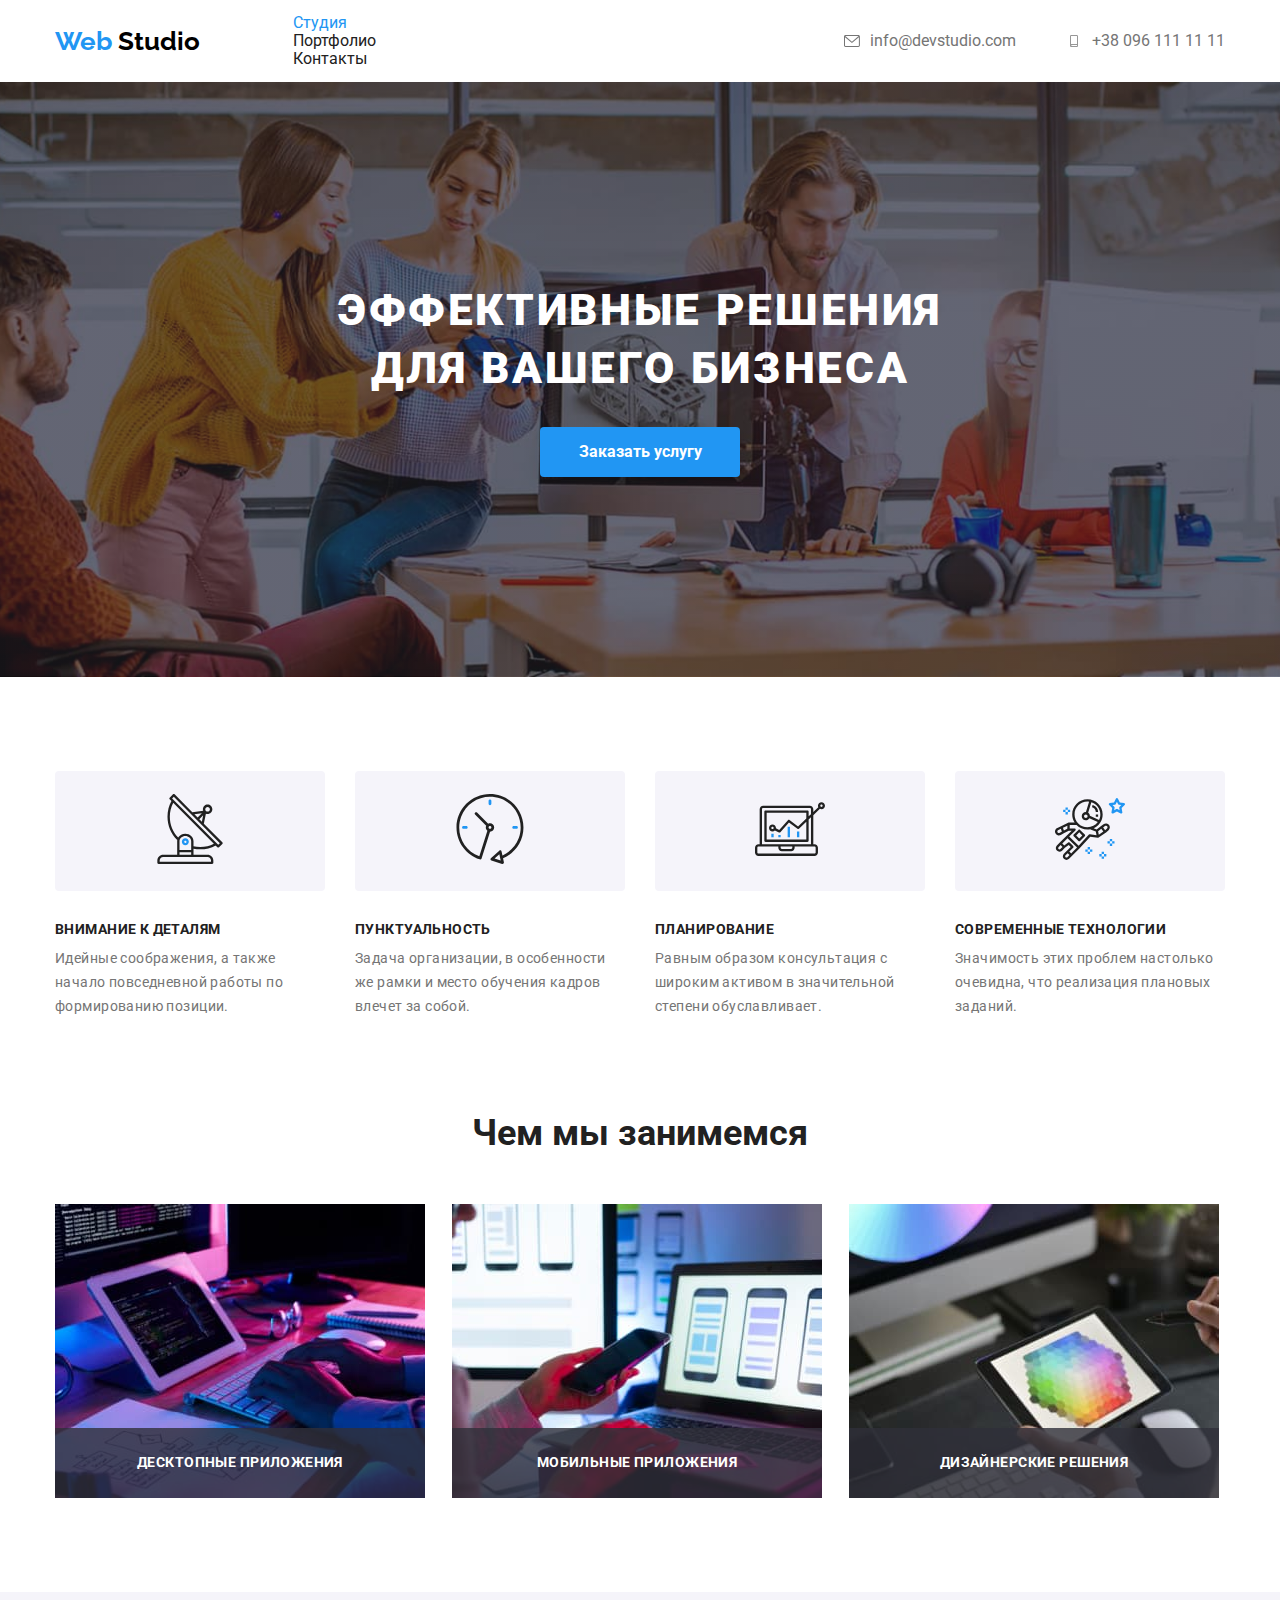
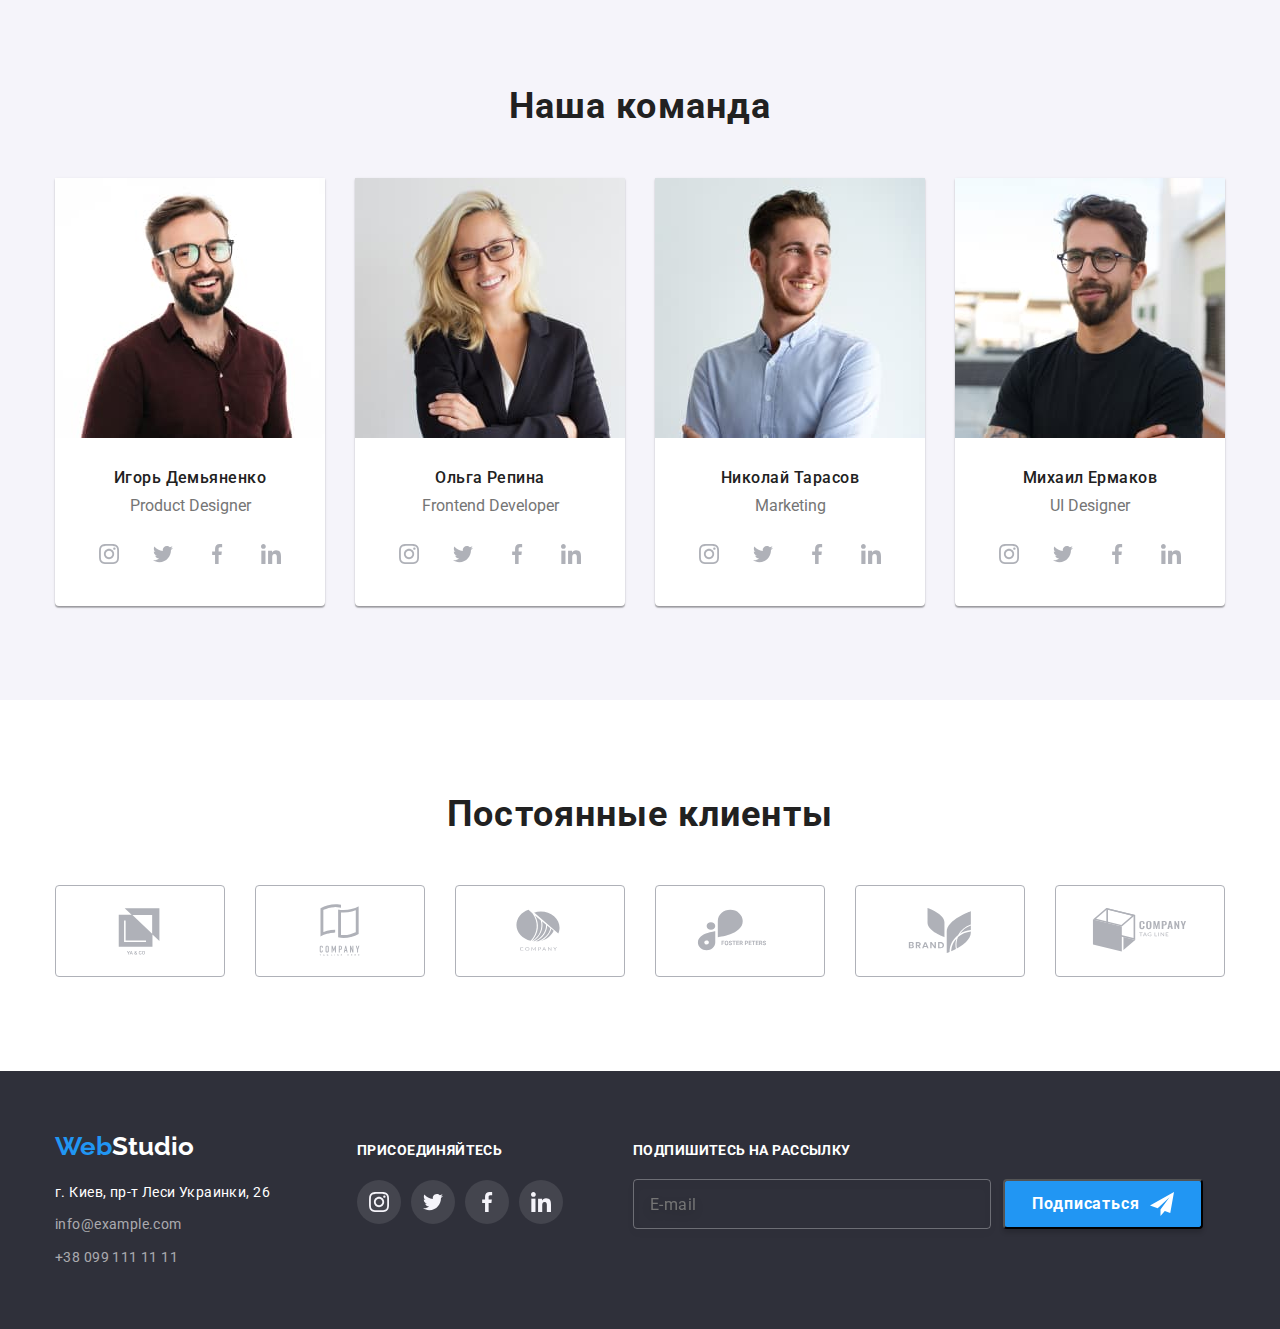
==== commit 7599f9af: "s" ====
--- a/index.html
+++ b/index.html
@@ -5,7 +5,7 @@
         <meta http-equiv="X-UA-Compatible" content="IE=edge">
         <meta name="viewport" content="width=device-width, initial-scale=1.0">
         <title>WebStudio</title>
-        
+        <meta name="viewport" content="width=device-width, initial-scale=1.0" />
         <link rel="preconnect" href="https://fonts.googleapis.com">
         <link rel="preconnect" href="https://fonts.gstatic.com" crossorigin>
         <link href="https://fonts.googleapis.com/css2?family=Raleway:wght@700&family=Roboto:wght@400;500;700;900&display=swap" rel="stylesheet">
@@ -23,15 +23,15 @@
                     <span class="header__logo--end">Studio</span>
                 </a>
         <!--Навігація-->
-        <nav class="site__nav" >
-            <ul class="site__list list ">
-                <li class="site__list--item"> <a class="link current site__list--link active" href="">Студия</a></li>
-                <li class="site__list--item"> <a class="link site__list--link " href="./portfolio.html">Портфолио</a></li>
-                <li class="site__list--item" > <a class="link site__list--link" href="#contact">Контакты</a></li>
+        <nav class="" >
+            <ul class="site-list list ">
+                <li class="site-list__item"> <a class="link current site-list__link active" href="">Студия</a></li>
+                <li class="site-list__item"> <a class="link site-list__link " href="./portfolio.html">Портфолио</a></li>
+                <li class="site-list__item" > <a class="link site-list__link" href="#contact">Контакты</a></li>
             </ul>
         </nav>
         <!--Контакты-->
-                <div class="connect">
+                <div class="connect ">
                     <ul class="connect__list list">
                         <li><a class="link connect__list--link link__start" href="mailto:info@devstudio.com">
                             <svg class="connect__icon--mail" width="16" height="12">
@@ -49,7 +49,7 @@
         </header>
         <!--секция заказа-->
         <main>
-            <section class="order">
+            <section class="order ">
                 <div class="order-title container">
                     <h1 class="order-text">Эффективные решения для вашего бизнеса</h1>
                     <button class="order-button"  type="button" data-modal-open><a href=""></a><span class="button-text">Заказать услугу</span></button>
--- a/css/main.min.css
+++ b/css/main.min.css
@@ -1,2 +1,2 @@
-body{font-family:'Roboto', sans-serif;font-weight:normal;background:#E5E5E5;color:#212121}h1,h2,h3,h4,h5,h6,p,ul,li{margin:0;padding:0}img{display:block;max-width:100%}.list{list-style:none}.container{width:1200px;margin:0 auto;padding:0 15px}.link{color:#212121;text-decoration:none;cursor:pointer}.header__container,.site__list,.connect__list--link,.hero-list__container,.social-list,.social-list__link,.customer-list__link,.footer-social-list,.footer-social-list__link,.button-footer-form,.portfolio__main,.polisity-label,.button-checkbox{display:-webkit-box;display:-ms-flexbox;display:flex;-webkit-box-pack:center;-ms-flex-pack:center;justify-content:center;-webkit-box-align:center;-ms-flex-align:center;align-items:center}.visually-hidden{position:absolute;width:1px;height:1px;margin:-1px;border:0;padding:0;white-space:nowrap;-webkit-clip-path:inset(100%);clip-path:inset(100%);clip:rect(0 0 0 0);overflow:hidden}:root{--first-color: #212121;--accent-color: #2196F3;--second-color: #757575;--other-color: #FFFFFF;--font-main:"Roboto", sans-serif;--font-second: "Raleway"}.page__header{background:var(--other-color)}.list{list-style:none}.page__header--portfolio{border-bottom:1px solid #ECECEC;background:var(--other-color)}.connect{margin-left:auto}.site__list--item:not(:last-child){margin-right:50px}.site__list{font-weight:500;font-size:14px;letter-spacing:0.02em;line-height:1.14;text-align:center}.connect__list{display:-webkit-box;display:-ms-flexbox;display:flex}.link__start{margin-right:50px}.connect__list--link{color:var(--second-color);-webkit-transition:color 250ms cubic-bezier(0.4, 0, 0.2, 1);transition:color 250ms cubic-bezier(0.4, 0, 0.2, 1);padding:32px 0}.connect__list--link:hover,.connect__list--link:focus{color:var(--accent-color)}.connect__list--link:focus .connect__icon--mail,.connect__list--link:focus .connect__icon--tel,.connect__list--link:hover .connect__icon--mail,.connect__list--link:hover .connect__icon--tel{fill:var(--accent-color)}.connect__icon--mail,.connect__icon--tel{margin-right:10px;fill:var(--second-color);-webkit-transition:fill 250ms cubic-bezier(0.4, 0, 0.2, 1);transition:fill 250ms cubic-bezier(0.4, 0, 0.2, 1)}.site__list--item:hover .link,.site__list--item:focus .link{color:var(--accent-color)}.site__list--link{position:relative;-webkit-transition:color 250ms cubic-bezier(0.4, 0, 0.2, 1);transition:color 250ms cubic-bezier(0.4, 0, 0.2, 1);padding:32px 0}.site__list--link.active::after{display:-webkit-box;display:-ms-flexbox;display:flex;content:'';position:absolute;width:100%;height:4px;bottom:0;background:var(--accent-color);border-radius:2px}.header__logo{text-decoration:none;margin-right:93px;font-weight:bold;font-size:26px;line-height:31px;font-family:var(--font-second);font-style:normal;font-weight:bold;font-size:26px;line-height:1.19}.header__logo--start{color:var(--accent-color)}.header__logo--end{color:#000}.order{padding-top:200px;padding-bottom:200px;text-align:center;background:#2F303A;background-image:-webkit-gradient(linear, left top, left bottom, from(rgba(47,48,58,0.4)), to(rgba(47,48,58,0.4))),url(../images/hero-bg.jpg);background-image:linear-gradient(rgba(47,48,58,0.4), rgba(47,48,58,0.4)),url(../images/hero-bg.jpg);background-repeat:no-repeat;background-position:center;background-size:cover}.order-text{width:696px;margin-left:auto;margin-right:auto;margin-bottom:30px;font-weight:900;font-size:44px;line-height:1.3;text-align:center;color:var(--other-color);letter-spacing:0.06em;text-transform:uppercase}.order-button{background:var(--accent-color);-webkit-box-shadow:0px 4px 4px rgba(0,0,0,0.15);box-shadow:0px 4px 4px rgba(0,0,0,0.15);border-radius:4px;color:var(--other-color);width:200px;height:50px}.order-button:hover .button,.order-button:focus .button{color:#188CE8}.button-text{font-family:var(--font-main);font-style:normal;font-weight:bold;font-size:16px;line-height:1.87}.hero{background:var(--other-color);padding-bottom:94px;padding-top:94px}.hero-list{display:-webkit-box;display:-ms-flexbox;display:flex;-webkit-box-align:center;-ms-flex-align:center;align-items:center}.title{font-weight:bold;font-size:14px;line-height:1,14;letter-spacing:0.03em;text-transform:uppercase;margin-bottom:10px}.title-content{font-size:14px;line-height:1.71;color:var(--second-color);letter-spacing:0.03em}.hero-list__container{height:120px;background:#F5F4FA;border-radius:4px;margin-bottom:30px}.hero-list__item{margin-right:30px;min-width:270px}.work{text-align:center;background:var(--other-color);padding-bottom:94px}.work__list{display:-webkit-box;display:-ms-flexbox;display:flex}.work__item:not(:last-child){margin-right:27px}.work__title{font-weight:bold;font-size:36px;line-height:1.16;margin-bottom:50px;margin-left:auto;margin-right:auto}.work__item{position:relative}.work__text{position:absolute;left:0;bottom:0;width:100%;height:70px;padding:27px 0;font-weight:bold;font-size:14px;line-height:1.14;text-align:center;letter-spacing:0.03em;text-transform:uppercase;background:rgba(47,48,58,0.8);color:var(--other-color)}.team{background:#F5F4FA;text-align:center;display:-webkit-box;display:-ms-flexbox;display:flex;padding-bottom:94px;padding-top:94px}.team__list{display:-webkit-box;display:-ms-flexbox;display:flex}.team__item:not(:last-child){margin-right:30px}.team__item{background:var(--other-color);-webkit-box-shadow:0px 1px 3px rgba(0,0,0,0.12),0px 1px 1px rgba(0,0,0,0.14),0px 2px 1px rgba(0,0,0,0.2);box-shadow:0px 1px 3px rgba(0,0,0,0.12),0px 1px 1px rgba(0,0,0,0.14),0px 2px 1px rgba(0,0,0,0.2);border-radius:0px 0px 4px 4px}.team-container{padding:30px 0 30px 0}.team__title{-webkit-box-pack:center;-ms-flex-pack:center;justify-content:center;font-weight:bold;font-size:36px;line-height:1.16;letter-spacing:0.03em;display:-webkit-box;display:-ms-flexbox;display:flex;margin-left:auto;margin-right:auto;margin-bottom:50px}.team-container__subtitle{font-weight:500;font-size:16px;line-height:1.187;letter-spacing:0.03em;margin-bottom:10px}.team-container__functions{font-size:16px;line-height:1.18;color:var(--second-color);margin-bottom:16px}.social-list__link{width:44px;height:44px;background-color:var(--other-color);border-radius:50%;-webkit-transition:background-color 250ms cubic-bezier(0.4, 0, 0.2, 1);transition:background-color 250ms cubic-bezier(0.4, 0, 0.2, 1)}.social-list__link:hover,.social-list__link:focus{background-color:var(--accent-color)}.social-list__link:hover .social-list__icon,.social-list__link:focus .social-list__icon{fill:var(--other-color)}.social-list__item+.social-list__item{margin-left:10px}.social-list__icon{fill:#AFB1B8;-webkit-transition:fill 250ms cubic-bezier(0.4, 0, 0.2, 1);transition:fill 250ms cubic-bezier(0.4, 0, 0.2, 1)}.customer{padding:94px 0;background-color:var(--other-color)}.customer__title{font-weight:bold;font-size:36px;line-height:1.15;text-align:center;letter-spacing:0.03em;margin-bottom:50px}.customer-list{display:-webkit-box;display:-ms-flexbox;display:flex;-webkit-box-pack:center;-ms-flex-pack:center;justify-content:center;margin-left:-30px}.customer-list__item{display:-webkit-box;display:-ms-flexbox;display:flex;-ms-flex-preferred-size:calc(100% / 6 - 30px);flex-basis:calc(100% / 6 - 30px);margin-left:30px}.customer-list__link{border:1px solid #AFB1B8;-webkit-box-sizing:border-box;box-sizing:border-box;border-radius:4px;width:170px;height:92px;-webkit-transition:border-color 250ms cubic-bezier(0.4, 0, 0.2, 1);transition:border-color 250ms cubic-bezier(0.4, 0, 0.2, 1)}.customer-list__icon{fill:#AFB1B8;-webkit-transition:fill 250ms cubic-bezier(0.4, 0, 0.2, 1);transition:fill 250ms cubic-bezier(0.4, 0, 0.2, 1)}.customer-list__link:hover,.customer-list__link:focus{border-color:var(--accent-color)}.customer-list__link:focus .customer-list__icon,.customer-list__link:hover .customer-list__icon{fill:var(--accent-color)}.main-footer{display:-webkit-box;display:-ms-flexbox;display:flex;-webkit-box-align:baseline;-ms-flex-align:baseline;align-items:baseline}.contact-footer{background:#2F303A;padding:60px 0;margin-left:auto;margin-right:auto}.contact-link{color:var(--second-color)}.footer__contact--item:hover .link,.footer__contact--item:focus .link{color:var(--accent-color)}.footer-left{text-decoration:none;margin-right:70px}.logo-footer{display:-webkit-box;display:-ms-flexbox;display:flex;padding:0;margin-bottom:20px;text-decoration:none;margin-right:93px;font-weight:bold;font-size:26px;line-height:31px;font-family:var(--font-second);font-style:normal;font-weight:bold;font-size:26px;line-height:1.19}.logo-footer__start{color:var(--accent-color)}.logo-footer__end{color:var(--other-color)}.web-studio-color-studio-footer{color:var(--other-color)}.footer-contact__maps{font-style:normal;font-weight:normal;font-size:14px;line-height:1.5;color:var(--other-color);letter-spacing:0.03em;margin-bottom:20px;-webkit-transition:color 250ms cubic-bezier(0.4, 0, 0.2, 1);transition:color 250ms cubic-bezier(0.4, 0, 0.2, 1)}.maps-item{margin-bottom:9px}.mail-item{margin-bottom:9px}.footer-contact__mail,.footer-contact__tel{font-style:normal;font-weight:normal;font-size:14px;line-height:24px;letter-spacing:0.03em;color:rgba(255,255,255,0.6);-webkit-transition:color 250ms cubic-bezier(0.4, 0, 0.2, 1);transition:color 250ms cubic-bezier(0.4, 0, 0.2, 1)}.footer-center-title{color:var(--other-color);font-weight:bold;font-size:14px;line-height:1.33;letter-spacing:0.03em;text-transform:uppercase;margin-bottom:20px}.footer-social-list__item+.footer-social-list__item{margin-left:10px}.footer-social-list__link{width:44px;height:44px;border-radius:50%;background-color:rgba(255,255,255,0.1);-webkit-transition:background-color 250ms cubic-bezier(0.4, 0, 0.2, 1);transition:background-color 250ms cubic-bezier(0.4, 0, 0.2, 1)}.footer-social-list__icon{fill:#F5F4FA}.footer-social-list__link:hover,.footer-social-list__link:focus{background-color:var(--accent-color)}.footer-right{margin-left:70px}.footer-form-field{position:relative;display:-webkit-box;display:-ms-flexbox;display:flex}.footer-right__title{margin-bottom:20px;font-weight:bold;font-size:14px;line-height:1.14;letter-spacing:0.03em;text-transform:uppercase;color:var(--other-color)}.footer-form-field input{padding:16px;letter-spacing:0.03em;font-weight:normal;font-size:16px;line-height:20px;color:rgba(255,255,255,0.6)}.footer-input-email{width:358px;height:50px;border:1px solid rgba(255,255,255,0.3);-webkit-box-sizing:border-box;box-sizing:border-box;-webkit-filter:drop-shadow(0px 4px 4px rgba(0,0,0,0.15));filter:drop-shadow(0px 4px 4px rgba(0,0,0,0.15));border-radius:4px;background:none}.footer-label-email{position:absolute;top:50%;left:15px;-webkit-transform:translateY(-50%);transform:translateY(-50%)}.button-footer-form{width:200px;height:50px;margin-left:12px;background:var(--accent-color);-webkit-box-shadow:0px 4px 4px rgba(0,0,0,0.15);box-shadow:0px 4px 4px rgba(0,0,0,0.15);border-radius:4px}.footer-button-text{letter-spacing:0.06em;font-weight:bold;font-size:16px;line-height:2.14;color:var(--other-color)}.form-send-icon{margin-left:10px}.portfolio-section{background:var(--other-color);padding-bottom:94px;padding-top:94px}.portfolio__main{margin-bottom:56px}.portfolio__list{display:-webkit-box;display:-ms-flexbox;display:flex;-ms-flex-wrap:wrap;flex-wrap:wrap;margin-top:-30px;margin-left:-30px}.portfolio__list--image{-ms-flex-preferred-size:calc(100% / 3 - 30px);flex-basis:calc(100% / 3 - 30px);margin-left:30px;margin-top:30px;outline:1px solid #EEEEEE;width:100%;-webkit-transition:-webkit-box-shadow 250ms cubic-bezier(0.4, 0, 0.2, 1);transition:-webkit-box-shadow 250ms cubic-bezier(0.4, 0, 0.2, 1);transition:box-shadow 250ms cubic-bezier(0.4, 0, 0.2, 1);transition:box-shadow 250ms cubic-bezier(0.4, 0, 0.2, 1), -webkit-box-shadow 250ms cubic-bezier(0.4, 0, 0.2, 1)}.portfolio__list--image:focus,.portfolio__list--image:hover{-webkit-box-shadow:0px 1px 1px rgba(0,0,0,0.12),0px 4px 4px rgba(0,0,0,0.06),1px 4px 6px rgba(0,0,0,0.16);box-shadow:0px 1px 1px rgba(0,0,0,0.12),0px 4px 4px rgba(0,0,0,0.06),1px 4px 6px rgba(0,0,0,0.16)}.portfolio__list--image:hover .portfolio__overlay{-webkit-transform:translateY(0);transform:translateY(0)}.thumb__portfolio{position:relative;overflow:hidden}.portfolio__overlay{position:absolute;top:0;left:0;width:100%;height:100%;-webkit-transform:translateY(101%);transform:translateY(101%);width:370px;height:294px;-webkit-transition:-webkit-transform 250ms cubic-bezier(0.4, 0, 0.2, 1);transition:-webkit-transform 250ms cubic-bezier(0.4, 0, 0.2, 1);transition:transform 250ms cubic-bezier(0.4, 0, 0.2, 1);transition:transform 250ms cubic-bezier(0.4, 0, 0.2, 1), -webkit-transform 250ms cubic-bezier(0.4, 0, 0.2, 1);background:rgba(33,150,243,0.9)}.portfolio__overlay--text{position:absolute;top:50%;left:50%;-webkit-transform:translate(-50%, -50%);transform:translate(-50%, -50%);width:322px;height:168px;font-weight:normal;font-size:18px;line-height:1.55;letter-spacing:0.03em;color:var(--other-color)}.portfolio__paragraf{padding:20px 24px}.portfolio__paragraf--title{font-weight:bold;font-size:18px;line-height:2;letter-spacing:0.06em;margin-bottom:4px}.portfolio__paragraf--function{color:var(--second-color);font-size:16px;line-height:1.87;letter-spacing:0.03em}.portfolio-container{margin:0 auto}.current{color:var(--accent-color)}.portfolio__list--button,.order-button{cursor:pointer;border:none}.portfolio__list--button{background:#F5F4FA;border-radius:4px;color:var(--brand-color);margin-right:8px;-webkit-transition:color 250ms cubic-bezier(0.4, 0, 0.2, 1),background-color 250ms cubic-bezier(0.4, 0, 0.2, 1),-webkit-box-shadow 250ms cubic-bezier(0.4, 0, 0.2, 1);transition:color 250ms cubic-bezier(0.4, 0, 0.2, 1),background-color 250ms cubic-bezier(0.4, 0, 0.2, 1),-webkit-box-shadow 250ms cubic-bezier(0.4, 0, 0.2, 1);transition:color 250ms cubic-bezier(0.4, 0, 0.2, 1),box-shadow 250ms cubic-bezier(0.4, 0, 0.2, 1),background-color 250ms cubic-bezier(0.4, 0, 0.2, 1);transition:color 250ms cubic-bezier(0.4, 0, 0.2, 1),box-shadow 250ms cubic-bezier(0.4, 0, 0.2, 1),background-color 250ms cubic-bezier(0.4, 0, 0.2, 1),-webkit-box-shadow 250ms cubic-bezier(0.4, 0, 0.2, 1)}.portfolio__list--button:focus,.portfolio__list--button:hover{background-color:var(--accent-color);color:#F5F4FA;-webkit-box-shadow:0px 3px 1px rgba(0,0,0,0.1),0px 1px 2px rgba(0,0,0,0.08),0px 2px 2px rgba(0,0,0,0.12);box-shadow:0px 3px 1px rgba(0,0,0,0.1),0px 1px 2px rgba(0,0,0,0.08),0px 2px 2px rgba(0,0,0,0.12)}.current{color:var(--accent-color)}.button-all{font-family:var(--font-main);font-weight:500;font-size:16px;line-height:1.62;letter-spacing:0.03em;width:73px;height:38px;left:495px;top:174px}.button-web{font-family:var(--font-main);font-weight:500;font-size:16px;line-height:1.62;letter-spacing:0.03em;width:128px;height:38px;left:576px;top:174px}.button-app{font-family:var(--font-main);font-weight:500;font-size:16px;line-height:1.62;letter-spacing:0.03em;width:145px;height:38px;left:712px;top:174px}.button-design{font-family:var(--font-main);font-weight:500;font-size:16px;line-height:1.62;letter-spacing:0.03em;width:103px;height:38px;left:865px;top:174px}.button-marketing{font-family:var(--font-main);font-weight:500;font-size:16px;line-height:1.62;letter-spacing:0.03em;width:130px;height:38px;left:976px;top:174px}.portfolio{font-weight:500;font-size:16px;line-height:1.62}.portfolio__paragraf--title{font-weight:bold;font-size:18px;line-height:2;letter-spacing:0.06em}.title-function{font-size:16px;line-height:1.87;color:var(--second-color);letter-spacing:0.03em}textarea{resize:none}.modal{position:absolute;left:50%;top:50%;-webkit-transform:translate(-50%, -50%);transform:translate(-50%, -50%);width:528px;height:581px;background:var(--other-color);-webkit-box-shadow:0px 1px 3px rgba(0,0,0,0.12),0px 1px 1px rgba(0,0,0,0.14),0px 2px 1px rgba(0,0,0,0.2);box-shadow:0px 1px 3px rgba(0,0,0,0.12),0px 1px 1px rgba(0,0,0,0.14),0px 2px 1px rgba(0,0,0,0.2);border-radius:4px;-webkit-transition:background 250ms cubic-bezier(0.4, 0, 0.2, 1);transition:background 250ms cubic-bezier(0.4, 0, 0.2, 1)}.backdrop{position:fixed;left:0px;top:0px;width:100%;height:100%;background:rgba(0,0,0,0.2);-webkit-transition:background 250ms cubic-bezier(0.4, 0, 0.2, 1);transition:background 250ms cubic-bezier(0.4, 0, 0.2, 1)}.backdrop.is-hidden{pointer-events:none;opacity:0;visibility:hidden}.modal-icon{position:absolute;top:0;right:0;margin:6px;padding:0;cursor:pointer;-webkit-transition:fill 250ms cubic-bezier(0.4, 0, 0.2, 1);transition:fill 250ms cubic-bezier(0.4, 0, 0.2, 1)}.modal-icon:hover{fill:var(--accent-color)}.modal-button{position:absolute;top:0;right:0;margin:8px;width:30px;height:30px;border-radius:50%;background:var(--other-color);border:1px solid rgba(0,0,0,0.1)}.modal-title{font-weight:bold;font-size:20px;line-height:23px;text-align:center;letter-spacing:0.03em;color:var(--first-color);margin:40px auto 30px auto}.form{padding:0;margin:0;width:448px;margin-left:auto;margin-right:auto}.form-field{display:-webkit-box;display:-ms-flexbox;display:flex;-webkit-box-orient:vertical;-webkit-box-direction:normal;-ms-flex-direction:column;flex-direction:column;position:relative}.form-label{margin-bottom:4px;font-weight:normal;font-size:12px;line-height:1.16;letter-spacing:0.01em;color:var(--second-color)}.form-input{padding-left:42px;width:100%;height:40px;margin-bottom:10px;border:1px solid rgba(33,33,33,0.2);-webkit-box-sizing:border-box;box-sizing:border-box;border-radius:4px;outline:none;cursor:pointer;-webkit-transition:border-color 250ms cubic-bezier(0.4, 0, 0.2, 1);transition:border-color 250ms cubic-bezier(0.4, 0, 0.2, 1)}.form-input:focus{border-color:var(--accent-color)}.form-icon{position:absolute;top:55%;left:15px;-webkit-transform:translateY(-50%);transform:translateY(-50%)}.form-input:focus+.form-icon{fill:var(--accent-color);-webkit-transition:fill 250ms cubic-bezier(0.4, 0, 0.2, 1);transition:fill 250ms cubic-bezier(0.4, 0, 0.2, 1)}.form-coments{padding:12px 16px;height:120px;border:1px solid rgba(33,33,33,0.2);-webkit-box-sizing:border-box;box-sizing:border-box;border-radius:4px}.polisity-label{font-weight:normal;font-size:14px;line-height:1.2;letter-spacing:0.03em;color:var(--second-color)}.polisity-label::before{content:'';width:15px;height:15px;border:1px solid var(--first-color);border-radius:2px;margin-right:7px}.polisity-check:checked+.polisity-label::before{border:none;background-image:url(../images/icon-check.svg);background-repeat:no-repeat;background-position:center;block-size:cover}.polisity-link{color:var(--accent-color)}.checkbox-content{padding:20px 0 30px 0}.button-checkbox{margin:0 auto;font-weight:bold;font-size:16px;line-height:1.87;width:200px;height:50px;background:#188CE8;-webkit-box-shadow:0px 4px 4px rgba(0,0,0,0.15);box-shadow:0px 4px 4px rgba(0,0,0,0.15);border-radius:4px;color:var(--other-color)}
+body{font-family:'Roboto', sans-serif;font-weight:normal;background:#E5E5E5;color:#212121}h1,h2,h3,h4,h5,h6,p,ul,li{margin:0;padding:0}img{display:block;max-width:100%}.list{list-style:none}.container{width:1200px;margin:0 auto;padding:0 15px}.link{color:#212121;text-decoration:none;cursor:pointer}.header__container,.site__list,.connect__list--link,.hero-list__container,.social-list,.social-list__link,.customer-list__link,.footer-social-list,.footer-social-list__link,.button-footer-form,.portfolio__main,.polisity-label,.button-checkbox{display:-webkit-box;display:-ms-flexbox;display:flex;-webkit-box-pack:center;-ms-flex-pack:center;justify-content:center;-webkit-box-align:center;-ms-flex-align:center;align-items:center}.visually-hidden{position:absolute;width:1px;height:1px;margin:-1px;border:0;padding:0;white-space:nowrap;-webkit-clip-path:inset(100%);clip-path:inset(100%);clip:rect(0 0 0 0);overflow:hidden}:root{--first-color: #212121;--accent-color: #2196F3;--second-color: #757575;--other-color: #FFFFFF;--font-main:"Roboto", sans-serif;--font-second: "Raleway"}.page__header{background:var(--other-color)}.list{list-style:none}.page__header--portfolio{border-bottom:1px solid #ECECEC;background:var(--other-color)}.connect{margin-left:auto}.site__list--item:not(:last-child){margin-right:50px}.site__list{font-weight:500;font-size:14px;letter-spacing:0.02em;line-height:1.14;text-align:center}.connect__list{display:-webkit-box;display:-ms-flexbox;display:flex}.link__start{margin-right:50px}.connect__list--link{color:var(--second-color);-webkit-transition:color 250ms cubic-bezier(0.4, 0, 0.2, 1);transition:color 250ms cubic-bezier(0.4, 0, 0.2, 1);padding:32px 0}.connect__list--link:hover,.connect__list--link:focus{color:var(--accent-color)}.connect__list--link:focus .connect__icon--mail,.connect__list--link:focus .connect__icon--tel,.connect__list--link:hover .connect__icon--mail,.connect__list--link:hover .connect__icon--tel{fill:var(--accent-color)}.connect__icon--mail,.connect__icon--tel{margin-right:10px;fill:var(--second-color);-webkit-transition:fill 250ms cubic-bezier(0.4, 0, 0.2, 1);transition:fill 250ms cubic-bezier(0.4, 0, 0.2, 1)}.site__list--item:hover .link,.site__list--item:focus .link{color:var(--accent-color)}.site__list--link{position:relative;-webkit-transition:color 250ms cubic-bezier(0.4, 0, 0.2, 1);transition:color 250ms cubic-bezier(0.4, 0, 0.2, 1);padding:32px 0}.site__list--link.active::after{display:-webkit-box;display:-ms-flexbox;display:flex;content:'';position:absolute;width:100%;height:4px;bottom:0;background:var(--accent-color);border-radius:2px}.header__logo{text-decoration:none;margin-right:93px;font-weight:bold;font-size:26px;line-height:31px;font-family:var(--font-second);font-style:normal;font-weight:bold;font-size:26px;line-height:1.19}.header__logo--start{color:var(--accent-color)}.header__logo--end{color:#000}.order{padding-top:200px;padding-bottom:200px;text-align:center;background:#2F303A;background-image:-webkit-gradient(linear, left top, left bottom, from(rgba(47,48,58,0.4)), to(rgba(47,48,58,0.4))),url(../images/hero-bg.jpg);background-image:linear-gradient(rgba(47,48,58,0.4), rgba(47,48,58,0.4)),url(../images/hero-bg.jpg);background-repeat:no-repeat;background-position:center;background-size:cover}.order-text{width:696px;margin-left:auto;margin-right:auto;margin-bottom:30px;font-weight:900;font-size:44px;line-height:1.3;text-align:center;color:var(--other-color);letter-spacing:0.06em;text-transform:uppercase}.order-button{background:var(--accent-color);-webkit-box-shadow:0px 4px 4px rgba(0,0,0,0.15);box-shadow:0px 4px 4px rgba(0,0,0,0.15);border-radius:4px;color:var(--other-color);width:200px;height:50px}.order-title:hover .button{color:red}.button-text{font-family:var(--font-main);font-style:normal;font-weight:bold;font-size:16px;line-height:1.87}.hero{background:var(--other-color);padding-bottom:94px;padding-top:94px}.hero-list{display:-webkit-box;display:-ms-flexbox;display:flex;-webkit-box-align:center;-ms-flex-align:center;align-items:center}.title{font-weight:bold;font-size:14px;line-height:1,14;letter-spacing:0.03em;text-transform:uppercase;margin-bottom:10px}.title-content{font-size:14px;line-height:1.71;color:var(--second-color);letter-spacing:0.03em}.hero-list__container{height:120px;background:#F5F4FA;border-radius:4px;margin-bottom:30px}.hero-list__item{margin-right:30px;min-width:270px}.work{text-align:center;background:var(--other-color);padding-bottom:94px}.work__list{display:-webkit-box;display:-ms-flexbox;display:flex}.work__item:not(:last-child){margin-right:27px}.work__title{font-weight:bold;font-size:36px;line-height:1.16;margin-bottom:50px;margin-left:auto;margin-right:auto}.work__item{position:relative}.work__text{position:absolute;left:0;bottom:0;width:100%;height:70px;padding:27px 0;font-weight:bold;font-size:14px;line-height:1.14;text-align:center;letter-spacing:0.03em;text-transform:uppercase;background:rgba(47,48,58,0.8);color:var(--other-color)}.team{background:#F5F4FA;text-align:center;display:-webkit-box;display:-ms-flexbox;display:flex;padding-bottom:94px;padding-top:94px}.team__list{display:-webkit-box;display:-ms-flexbox;display:flex}.team__item:not(:last-child){margin-right:30px}.team__item{background:var(--other-color);-webkit-box-shadow:0px 1px 3px rgba(0,0,0,0.12),0px 1px 1px rgba(0,0,0,0.14),0px 2px 1px rgba(0,0,0,0.2);box-shadow:0px 1px 3px rgba(0,0,0,0.12),0px 1px 1px rgba(0,0,0,0.14),0px 2px 1px rgba(0,0,0,0.2);border-radius:0px 0px 4px 4px}.team-container{padding:30px 0 30px 0}.team__title{-webkit-box-pack:center;-ms-flex-pack:center;justify-content:center;font-weight:bold;font-size:36px;line-height:1.16;letter-spacing:0.03em;display:-webkit-box;display:-ms-flexbox;display:flex;margin-left:auto;margin-right:auto;margin-bottom:50px}.team-container__subtitle{font-weight:500;font-size:16px;line-height:1.187;letter-spacing:0.03em;margin-bottom:10px}.team-container__functions{font-size:16px;line-height:1.18;color:var(--second-color);margin-bottom:16px}.social-list__link{width:44px;height:44px;background-color:var(--other-color);border-radius:50%;-webkit-transition:background-color 250ms cubic-bezier(0.4, 0, 0.2, 1);transition:background-color 250ms cubic-bezier(0.4, 0, 0.2, 1)}.social-list__link:hover,.social-list__link:focus{background-color:var(--accent-color)}.social-list__link:hover .social-list__icon,.social-list__link:focus .social-list__icon{fill:var(--other-color)}.social-list__item+.social-list__item{margin-left:10px}.social-list__icon{fill:#AFB1B8;-webkit-transition:fill 250ms cubic-bezier(0.4, 0, 0.2, 1);transition:fill 250ms cubic-bezier(0.4, 0, 0.2, 1)}.customer{padding:94px 0;background-color:var(--other-color)}.customer__title{font-weight:bold;font-size:36px;line-height:1.15;text-align:center;letter-spacing:0.03em;margin-bottom:50px}.customer-list{display:-webkit-box;display:-ms-flexbox;display:flex;-webkit-box-pack:center;-ms-flex-pack:center;justify-content:center;margin-left:-30px}.customer-list__item{display:-webkit-box;display:-ms-flexbox;display:flex;-ms-flex-preferred-size:calc(100% / 6 - 30px);flex-basis:calc(100% / 6 - 30px);margin-left:30px}.customer-list__link{border:1px solid #AFB1B8;-webkit-box-sizing:border-box;box-sizing:border-box;border-radius:4px;width:170px;height:92px;-webkit-transition:border-color 250ms cubic-bezier(0.4, 0, 0.2, 1);transition:border-color 250ms cubic-bezier(0.4, 0, 0.2, 1)}.customer-list__icon{fill:#AFB1B8;-webkit-transition:fill 250ms cubic-bezier(0.4, 0, 0.2, 1);transition:fill 250ms cubic-bezier(0.4, 0, 0.2, 1)}.customer-list__link:hover,.customer-list__link:focus{border-color:var(--accent-color)}.customer-list__link:focus .customer-list__icon,.customer-list__link:hover .customer-list__icon{fill:var(--accent-color)}.main-footer{display:-webkit-box;display:-ms-flexbox;display:flex;-webkit-box-align:baseline;-ms-flex-align:baseline;align-items:baseline}.contact-footer{background:#2F303A;padding:60px 0;margin-left:auto;margin-right:auto}.contact-link{color:var(--second-color)}.footer__contact--item:hover .link,.footer__contact--item:focus .link{color:var(--accent-color)}.footer-left{text-decoration:none;margin-right:70px}.logo-footer{display:-webkit-box;display:-ms-flexbox;display:flex;padding:0;margin-bottom:20px;text-decoration:none;margin-right:93px;font-weight:bold;font-size:26px;line-height:31px;font-family:var(--font-second);font-style:normal;font-weight:bold;font-size:26px;line-height:1.19}.logo-footer__start{color:var(--accent-color)}.logo-footer__end{color:var(--other-color)}.web-studio-color-studio-footer{color:var(--other-color)}.footer-contact__maps{font-style:normal;font-weight:normal;font-size:14px;line-height:1.5;color:var(--other-color);letter-spacing:0.03em;margin-bottom:20px;-webkit-transition:color 250ms cubic-bezier(0.4, 0, 0.2, 1);transition:color 250ms cubic-bezier(0.4, 0, 0.2, 1)}.maps-item{margin-bottom:9px}.mail-item{margin-bottom:9px}.footer-contact__mail,.footer-contact__tel{font-style:normal;font-weight:normal;font-size:14px;line-height:24px;letter-spacing:0.03em;color:rgba(255,255,255,0.6);-webkit-transition:color 250ms cubic-bezier(0.4, 0, 0.2, 1);transition:color 250ms cubic-bezier(0.4, 0, 0.2, 1)}.footer-center-title{color:var(--other-color);font-weight:bold;font-size:14px;line-height:1.33;letter-spacing:0.03em;text-transform:uppercase;margin-bottom:20px}.footer-social-list__item+.footer-social-list__item{margin-left:10px}.footer-social-list__link{width:44px;height:44px;border-radius:50%;background-color:rgba(255,255,255,0.1);-webkit-transition:background-color 250ms cubic-bezier(0.4, 0, 0.2, 1);transition:background-color 250ms cubic-bezier(0.4, 0, 0.2, 1)}.footer-social-list__icon{fill:#F5F4FA}.footer-social-list__link:hover,.footer-social-list__link:focus{background-color:var(--accent-color)}.footer-right{margin-left:70px}.footer-form-field{position:relative;display:-webkit-box;display:-ms-flexbox;display:flex}.footer-right__title{margin-bottom:20px;font-weight:bold;font-size:14px;line-height:1.14;letter-spacing:0.03em;text-transform:uppercase;color:var(--other-color)}.footer-form-field input{padding:16px;letter-spacing:0.03em;font-weight:normal;font-size:16px;line-height:20px;color:rgba(255,255,255,0.6)}.footer-input-email{width:358px;height:50px;border:1px solid rgba(255,255,255,0.3);-webkit-box-sizing:border-box;box-sizing:border-box;-webkit-filter:drop-shadow(0px 4px 4px rgba(0,0,0,0.15));filter:drop-shadow(0px 4px 4px rgba(0,0,0,0.15));border-radius:4px;background:none}.footer-label-email{position:absolute;top:50%;left:15px;-webkit-transform:translateY(-50%);transform:translateY(-50%)}.button-footer-form{width:200px;height:50px;margin-left:12px;background:var(--accent-color);-webkit-box-shadow:0px 4px 4px rgba(0,0,0,0.15);box-shadow:0px 4px 4px rgba(0,0,0,0.15);border-radius:4px}.footer-button-text{letter-spacing:0.06em;font-weight:bold;font-size:16px;line-height:2.14;color:var(--other-color)}.form-send-icon{margin-left:10px}.portfolio-section{background:var(--other-color);padding-bottom:94px;padding-top:94px}.portfolio__main{margin-bottom:56px}.portfolio__list{display:-webkit-box;display:-ms-flexbox;display:flex;-ms-flex-wrap:wrap;flex-wrap:wrap;margin-top:-30px;margin-left:-30px}.portfolio__list--image{-ms-flex-preferred-size:calc(100% / 3 - 30px);flex-basis:calc(100% / 3 - 30px);margin-left:30px;margin-top:30px;outline:1px solid #EEEEEE;width:100%;-webkit-transition:-webkit-box-shadow 250ms cubic-bezier(0.4, 0, 0.2, 1);transition:-webkit-box-shadow 250ms cubic-bezier(0.4, 0, 0.2, 1);transition:box-shadow 250ms cubic-bezier(0.4, 0, 0.2, 1);transition:box-shadow 250ms cubic-bezier(0.4, 0, 0.2, 1), -webkit-box-shadow 250ms cubic-bezier(0.4, 0, 0.2, 1)}.portfolio__list--image:focus,.portfolio__list--image:hover{-webkit-box-shadow:0px 1px 1px rgba(0,0,0,0.12),0px 4px 4px rgba(0,0,0,0.06),1px 4px 6px rgba(0,0,0,0.16);box-shadow:0px 1px 1px rgba(0,0,0,0.12),0px 4px 4px rgba(0,0,0,0.06),1px 4px 6px rgba(0,0,0,0.16)}.portfolio__list--image:hover .portfolio__overlay{-webkit-transform:translateY(0);transform:translateY(0)}.thumb__portfolio{position:relative;overflow:hidden}.portfolio__overlay{position:absolute;top:0;left:0;width:100%;height:100%;-webkit-transform:translateY(101%);transform:translateY(101%);width:370px;height:294px;-webkit-transition:-webkit-transform 250ms cubic-bezier(0.4, 0, 0.2, 1);transition:-webkit-transform 250ms cubic-bezier(0.4, 0, 0.2, 1);transition:transform 250ms cubic-bezier(0.4, 0, 0.2, 1);transition:transform 250ms cubic-bezier(0.4, 0, 0.2, 1), -webkit-transform 250ms cubic-bezier(0.4, 0, 0.2, 1);background:rgba(33,150,243,0.9)}.portfolio__overlay--text{position:absolute;top:50%;left:50%;-webkit-transform:translate(-50%, -50%);transform:translate(-50%, -50%);width:322px;height:168px;font-weight:normal;font-size:18px;line-height:1.55;letter-spacing:0.03em;color:var(--other-color)}.portfolio__paragraf{padding:20px 24px}.portfolio__paragraf--title{font-weight:bold;font-size:18px;line-height:2;letter-spacing:0.06em;margin-bottom:4px}.portfolio__paragraf--function{color:var(--second-color);font-size:16px;line-height:1.87;letter-spacing:0.03em}.portfolio-container{margin:0 auto}.current{color:var(--accent-color)}.portfolio__list--button,.order-button{cursor:pointer;border:none}.portfolio__list--button{background:#F5F4FA;border-radius:4px;color:var(--brand-color);margin-right:8px;-webkit-transition:color 250ms cubic-bezier(0.4, 0, 0.2, 1),background-color 250ms cubic-bezier(0.4, 0, 0.2, 1),-webkit-box-shadow 250ms cubic-bezier(0.4, 0, 0.2, 1);transition:color 250ms cubic-bezier(0.4, 0, 0.2, 1),background-color 250ms cubic-bezier(0.4, 0, 0.2, 1),-webkit-box-shadow 250ms cubic-bezier(0.4, 0, 0.2, 1);transition:color 250ms cubic-bezier(0.4, 0, 0.2, 1),box-shadow 250ms cubic-bezier(0.4, 0, 0.2, 1),background-color 250ms cubic-bezier(0.4, 0, 0.2, 1);transition:color 250ms cubic-bezier(0.4, 0, 0.2, 1),box-shadow 250ms cubic-bezier(0.4, 0, 0.2, 1),background-color 250ms cubic-bezier(0.4, 0, 0.2, 1),-webkit-box-shadow 250ms cubic-bezier(0.4, 0, 0.2, 1)}.portfolio__list--button:focus,.portfolio__list--button:hover{background-color:var(--accent-color);color:#F5F4FA;-webkit-box-shadow:0px 3px 1px rgba(0,0,0,0.1),0px 1px 2px rgba(0,0,0,0.08),0px 2px 2px rgba(0,0,0,0.12);box-shadow:0px 3px 1px rgba(0,0,0,0.1),0px 1px 2px rgba(0,0,0,0.08),0px 2px 2px rgba(0,0,0,0.12)}.current{color:var(--accent-color)}.button-all{font-family:var(--font-main);font-weight:500;font-size:16px;line-height:1.62;letter-spacing:0.03em;width:73px;height:38px;left:495px;top:174px}.button-web{font-family:var(--font-main);font-weight:500;font-size:16px;line-height:1.62;letter-spacing:0.03em;width:128px;height:38px;left:576px;top:174px}.button-app{font-family:var(--font-main);font-weight:500;font-size:16px;line-height:1.62;letter-spacing:0.03em;width:145px;height:38px;left:712px;top:174px}.button-design{font-family:var(--font-main);font-weight:500;font-size:16px;line-height:1.62;letter-spacing:0.03em;width:103px;height:38px;left:865px;top:174px}.button-marketing{font-family:var(--font-main);font-weight:500;font-size:16px;line-height:1.62;letter-spacing:0.03em;width:130px;height:38px;left:976px;top:174px}.portfolio{font-weight:500;font-size:16px;line-height:1.62}.portfolio__paragraf--title{font-weight:bold;font-size:18px;line-height:2;letter-spacing:0.06em}.title-function{font-size:16px;line-height:1.87;color:var(--second-color);letter-spacing:0.03em}textarea{resize:none}.modal{position:absolute;left:50%;top:50%;-webkit-transform:translate(-50%, -50%);transform:translate(-50%, -50%);width:528px;height:581px;background:var(--other-color);-webkit-box-shadow:0px 1px 3px rgba(0,0,0,0.12),0px 1px 1px rgba(0,0,0,0.14),0px 2px 1px rgba(0,0,0,0.2);box-shadow:0px 1px 3px rgba(0,0,0,0.12),0px 1px 1px rgba(0,0,0,0.14),0px 2px 1px rgba(0,0,0,0.2);border-radius:4px;-webkit-transition:background 250ms cubic-bezier(0.4, 0, 0.2, 1);transition:background 250ms cubic-bezier(0.4, 0, 0.2, 1)}.backdrop{position:fixed;left:0px;top:0px;width:100%;height:100%;background:rgba(0,0,0,0.2);-webkit-transition:background 250ms cubic-bezier(0.4, 0, 0.2, 1);transition:background 250ms cubic-bezier(0.4, 0, 0.2, 1)}.backdrop.is-hidden{pointer-events:none;opacity:0;visibility:hidden}.modal-icon{position:absolute;top:0;right:0;margin:6px;padding:0;cursor:pointer;-webkit-transition:fill 250ms cubic-bezier(0.4, 0, 0.2, 1);transition:fill 250ms cubic-bezier(0.4, 0, 0.2, 1)}.modal-icon:hover{fill:var(--accent-color)}.modal-button{position:absolute;top:0;right:0;margin:8px;width:30px;height:30px;border-radius:50%;background:var(--other-color);border:1px solid rgba(0,0,0,0.1)}.modal-title{font-weight:bold;font-size:20px;line-height:23px;text-align:center;letter-spacing:0.03em;color:var(--first-color);margin:40px auto 30px auto}.form{padding:0;margin:0;width:448px;margin-left:auto;margin-right:auto}.form-field{display:-webkit-box;display:-ms-flexbox;display:flex;-webkit-box-orient:vertical;-webkit-box-direction:normal;-ms-flex-direction:column;flex-direction:column;position:relative}.form-label{margin-bottom:4px;font-weight:normal;font-size:12px;line-height:1.16;letter-spacing:0.01em;color:var(--second-color)}.form-input{padding-left:42px;width:100%;height:40px;margin-bottom:10px;border:1px solid rgba(33,33,33,0.2);-webkit-box-sizing:border-box;box-sizing:border-box;border-radius:4px;outline:none;cursor:pointer;-webkit-transition:border-color 250ms cubic-bezier(0.4, 0, 0.2, 1);transition:border-color 250ms cubic-bezier(0.4, 0, 0.2, 1)}.form-input:focus{border-color:var(--accent-color)}.form-icon{position:absolute;top:55%;left:15px;-webkit-transform:translateY(-50%);transform:translateY(-50%)}.form-input:focus+.form-icon{fill:var(--accent-color);-webkit-transition:fill 250ms cubic-bezier(0.4, 0, 0.2, 1);transition:fill 250ms cubic-bezier(0.4, 0, 0.2, 1)}.form-coments{padding:12px 16px;height:120px;border:1px solid rgba(33,33,33,0.2);-webkit-box-sizing:border-box;box-sizing:border-box;border-radius:4px}.polisity-label{font-weight:normal;font-size:14px;line-height:1.2;letter-spacing:0.03em;color:var(--second-color)}.polisity-label::before{content:'';width:15px;height:15px;border:1px solid var(--first-color);border-radius:2px;margin-right:7px}.polisity-check:checked+.polisity-label::before{border:none;background-image:url(../images/icon-check.svg);background-repeat:no-repeat;background-position:center;block-size:cover}.polisity-link{color:var(--accent-color)}.checkbox-content{padding:20px 0 30px 0}.button-checkbox{margin:0 auto;font-weight:bold;font-size:16px;line-height:1.87;width:200px;height:50px;background:#188CE8;-webkit-box-shadow:0px 4px 4px rgba(0,0,0,0.15);box-shadow:0px 4px 4px rgba(0,0,0,0.15);border-radius:4px;color:var(--other-color)}
 /*# sourceMappingURL=main.min.css.map */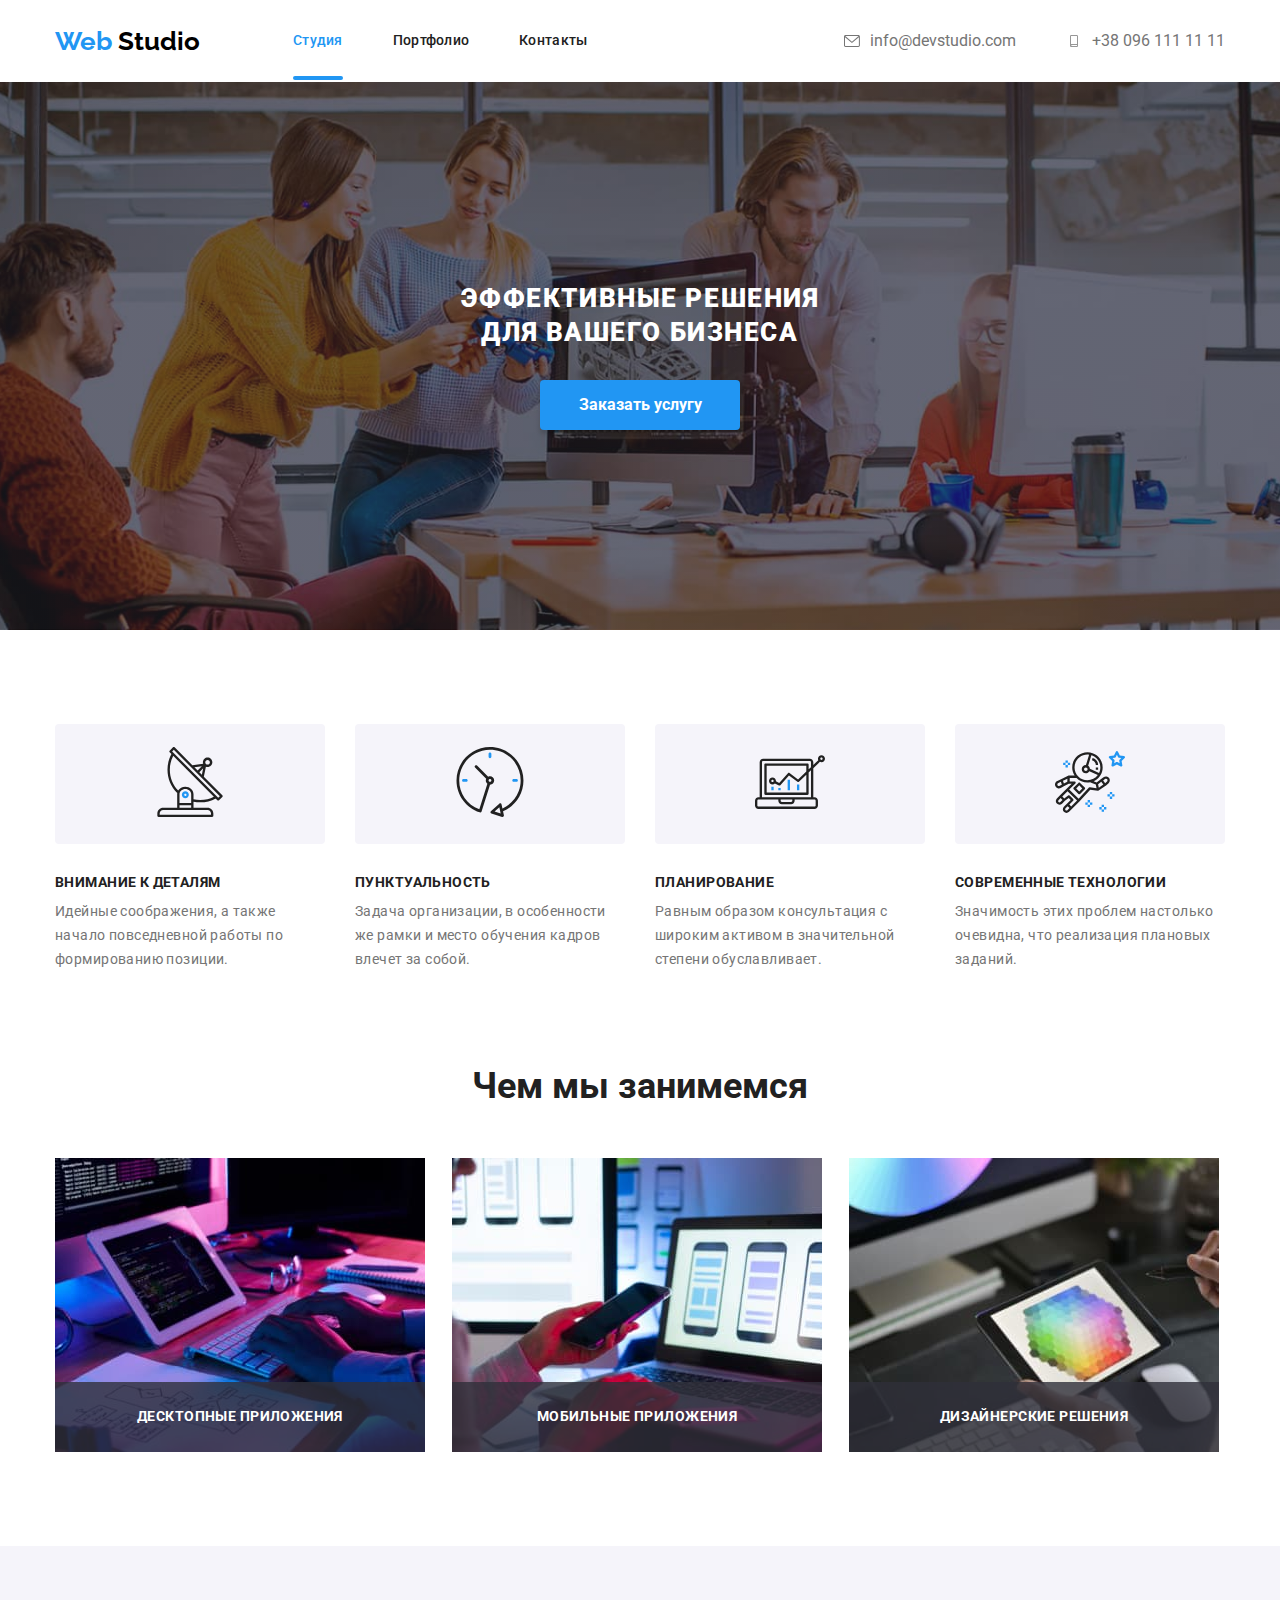
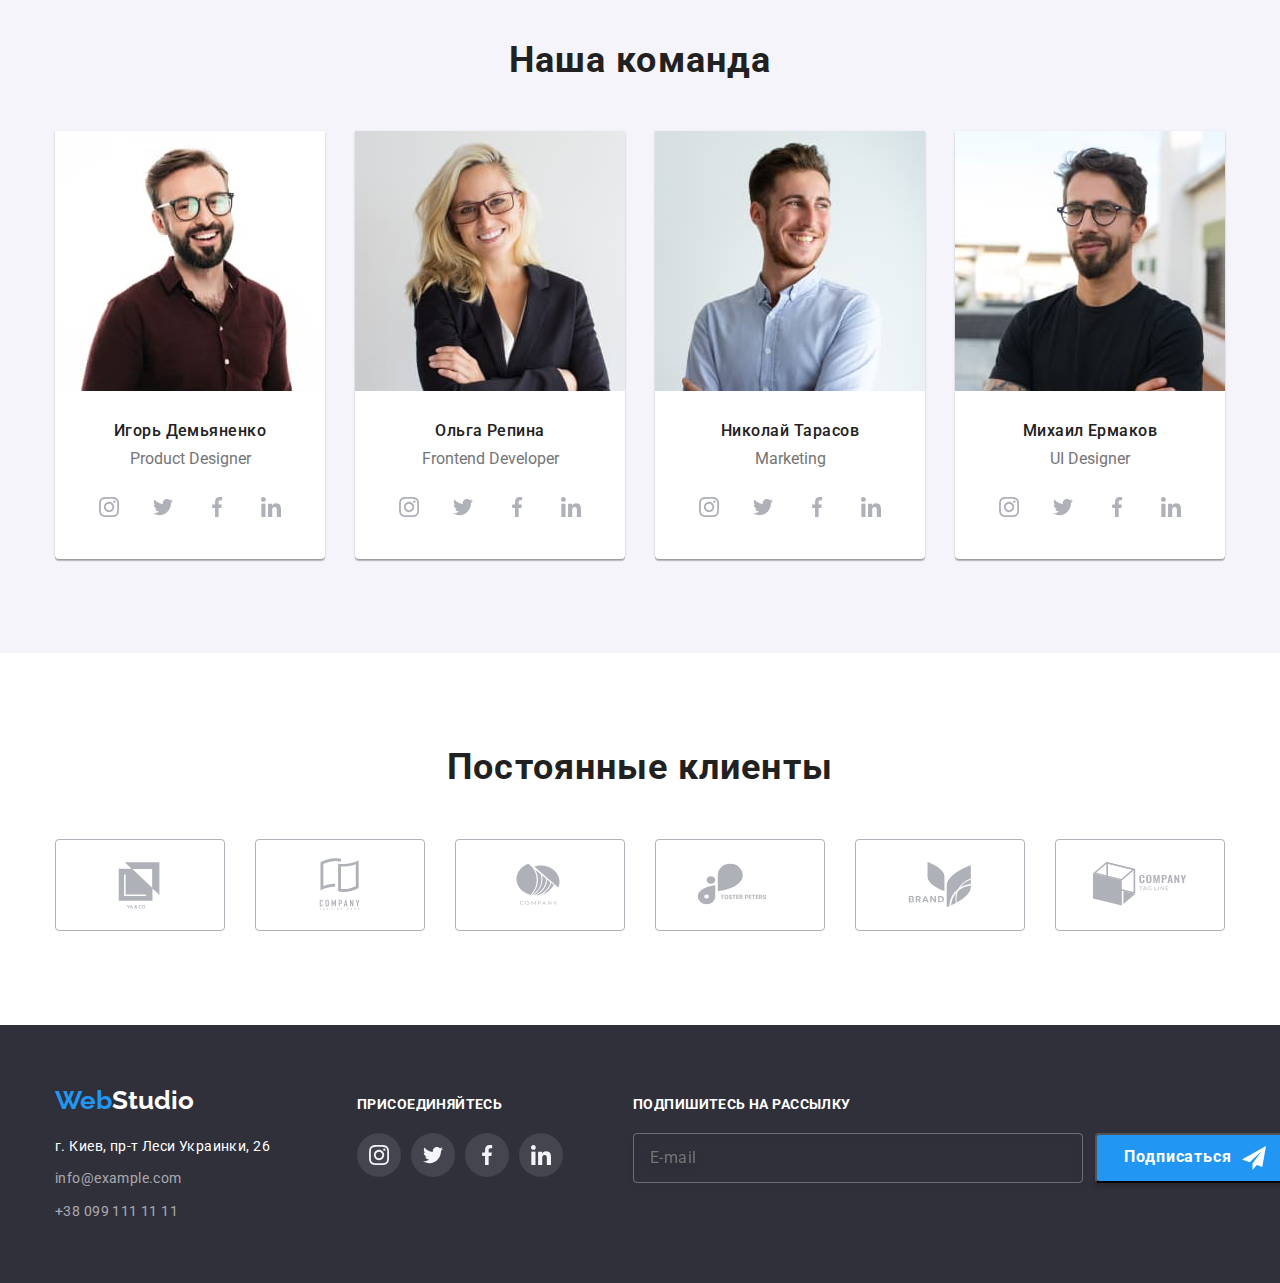
==== commit 57322de2: "hw7-BEM" ====
--- a/index.html
+++ b/index.html
@@ -64,42 +64,42 @@
                 <ul class="list hero-list">
                     <li class="hero-list__item"> <div class="hero-list__container">
                         <a class="hero-list__link" href="">
-                        <svg class="info-icon" width="70" height="70">
+                        <svg class="hero-list__icon" width="70" height="70">
                             <use href="images/icon.svg#icon-antenna"></use>
                         </svg>
                     </a></div> 
                     <h3 class="title">Внимание к деталям</h3>
-                    <p class="title-content">Идейные соображения, а также начало повседневной работы по формированию позиции.</p></li>
+                    <p class="title__content">Идейные соображения, а также начало повседневной работы по формированию позиции.</p></li>
 
                     <li class="hero-list__item"><div class="hero-list__container">
                         <a class="hero-list__link" href="">
-                            <svg class="info-icon"  width="70" height="70">
+                            <svg class="hero-list__icon"  width="70" height="70">
                                 <use href="images/icon.svg#icon-clock"></use>
                             </svg>
                         </a>
                     </div>
                         <h3 class="title">Пунктуальность</h3>
-                        <p class="title-content">Задача организации, в особенности же рамки и место обучения кадров влечет за собой.</p></li>
+                        <p class="title__content">Задача организации, в особенности же рамки и место обучения кадров влечет за собой.</p></li>
                         
                         <li class="hero-list__item"><div class="hero-list__container">
                             <a class="hero-list__link" href="">
-                                <svg class="info-icon"  width="70" height="70">
+                                <svg class="hero-list__icon"  width="70" height="70">
                                     <use href="images/icon.svg#icon-diagram"></use>
                                 </svg>
                             </a>
                         </div>
                             <h3 class="title">Планирование</h3>
-                            <p class="title-content">Равным образом консультация с широким активом в значительной степени обуславливает.</p></li>
+                            <p class="title__content">Равным образом консультация с широким активом в значительной степени обуславливает.</p></li>
 
                             <li class="hero-list__item"><div class="hero-list__container">
                                 <a class="hero-list__link" href="">
-                                    <svg class="info-icon"  width="70" height="70">
+                                    <svg class="hero-list__icon"  width="70" height="70">
                                         <use href="images/icon.svg#icon-astronaut"></use>
                                     </svg>
                                 </a>
                             </div>
                                 <h3 class="title">Современные технологии</h3>
-                                <p class="title-content"> Значимость этих проблем настолько очевидна, что реализация плановых заданий.</p></li>
+                                <p class="title__content"> Значимость этих проблем настолько очевидна, что реализация плановых заданий.</p></li>
                 </ul>
                 </div>
             </section>
@@ -107,14 +107,14 @@
             <section class="work">
                 <div class="container">
                 <h2 class="work__title">  Чем мы занимемся</h2>
-                <ul class="list work__list">
-                    <li class="work__item"><img src="./images/work.jpg" alt="work" width="370" height="294"><div class="work__text">
+                <ul class="list work-list">
+                    <li class="work-list__item"><img src="./images/work.jpg" alt="work" width="370" height="294"><div class="work__text">
                         Десктопные приложения
                     </div> </li>
-                    <li class="work__item"><img src="./images/computer.jpg" alt="computer" width="370" height="294"><div class="work__text">
+                    <li class="work-list__item"><img src="./images/computer.jpg" alt="computer" width="370" height="294"><div class="work__text">
                         Мобильные приложения
                     </div></li>
-                    <li class="work__item"><img src="./images/tablet.jpg" alt="tablet" width="370" height="294"><div class="work__text">
+                    <li class="work-list__item"><img src="./images/tablet.jpg" alt="tablet" width="370" height="294"><div class="work__text">
                         Дизайнерские решения
                     </div></li>
                 </ul>
@@ -124,8 +124,8 @@
             <section class="team">
                 <div class="container">
                 <h2 class="team__title">Наша команда</h2>
-                <ul class="list team__list">
-                    <li class="team__item"><img src="./images/img-1.jpg" alt="Игорь Демьяненко" width="270" height="260">
+                <ul class="list team-list">
+                    <li class="team-list__item"><img src="./images/img-1.jpg" alt="Игорь Демьяненко" width="270" height="260">
                         <div class="team-container">
                             
                             <h3 class="team-container__subtitle">Игорь Демьяненко</h3>
@@ -168,7 +168,7 @@
                         </div>
                         
                     </li>
-                    <li class="team__item"><img src="./images/img-2.jpg" alt="Ольга Репина" width="270" height="260">
+                    <li class="team-list__item"><img src="./images/img-2.jpg" alt="Ольга Репина" width="270" height="260">
                         <div class="team-container">
                             <h3 class="team-container__subtitle">Ольга Репина</h3>
                             <p class="team-container__functions">Frontend Developer</p>
@@ -209,7 +209,7 @@
                             </ul>
                         </div>
                     </li>
-                    <li class="team__item"><img src="./images/img-3.jpg" alt="Николай Тарасов" width="270" height="260">
+                    <li class="team-list__item"><img src="./images/img-3.jpg" alt="Николай Тарасов" width="270" height="260">
                         <div class="team-container">
                             <h3 class="team-container__subtitle">Николай Тарасов</h3>
                             <p class="team-container__functions">Marketing</p>
@@ -250,7 +250,7 @@
                             </ul>
                         </div>
                     </li>
-                    <li class="team__item"><img src="./images/img-4.jpg" alt="Михаил Ермаков" width="270" height="260">
+                    <li class="team-list__item"><img src="./images/img-4.jpg" alt="Михаил Ермаков" width="270" height="260">
                         <div class="team-container">
                             <h3 class="team-container__subtitle">Михаил Ермаков</h3>
                             <p class="team-container__functions">UI Designer</p>
@@ -380,35 +380,35 @@
             </div>
             <div class=" footer-center">
                 <h3 class="footer-center-title">присоединяйтесь</h3>
-                <ul class="footer-social-list list">
-                    <li class="footer-social-list__item ">
-                        <a href="" class="footer-social-list__link link">
-                            <svg class="footer-social-list__icon" width="20" height="20">
+                <ul class="footer-social list">
+                    <li class="footer-social__item ">
+                        <a href="" class="footer-social__link link">
+                            <svg class="footer-social__icon" width="20" height="20">
                                 <use href="./images/icon.svg#icon-instagram" >
                                 </use>
                             </svg>
 
                         </a>
                     </li>
-                        <li class="footer-social-list__item ">
-                            <a href="" class="footer-social-list__link link">
-                                <svg class="footer-social-list__icon" width="20" height="20">
+                        <li class="footer-social__item ">
+                            <a href="" class="footer-social__link link">
+                                <svg class="footer-social__icon" width="20" height="20">
                                     <use href="./images/icon.svg#icon-twitter" >
                                     </use>
                                 </svg>
                             </a>
                         </li>
-                            <li class="footer-social-list__item ">
-                                <a href="" class="footer-social-list__link link">
-                                    <svg class="footer-social-list__icon" width="20" height="20">
+                            <li class="footer-social__item ">
+                                <a href="" class="footer-social__link link">
+                                    <svg class="footer-social__icon" width="20" height="20">
                                         <use href="./images/icon.svg#icon-facebook" >
                                         </use>
                                     </svg>
                                 </a>
                             </li>
-                                <li class="footer-social-list__item ">
-                                    <a href="" class="footer-social-list__link link">   
-                                        <svg class="footer-social-list__icon" width="20" height="20">
+                                <li class="footer-social__item ">
+                                    <a href="" class="footer-social__link link">   
+                                        <svg class="footer-social__icon" width="20" height="20">
                                             <use href="./images/icon.svg#icon-linkedin" >
                                             </use>
                                         </svg>
--- a/css/main.min.css
+++ b/css/main.min.css
@@ -1,2 +1,2 @@
-body{font-family:'Roboto', sans-serif;font-weight:normal;background:#E5E5E5;color:#212121}h1,h2,h3,h4,h5,h6,p,ul,li{margin:0;padding:0}img{display:block;max-width:100%}.list{list-style:none}.container{width:1200px;margin:0 auto;padding:0 15px}.link{color:#212121;text-decoration:none;cursor:pointer}.header__container,.site__list,.connect__list--link,.hero-list__container,.social-list,.social-list__link,.customer-list__link,.footer-social-list,.footer-social-list__link,.button-footer-form,.portfolio__main,.polisity-label,.button-checkbox{display:-webkit-box;display:-ms-flexbox;display:flex;-webkit-box-pack:center;-ms-flex-pack:center;justify-content:center;-webkit-box-align:center;-ms-flex-align:center;align-items:center}.visually-hidden{position:absolute;width:1px;height:1px;margin:-1px;border:0;padding:0;white-space:nowrap;-webkit-clip-path:inset(100%);clip-path:inset(100%);clip:rect(0 0 0 0);overflow:hidden}:root{--first-color: #212121;--accent-color: #2196F3;--second-color: #757575;--other-color: #FFFFFF;--font-main:"Roboto", sans-serif;--font-second: "Raleway"}.page__header{background:var(--other-color)}.list{list-style:none}.page__header--portfolio{border-bottom:1px solid #ECECEC;background:var(--other-color)}.connect{margin-left:auto}.site__list--item:not(:last-child){margin-right:50px}.site__list{font-weight:500;font-size:14px;letter-spacing:0.02em;line-height:1.14;text-align:center}.connect__list{display:-webkit-box;display:-ms-flexbox;display:flex}.link__start{margin-right:50px}.connect__list--link{color:var(--second-color);-webkit-transition:color 250ms cubic-bezier(0.4, 0, 0.2, 1);transition:color 250ms cubic-bezier(0.4, 0, 0.2, 1);padding:32px 0}.connect__list--link:hover,.connect__list--link:focus{color:var(--accent-color)}.connect__list--link:focus .connect__icon--mail,.connect__list--link:focus .connect__icon--tel,.connect__list--link:hover .connect__icon--mail,.connect__list--link:hover .connect__icon--tel{fill:var(--accent-color)}.connect__icon--mail,.connect__icon--tel{margin-right:10px;fill:var(--second-color);-webkit-transition:fill 250ms cubic-bezier(0.4, 0, 0.2, 1);transition:fill 250ms cubic-bezier(0.4, 0, 0.2, 1)}.site__list--item:hover .link,.site__list--item:focus .link{color:var(--accent-color)}.site__list--link{position:relative;-webkit-transition:color 250ms cubic-bezier(0.4, 0, 0.2, 1);transition:color 250ms cubic-bezier(0.4, 0, 0.2, 1);padding:32px 0}.site__list--link.active::after{display:-webkit-box;display:-ms-flexbox;display:flex;content:'';position:absolute;width:100%;height:4px;bottom:0;background:var(--accent-color);border-radius:2px}.header__logo{text-decoration:none;margin-right:93px;font-weight:bold;font-size:26px;line-height:31px;font-family:var(--font-second);font-style:normal;font-weight:bold;font-size:26px;line-height:1.19}.header__logo--start{color:var(--accent-color)}.header__logo--end{color:#000}.order{padding-top:200px;padding-bottom:200px;text-align:center;background:#2F303A;background-image:-webkit-gradient(linear, left top, left bottom, from(rgba(47,48,58,0.4)), to(rgba(47,48,58,0.4))),url(../images/hero-bg.jpg);background-image:linear-gradient(rgba(47,48,58,0.4), rgba(47,48,58,0.4)),url(../images/hero-bg.jpg);background-repeat:no-repeat;background-position:center;background-size:cover}.order-text{width:696px;margin-left:auto;margin-right:auto;margin-bottom:30px;font-weight:900;font-size:44px;line-height:1.3;text-align:center;color:var(--other-color);letter-spacing:0.06em;text-transform:uppercase}.order-button{background:var(--accent-color);-webkit-box-shadow:0px 4px 4px rgba(0,0,0,0.15);box-shadow:0px 4px 4px rgba(0,0,0,0.15);border-radius:4px;color:var(--other-color);width:200px;height:50px}.order-title:hover .button{color:red}.button-text{font-family:var(--font-main);font-style:normal;font-weight:bold;font-size:16px;line-height:1.87}.hero{background:var(--other-color);padding-bottom:94px;padding-top:94px}.hero-list{display:-webkit-box;display:-ms-flexbox;display:flex;-webkit-box-align:center;-ms-flex-align:center;align-items:center}.title{font-weight:bold;font-size:14px;line-height:1,14;letter-spacing:0.03em;text-transform:uppercase;margin-bottom:10px}.title-content{font-size:14px;line-height:1.71;color:var(--second-color);letter-spacing:0.03em}.hero-list__container{height:120px;background:#F5F4FA;border-radius:4px;margin-bottom:30px}.hero-list__item{margin-right:30px;min-width:270px}.work{text-align:center;background:var(--other-color);padding-bottom:94px}.work__list{display:-webkit-box;display:-ms-flexbox;display:flex}.work__item:not(:last-child){margin-right:27px}.work__title{font-weight:bold;font-size:36px;line-height:1.16;margin-bottom:50px;margin-left:auto;margin-right:auto}.work__item{position:relative}.work__text{position:absolute;left:0;bottom:0;width:100%;height:70px;padding:27px 0;font-weight:bold;font-size:14px;line-height:1.14;text-align:center;letter-spacing:0.03em;text-transform:uppercase;background:rgba(47,48,58,0.8);color:var(--other-color)}.team{background:#F5F4FA;text-align:center;display:-webkit-box;display:-ms-flexbox;display:flex;padding-bottom:94px;padding-top:94px}.team__list{display:-webkit-box;display:-ms-flexbox;display:flex}.team__item:not(:last-child){margin-right:30px}.team__item{background:var(--other-color);-webkit-box-shadow:0px 1px 3px rgba(0,0,0,0.12),0px 1px 1px rgba(0,0,0,0.14),0px 2px 1px rgba(0,0,0,0.2);box-shadow:0px 1px 3px rgba(0,0,0,0.12),0px 1px 1px rgba(0,0,0,0.14),0px 2px 1px rgba(0,0,0,0.2);border-radius:0px 0px 4px 4px}.team-container{padding:30px 0 30px 0}.team__title{-webkit-box-pack:center;-ms-flex-pack:center;justify-content:center;font-weight:bold;font-size:36px;line-height:1.16;letter-spacing:0.03em;display:-webkit-box;display:-ms-flexbox;display:flex;margin-left:auto;margin-right:auto;margin-bottom:50px}.team-container__subtitle{font-weight:500;font-size:16px;line-height:1.187;letter-spacing:0.03em;margin-bottom:10px}.team-container__functions{font-size:16px;line-height:1.18;color:var(--second-color);margin-bottom:16px}.social-list__link{width:44px;height:44px;background-color:var(--other-color);border-radius:50%;-webkit-transition:background-color 250ms cubic-bezier(0.4, 0, 0.2, 1);transition:background-color 250ms cubic-bezier(0.4, 0, 0.2, 1)}.social-list__link:hover,.social-list__link:focus{background-color:var(--accent-color)}.social-list__link:hover .social-list__icon,.social-list__link:focus .social-list__icon{fill:var(--other-color)}.social-list__item+.social-list__item{margin-left:10px}.social-list__icon{fill:#AFB1B8;-webkit-transition:fill 250ms cubic-bezier(0.4, 0, 0.2, 1);transition:fill 250ms cubic-bezier(0.4, 0, 0.2, 1)}.customer{padding:94px 0;background-color:var(--other-color)}.customer__title{font-weight:bold;font-size:36px;line-height:1.15;text-align:center;letter-spacing:0.03em;margin-bottom:50px}.customer-list{display:-webkit-box;display:-ms-flexbox;display:flex;-webkit-box-pack:center;-ms-flex-pack:center;justify-content:center;margin-left:-30px}.customer-list__item{display:-webkit-box;display:-ms-flexbox;display:flex;-ms-flex-preferred-size:calc(100% / 6 - 30px);flex-basis:calc(100% / 6 - 30px);margin-left:30px}.customer-list__link{border:1px solid #AFB1B8;-webkit-box-sizing:border-box;box-sizing:border-box;border-radius:4px;width:170px;height:92px;-webkit-transition:border-color 250ms cubic-bezier(0.4, 0, 0.2, 1);transition:border-color 250ms cubic-bezier(0.4, 0, 0.2, 1)}.customer-list__icon{fill:#AFB1B8;-webkit-transition:fill 250ms cubic-bezier(0.4, 0, 0.2, 1);transition:fill 250ms cubic-bezier(0.4, 0, 0.2, 1)}.customer-list__link:hover,.customer-list__link:focus{border-color:var(--accent-color)}.customer-list__link:focus .customer-list__icon,.customer-list__link:hover .customer-list__icon{fill:var(--accent-color)}.main-footer{display:-webkit-box;display:-ms-flexbox;display:flex;-webkit-box-align:baseline;-ms-flex-align:baseline;align-items:baseline}.contact-footer{background:#2F303A;padding:60px 0;margin-left:auto;margin-right:auto}.contact-link{color:var(--second-color)}.footer__contact--item:hover .link,.footer__contact--item:focus .link{color:var(--accent-color)}.footer-left{text-decoration:none;margin-right:70px}.logo-footer{display:-webkit-box;display:-ms-flexbox;display:flex;padding:0;margin-bottom:20px;text-decoration:none;margin-right:93px;font-weight:bold;font-size:26px;line-height:31px;font-family:var(--font-second);font-style:normal;font-weight:bold;font-size:26px;line-height:1.19}.logo-footer__start{color:var(--accent-color)}.logo-footer__end{color:var(--other-color)}.web-studio-color-studio-footer{color:var(--other-color)}.footer-contact__maps{font-style:normal;font-weight:normal;font-size:14px;line-height:1.5;color:var(--other-color);letter-spacing:0.03em;margin-bottom:20px;-webkit-transition:color 250ms cubic-bezier(0.4, 0, 0.2, 1);transition:color 250ms cubic-bezier(0.4, 0, 0.2, 1)}.maps-item{margin-bottom:9px}.mail-item{margin-bottom:9px}.footer-contact__mail,.footer-contact__tel{font-style:normal;font-weight:normal;font-size:14px;line-height:24px;letter-spacing:0.03em;color:rgba(255,255,255,0.6);-webkit-transition:color 250ms cubic-bezier(0.4, 0, 0.2, 1);transition:color 250ms cubic-bezier(0.4, 0, 0.2, 1)}.footer-center-title{color:var(--other-color);font-weight:bold;font-size:14px;line-height:1.33;letter-spacing:0.03em;text-transform:uppercase;margin-bottom:20px}.footer-social-list__item+.footer-social-list__item{margin-left:10px}.footer-social-list__link{width:44px;height:44px;border-radius:50%;background-color:rgba(255,255,255,0.1);-webkit-transition:background-color 250ms cubic-bezier(0.4, 0, 0.2, 1);transition:background-color 250ms cubic-bezier(0.4, 0, 0.2, 1)}.footer-social-list__icon{fill:#F5F4FA}.footer-social-list__link:hover,.footer-social-list__link:focus{background-color:var(--accent-color)}.footer-right{margin-left:70px}.footer-form-field{position:relative;display:-webkit-box;display:-ms-flexbox;display:flex}.footer-right__title{margin-bottom:20px;font-weight:bold;font-size:14px;line-height:1.14;letter-spacing:0.03em;text-transform:uppercase;color:var(--other-color)}.footer-form-field input{padding:16px;letter-spacing:0.03em;font-weight:normal;font-size:16px;line-height:20px;color:rgba(255,255,255,0.6)}.footer-input-email{width:358px;height:50px;border:1px solid rgba(255,255,255,0.3);-webkit-box-sizing:border-box;box-sizing:border-box;-webkit-filter:drop-shadow(0px 4px 4px rgba(0,0,0,0.15));filter:drop-shadow(0px 4px 4px rgba(0,0,0,0.15));border-radius:4px;background:none}.footer-label-email{position:absolute;top:50%;left:15px;-webkit-transform:translateY(-50%);transform:translateY(-50%)}.button-footer-form{width:200px;height:50px;margin-left:12px;background:var(--accent-color);-webkit-box-shadow:0px 4px 4px rgba(0,0,0,0.15);box-shadow:0px 4px 4px rgba(0,0,0,0.15);border-radius:4px}.footer-button-text{letter-spacing:0.06em;font-weight:bold;font-size:16px;line-height:2.14;color:var(--other-color)}.form-send-icon{margin-left:10px}.portfolio-section{background:var(--other-color);padding-bottom:94px;padding-top:94px}.portfolio__main{margin-bottom:56px}.portfolio__list{display:-webkit-box;display:-ms-flexbox;display:flex;-ms-flex-wrap:wrap;flex-wrap:wrap;margin-top:-30px;margin-left:-30px}.portfolio__list--image{-ms-flex-preferred-size:calc(100% / 3 - 30px);flex-basis:calc(100% / 3 - 30px);margin-left:30px;margin-top:30px;outline:1px solid #EEEEEE;width:100%;-webkit-transition:-webkit-box-shadow 250ms cubic-bezier(0.4, 0, 0.2, 1);transition:-webkit-box-shadow 250ms cubic-bezier(0.4, 0, 0.2, 1);transition:box-shadow 250ms cubic-bezier(0.4, 0, 0.2, 1);transition:box-shadow 250ms cubic-bezier(0.4, 0, 0.2, 1), -webkit-box-shadow 250ms cubic-bezier(0.4, 0, 0.2, 1)}.portfolio__list--image:focus,.portfolio__list--image:hover{-webkit-box-shadow:0px 1px 1px rgba(0,0,0,0.12),0px 4px 4px rgba(0,0,0,0.06),1px 4px 6px rgba(0,0,0,0.16);box-shadow:0px 1px 1px rgba(0,0,0,0.12),0px 4px 4px rgba(0,0,0,0.06),1px 4px 6px rgba(0,0,0,0.16)}.portfolio__list--image:hover .portfolio__overlay{-webkit-transform:translateY(0);transform:translateY(0)}.thumb__portfolio{position:relative;overflow:hidden}.portfolio__overlay{position:absolute;top:0;left:0;width:100%;height:100%;-webkit-transform:translateY(101%);transform:translateY(101%);width:370px;height:294px;-webkit-transition:-webkit-transform 250ms cubic-bezier(0.4, 0, 0.2, 1);transition:-webkit-transform 250ms cubic-bezier(0.4, 0, 0.2, 1);transition:transform 250ms cubic-bezier(0.4, 0, 0.2, 1);transition:transform 250ms cubic-bezier(0.4, 0, 0.2, 1), -webkit-transform 250ms cubic-bezier(0.4, 0, 0.2, 1);background:rgba(33,150,243,0.9)}.portfolio__overlay--text{position:absolute;top:50%;left:50%;-webkit-transform:translate(-50%, -50%);transform:translate(-50%, -50%);width:322px;height:168px;font-weight:normal;font-size:18px;line-height:1.55;letter-spacing:0.03em;color:var(--other-color)}.portfolio__paragraf{padding:20px 24px}.portfolio__paragraf--title{font-weight:bold;font-size:18px;line-height:2;letter-spacing:0.06em;margin-bottom:4px}.portfolio__paragraf--function{color:var(--second-color);font-size:16px;line-height:1.87;letter-spacing:0.03em}.portfolio-container{margin:0 auto}.current{color:var(--accent-color)}.portfolio__list--button,.order-button{cursor:pointer;border:none}.portfolio__list--button{background:#F5F4FA;border-radius:4px;color:var(--brand-color);margin-right:8px;-webkit-transition:color 250ms cubic-bezier(0.4, 0, 0.2, 1),background-color 250ms cubic-bezier(0.4, 0, 0.2, 1),-webkit-box-shadow 250ms cubic-bezier(0.4, 0, 0.2, 1);transition:color 250ms cubic-bezier(0.4, 0, 0.2, 1),background-color 250ms cubic-bezier(0.4, 0, 0.2, 1),-webkit-box-shadow 250ms cubic-bezier(0.4, 0, 0.2, 1);transition:color 250ms cubic-bezier(0.4, 0, 0.2, 1),box-shadow 250ms cubic-bezier(0.4, 0, 0.2, 1),background-color 250ms cubic-bezier(0.4, 0, 0.2, 1);transition:color 250ms cubic-bezier(0.4, 0, 0.2, 1),box-shadow 250ms cubic-bezier(0.4, 0, 0.2, 1),background-color 250ms cubic-bezier(0.4, 0, 0.2, 1),-webkit-box-shadow 250ms cubic-bezier(0.4, 0, 0.2, 1)}.portfolio__list--button:focus,.portfolio__list--button:hover{background-color:var(--accent-color);color:#F5F4FA;-webkit-box-shadow:0px 3px 1px rgba(0,0,0,0.1),0px 1px 2px rgba(0,0,0,0.08),0px 2px 2px rgba(0,0,0,0.12);box-shadow:0px 3px 1px rgba(0,0,0,0.1),0px 1px 2px rgba(0,0,0,0.08),0px 2px 2px rgba(0,0,0,0.12)}.current{color:var(--accent-color)}.button-all{font-family:var(--font-main);font-weight:500;font-size:16px;line-height:1.62;letter-spacing:0.03em;width:73px;height:38px;left:495px;top:174px}.button-web{font-family:var(--font-main);font-weight:500;font-size:16px;line-height:1.62;letter-spacing:0.03em;width:128px;height:38px;left:576px;top:174px}.button-app{font-family:var(--font-main);font-weight:500;font-size:16px;line-height:1.62;letter-spacing:0.03em;width:145px;height:38px;left:712px;top:174px}.button-design{font-family:var(--font-main);font-weight:500;font-size:16px;line-height:1.62;letter-spacing:0.03em;width:103px;height:38px;left:865px;top:174px}.button-marketing{font-family:var(--font-main);font-weight:500;font-size:16px;line-height:1.62;letter-spacing:0.03em;width:130px;height:38px;left:976px;top:174px}.portfolio{font-weight:500;font-size:16px;line-height:1.62}.portfolio__paragraf--title{font-weight:bold;font-size:18px;line-height:2;letter-spacing:0.06em}.title-function{font-size:16px;line-height:1.87;color:var(--second-color);letter-spacing:0.03em}textarea{resize:none}.modal{position:absolute;left:50%;top:50%;-webkit-transform:translate(-50%, -50%);transform:translate(-50%, -50%);width:528px;height:581px;background:var(--other-color);-webkit-box-shadow:0px 1px 3px rgba(0,0,0,0.12),0px 1px 1px rgba(0,0,0,0.14),0px 2px 1px rgba(0,0,0,0.2);box-shadow:0px 1px 3px rgba(0,0,0,0.12),0px 1px 1px rgba(0,0,0,0.14),0px 2px 1px rgba(0,0,0,0.2);border-radius:4px;-webkit-transition:background 250ms cubic-bezier(0.4, 0, 0.2, 1);transition:background 250ms cubic-bezier(0.4, 0, 0.2, 1)}.backdrop{position:fixed;left:0px;top:0px;width:100%;height:100%;background:rgba(0,0,0,0.2);-webkit-transition:background 250ms cubic-bezier(0.4, 0, 0.2, 1);transition:background 250ms cubic-bezier(0.4, 0, 0.2, 1)}.backdrop.is-hidden{pointer-events:none;opacity:0;visibility:hidden}.modal-icon{position:absolute;top:0;right:0;margin:6px;padding:0;cursor:pointer;-webkit-transition:fill 250ms cubic-bezier(0.4, 0, 0.2, 1);transition:fill 250ms cubic-bezier(0.4, 0, 0.2, 1)}.modal-icon:hover{fill:var(--accent-color)}.modal-button{position:absolute;top:0;right:0;margin:8px;width:30px;height:30px;border-radius:50%;background:var(--other-color);border:1px solid rgba(0,0,0,0.1)}.modal-title{font-weight:bold;font-size:20px;line-height:23px;text-align:center;letter-spacing:0.03em;color:var(--first-color);margin:40px auto 30px auto}.form{padding:0;margin:0;width:448px;margin-left:auto;margin-right:auto}.form-field{display:-webkit-box;display:-ms-flexbox;display:flex;-webkit-box-orient:vertical;-webkit-box-direction:normal;-ms-flex-direction:column;flex-direction:column;position:relative}.form-label{margin-bottom:4px;font-weight:normal;font-size:12px;line-height:1.16;letter-spacing:0.01em;color:var(--second-color)}.form-input{padding-left:42px;width:100%;height:40px;margin-bottom:10px;border:1px solid rgba(33,33,33,0.2);-webkit-box-sizing:border-box;box-sizing:border-box;border-radius:4px;outline:none;cursor:pointer;-webkit-transition:border-color 250ms cubic-bezier(0.4, 0, 0.2, 1);transition:border-color 250ms cubic-bezier(0.4, 0, 0.2, 1)}.form-input:focus{border-color:var(--accent-color)}.form-icon{position:absolute;top:55%;left:15px;-webkit-transform:translateY(-50%);transform:translateY(-50%)}.form-input:focus+.form-icon{fill:var(--accent-color);-webkit-transition:fill 250ms cubic-bezier(0.4, 0, 0.2, 1);transition:fill 250ms cubic-bezier(0.4, 0, 0.2, 1)}.form-coments{padding:12px 16px;height:120px;border:1px solid rgba(33,33,33,0.2);-webkit-box-sizing:border-box;box-sizing:border-box;border-radius:4px}.polisity-label{font-weight:normal;font-size:14px;line-height:1.2;letter-spacing:0.03em;color:var(--second-color)}.polisity-label::before{content:'';width:15px;height:15px;border:1px solid var(--first-color);border-radius:2px;margin-right:7px}.polisity-check:checked+.polisity-label::before{border:none;background-image:url(../images/icon-check.svg);background-repeat:no-repeat;background-position:center;block-size:cover}.polisity-link{color:var(--accent-color)}.checkbox-content{padding:20px 0 30px 0}.button-checkbox{margin:0 auto;font-weight:bold;font-size:16px;line-height:1.87;width:200px;height:50px;background:#188CE8;-webkit-box-shadow:0px 4px 4px rgba(0,0,0,0.15);box-shadow:0px 4px 4px rgba(0,0,0,0.15);border-radius:4px;color:var(--other-color)}
+body{font-family:'Roboto', sans-serif;font-weight:normal;background:#E5E5E5;color:#212121}h1,h2,h3,h4,h5,h6,p,ul,li{margin:0;padding:0}img{display:block;max-width:100%}.list{list-style:none}.container{width:100%;margin:0 auto;padding:0 15px}@media screen and (min-width: 480px){.container{width:480px;margin:0 auto;padding:0 15px}}@media screen and (min-width: 768px){.container{width:768px}}@media screen and (min-width: 1200px){.container{width:1200px}}.link{color:#212121;text-decoration:none;cursor:pointer}.header__container,.site-list,.connect__list--link,.hero-list__container,.social-list,.social-list__link,.customer-list__link,.footer-social,.footer-social__link,.button-footer-form,.portfolio-main,.polisity-label,.button-checkbox{display:-webkit-box;display:-ms-flexbox;display:flex;-webkit-box-pack:center;-ms-flex-pack:center;justify-content:center;-webkit-box-align:center;-ms-flex-align:center;align-items:center}.visually-hidden{position:absolute;width:1px;height:1px;margin:-1px;border:0;padding:0;white-space:nowrap;-webkit-clip-path:inset(100%);clip-path:inset(100%);clip:rect(0 0 0 0);overflow:hidden}:root{--first-color: #212121;--accent-color: #2196F3;--second-color: #757575;--other-color: #FFFFFF;--font-main:"Roboto", sans-serif;--font-second: "Raleway"}.page__header{background:var(--other-color)}.list{list-style:none}.page__header--portfolio{border-bottom:1px solid #ECECEC;background:var(--other-color)}@media screen and (max-width: 767px){.header__container{height:60px}}@media screen and (max-width: 767px){.site-list{display:none}}.connect{margin-left:auto}@media screen and (max-width: 767px){.connect{display:none}}.site-list__item:not(:last-child){margin-right:50px}.site-list{font-weight:500;font-size:14px;letter-spacing:0.02em;line-height:1.14;text-align:center}.connect__list{display:-webkit-box;display:-ms-flexbox;display:flex}.link__start{margin-right:50px}.connect__list--link{color:var(--second-color);-webkit-transition:color 250ms cubic-bezier(0.4, 0, 0.2, 1);transition:color 250ms cubic-bezier(0.4, 0, 0.2, 1);padding:32px 0}.connect__list--link:hover,.connect__list--link:focus{color:var(--accent-color)}.connect__list--link:focus .connect__icon--mail,.connect__list--link:focus .connect__icon--tel,.connect__list--link:hover .connect__icon--mail,.connect__list--link:hover .connect__icon--tel{fill:var(--accent-color)}.connect__icon--mail,.connect__icon--tel{margin-right:10px;fill:var(--second-color);-webkit-transition:fill 250ms cubic-bezier(0.4, 0, 0.2, 1);transition:fill 250ms cubic-bezier(0.4, 0, 0.2, 1)}.site-list__item:hover .link,.site-list__item:focus .link{color:var(--accent-color)}.site-list__link{position:relative;-webkit-transition:color 250ms cubic-bezier(0.4, 0, 0.2, 1);transition:color 250ms cubic-bezier(0.4, 0, 0.2, 1);padding:32px 0}.site-list__link.active::after{display:-webkit-box;display:-ms-flexbox;display:flex;content:'';position:absolute;width:100%;height:4px;bottom:0;background:var(--accent-color);border-radius:2px}.header__logo{text-decoration:none;margin-right:93px;font-weight:bold;font-size:26px;line-height:31px;font-family:var(--font-second);font-style:normal;font-weight:bold;font-size:26px;line-height:1.19}@media screen and (max-width: 767px){.header__logo{position:absolute;left:15px}}.header__logo--start{color:var(--accent-color)}.header__logo--end{color:#000}@media screen and (max-width: 767px){.order{background:#2F303A;background-image:-webkit-gradient(linear, left top, left bottom, from(rgba(47,48,58,0.4)), to(rgba(47,48,58,0.4))),url(../images/hero-bg-mob.jpg);background-image:linear-gradient(rgba(47,48,58,0.4), rgba(47,48,58,0.4)),url(../images/hero-bg-mob.jpg);background-repeat:no-repeat;background-position:center;background-size:cover;padding:200px 0}}@media screen and (max-width: 767px) and (min-device-pixel-ratio: 2), screen and (max-width: 767px) and (-webkit-min-device-pixel-ratio: 2), screen and (max-width: 767px) and (min-resolution: 192dpi), screen and (max-width: 767px) and (min-resolution: 2dppx){.order{background:#2F303A;background-image:-webkit-gradient(linear, left top, left bottom, from(rgba(47,48,58,0.4)), to(rgba(47,48,58,0.4))),url(../images/hero-bg-mob2x.jpg);background-image:linear-gradient(rgba(47,48,58,0.4), rgba(47,48,58,0.4)),url(../images/hero-bg-mob2x.jpg);background-repeat:no-repeat;background-position:center;background-size:cover}}@media screen and (min-width: 768px){.order{background:#2F303A;background-image:-webkit-gradient(linear, left top, left bottom, from(rgba(47,48,58,0.4)), to(rgba(47,48,58,0.4))),url(../images/hero-bg-tab.jpg);background-image:linear-gradient(rgba(47,48,58,0.4), rgba(47,48,58,0.4)),url(../images/hero-bg-tab.jpg);background-repeat:no-repeat;background-position:center;background-size:cover;padding:200px 0}}@media screen and (min-width: 1200px){.order{padding-top:200px;padding-bottom:200px;text-align:center;background:#2F303A;background-image:-webkit-gradient(linear, left top, left bottom, from(rgba(47,48,58,0.4)), to(rgba(47,48,58,0.4))),url(../images/hero-bg.jpg);background-image:linear-gradient(rgba(47,48,58,0.4), rgba(47,48,58,0.4)),url(../images/hero-bg.jpg);background-repeat:no-repeat;background-position:center;background-size:cover}}.order-text{width:696px;margin-left:auto;margin-right:auto;margin-bottom:30px;font-weight:900;font-size:44px;line-height:1.3;text-align:center;color:var(--other-color);letter-spacing:0.06em;text-transform:uppercase}@media screen and (max-width: 767px){.order-text{width:360px;font-size:26px;text-align:center}}@media screen and (min-width: 768px){.order-text{width:360px;font-size:26px;text-align:center}}@media screen and (max-width: 767px){.order-title{text-align:center}}@media screen and (min-width: 768px){.order-title{text-align:center}}.order-button{background:var(--accent-color);-webkit-box-shadow:0px 4px 4px rgba(0,0,0,0.15);box-shadow:0px 4px 4px rgba(0,0,0,0.15);border-radius:4px;color:var(--other-color);width:200px;height:50px}.order-button:hover .button,.order-button:focus .button{color:#188CE8}.button-text{font-family:var(--font-main);font-style:normal;font-weight:bold;font-size:16px;line-height:1.87}.hero{background:var(--other-color);padding-bottom:94px;padding-top:94px}@media screen and (min-width: 1200px){.hero-list{display:-webkit-box;display:-ms-flexbox;display:flex;-webkit-box-align:center;-ms-flex-align:center;align-items:center}}.title{font-weight:bold;font-size:14px;line-height:1,14;letter-spacing:0.03em;text-transform:uppercase;margin-bottom:10px}@media screen and (max-width: 767px){.title{text-align:center;margin-bottom:10px}}.title__content{font-size:14px;line-height:1.71;color:var(--second-color);letter-spacing:0.03em}@media screen and (max-width: 767px){.title__content{margin-bottom:30px}}.hero-list__container{height:120px;background:#F5F4FA;border-radius:4px;margin-bottom:30px}@media screen and (min-width: 1200px){.hero-list__item{margin-right:30px;min-width:270px}}.work{text-align:center;background:var(--other-color);padding-bottom:94px}@media screen and (max-width: 767px){.work{display:none}}.work-list{display:-webkit-box;display:-ms-flexbox;display:flex}.work-list__item:not(:last-child){margin-right:27px}.work__title{font-weight:bold;font-size:36px;line-height:1.16;margin-bottom:50px;margin-left:auto;margin-right:auto}.work-list__item{position:relative}.work__text{position:absolute;left:0;bottom:0;width:100%;height:70px;padding:27px 0;font-weight:bold;font-size:14px;line-height:1.14;text-align:center;letter-spacing:0.03em;text-transform:uppercase;background:rgba(47,48,58,0.8);color:var(--other-color)}.team{background:#F5F4FA;text-align:center;display:-webkit-box;display:-ms-flexbox;display:flex;padding-bottom:94px;padding-top:94px}@media screen and (min-width: 1200px){.team-list{display:-webkit-box;display:-ms-flexbox;display:flex}}.team-list__item:not(:last-child){margin-right:30px}.team-list__item{background:var(--other-color);-webkit-box-shadow:0px 1px 3px rgba(0,0,0,0.12),0px 1px 1px rgba(0,0,0,0.14),0px 2px 1px rgba(0,0,0,0.2);box-shadow:0px 1px 3px rgba(0,0,0,0.12),0px 1px 1px rgba(0,0,0,0.14),0px 2px 1px rgba(0,0,0,0.2);border-radius:0px 0px 4px 4px}.team-container{padding:30px 0 30px 0}.team__title{-webkit-box-pack:center;-ms-flex-pack:center;justify-content:center;font-weight:bold;font-size:36px;line-height:1.16;letter-spacing:0.03em;display:-webkit-box;display:-ms-flexbox;display:flex;margin-left:auto;margin-right:auto;margin-bottom:50px}.team-container__subtitle{font-weight:500;font-size:16px;line-height:1.187;letter-spacing:0.03em;margin-bottom:10px}.team-container__functions{font-size:16px;line-height:1.18;color:var(--second-color);margin-bottom:16px}.social-list__link{width:44px;height:44px;background-color:var(--other-color);border-radius:50%;-webkit-transition:background-color 250ms cubic-bezier(0.4, 0, 0.2, 1);transition:background-color 250ms cubic-bezier(0.4, 0, 0.2, 1)}.social-list__link:hover,.social-list__link:focus{background-color:var(--accent-color)}.social-list__link:hover .social-list__icon,.social-list__link:focus .social-list__icon{fill:var(--other-color)}.social-list__item+.social-list__item{margin-left:10px}.social-list__icon{fill:#AFB1B8;-webkit-transition:fill 250ms cubic-bezier(0.4, 0, 0.2, 1);transition:fill 250ms cubic-bezier(0.4, 0, 0.2, 1)}.customer{padding:94px 0;background-color:var(--other-color)}.customer__title{font-weight:bold;font-size:36px;line-height:1.15;text-align:center;letter-spacing:0.03em;margin-bottom:50px}@media screen and (min-width: 1200px){.customer-list{display:-webkit-box;display:-ms-flexbox;display:flex;-webkit-box-pack:center;-ms-flex-pack:center;justify-content:center;margin-left:-30px}}.customer-list__item{display:-webkit-box;display:-ms-flexbox;display:flex;-ms-flex-preferred-size:calc(100% / 6 - 30px);flex-basis:calc(100% / 6 - 30px);margin-left:30px}.customer-list__link{border:1px solid #AFB1B8;-webkit-box-sizing:border-box;box-sizing:border-box;border-radius:4px;width:170px;height:92px;-webkit-transition:border-color 250ms cubic-bezier(0.4, 0, 0.2, 1);transition:border-color 250ms cubic-bezier(0.4, 0, 0.2, 1)}.customer-list__icon{fill:#AFB1B8;-webkit-transition:fill 250ms cubic-bezier(0.4, 0, 0.2, 1);transition:fill 250ms cubic-bezier(0.4, 0, 0.2, 1)}.customer-list__link:hover,.customer-list__link:focus{border-color:var(--accent-color)}.customer-list__link:focus .customer-list__icon,.customer-list__link:hover .customer-list__icon{fill:var(--accent-color)}@media screen and (min-width: 1200px){.main-footer{display:-webkit-box;display:-ms-flexbox;display:flex;-webkit-box-align:baseline;-ms-flex-align:baseline;align-items:baseline}}.contact-footer{background:#2F303A;padding:60px 0;margin-left:auto;margin-right:auto}.contact-link{color:var(--second-color)}.footer__contact--item:hover .link,.footer__contact--item:focus .link{color:var(--accent-color)}.footer-left{text-decoration:none;margin-right:70px}.logo-footer{display:-webkit-box;display:-ms-flexbox;display:flex;padding:0;margin-bottom:20px;text-decoration:none;margin-right:93px;font-weight:bold;font-size:26px;line-height:31px;font-family:var(--font-second);font-style:normal;font-weight:bold;font-size:26px;line-height:1.19}.logo-footer__start{color:var(--accent-color)}.logo-footer__end{color:var(--other-color)}.web-studio-color-studio-footer{color:var(--other-color)}.footer-contact__maps{font-style:normal;font-weight:normal;font-size:14px;line-height:1.5;color:var(--other-color);letter-spacing:0.03em;margin-bottom:20px;-webkit-transition:color 250ms cubic-bezier(0.4, 0, 0.2, 1);transition:color 250ms cubic-bezier(0.4, 0, 0.2, 1)}.maps-item{margin-bottom:9px}.mail-item{margin-bottom:9px}.footer-contact__mail,.footer-contact__tel{font-style:normal;font-weight:normal;font-size:14px;line-height:24px;letter-spacing:0.03em;color:rgba(255,255,255,0.6);-webkit-transition:color 250ms cubic-bezier(0.4, 0, 0.2, 1);transition:color 250ms cubic-bezier(0.4, 0, 0.2, 1)}.footer-center-title{color:var(--other-color);font-weight:bold;font-size:14px;line-height:1.33;letter-spacing:0.03em;text-transform:uppercase;margin-bottom:20px}.footer-social__item+.footer-social__item{margin-left:10px}.footer-social__link{width:44px;height:44px;border-radius:50%;background-color:rgba(255,255,255,0.1);-webkit-transition:background-color 250ms cubic-bezier(0.4, 0, 0.2, 1);transition:background-color 250ms cubic-bezier(0.4, 0, 0.2, 1)}.footer-social__icon{fill:#F5F4FA}.footer-social__link:hover,.footer-social__link:focus{background-color:var(--accent-color)}.footer-right{margin-left:70px}@media screen and (min-width: 1200px){.footer-form-field{position:relative;display:-webkit-box;display:-ms-flexbox;display:flex}}.footer-right__title{margin-bottom:20px;font-weight:bold;font-size:14px;line-height:1.14;letter-spacing:0.03em;text-transform:uppercase;color:var(--other-color)}.footer-form-field input{padding:16px;letter-spacing:0.03em;font-weight:normal;font-size:16px;line-height:20px;color:rgba(255,255,255,0.6)}.footer-input-email{width:450px;height:50px;border:1px solid rgba(255,255,255,0.3);-webkit-box-sizing:border-box;box-sizing:border-box;-webkit-filter:drop-shadow(0px 4px 4px rgba(0,0,0,0.15));filter:drop-shadow(0px 4px 4px rgba(0,0,0,0.15));border-radius:4px;background:none}.footer-label-email{position:absolute;top:50%;left:15px;-webkit-transform:translateY(-50%);transform:translateY(-50%)}.button-footer-form{width:200px;height:50px;margin-left:12px;background:var(--accent-color);-webkit-box-shadow:0px 4px 4px rgba(0,0,0,0.15);box-shadow:0px 4px 4px rgba(0,0,0,0.15);border-radius:4px}.footer-button-text{letter-spacing:0.06em;font-weight:bold;font-size:16px;line-height:2.14;color:var(--other-color)}.form-send-icon{margin-left:10px}.portfolio-section{background:var(--other-color);padding-bottom:94px;padding-top:94px}.portfolio-main{margin-bottom:56px}.portfolio-list{display:-webkit-box;display:-ms-flexbox;display:flex;-ms-flex-wrap:wrap;flex-wrap:wrap;margin-top:-30px;margin-left:-30px}.portfolio-list--image{-ms-flex-preferred-size:calc(100% / 3 - 30px);flex-basis:calc(100% / 3 - 30px);margin-left:30px;margin-top:30px;outline:1px solid #EEEEEE;width:100%;-webkit-transition:-webkit-box-shadow 250ms cubic-bezier(0.4, 0, 0.2, 1);transition:-webkit-box-shadow 250ms cubic-bezier(0.4, 0, 0.2, 1);transition:box-shadow 250ms cubic-bezier(0.4, 0, 0.2, 1);transition:box-shadow 250ms cubic-bezier(0.4, 0, 0.2, 1), -webkit-box-shadow 250ms cubic-bezier(0.4, 0, 0.2, 1)}.portfolio-list--image:focus,.portfolio-list--image:hover{-webkit-box-shadow:0px 1px 1px rgba(0,0,0,0.12),0px 4px 4px rgba(0,0,0,0.06),1px 4px 6px rgba(0,0,0,0.16);box-shadow:0px 1px 1px rgba(0,0,0,0.12),0px 4px 4px rgba(0,0,0,0.06),1px 4px 6px rgba(0,0,0,0.16)}.portfolio-list--image:hover .portfolio-overlay{-webkit-transform:translateY(0);transform:translateY(0)}.thumb-portfolio{position:relative;overflow:hidden}.portfolio-overlay{position:absolute;top:0;left:0;width:100%;height:100%;-webkit-transform:translateY(101%);transform:translateY(101%);width:370px;height:294px;-webkit-transition:-webkit-transform 250ms cubic-bezier(0.4, 0, 0.2, 1);transition:-webkit-transform 250ms cubic-bezier(0.4, 0, 0.2, 1);transition:transform 250ms cubic-bezier(0.4, 0, 0.2, 1);transition:transform 250ms cubic-bezier(0.4, 0, 0.2, 1), -webkit-transform 250ms cubic-bezier(0.4, 0, 0.2, 1);background:rgba(33,150,243,0.9)}.portfolio-overlay--text{position:absolute;top:50%;left:50%;-webkit-transform:translate(-50%, -50%);transform:translate(-50%, -50%);width:322px;height:168px;font-weight:normal;font-size:18px;line-height:1.55;letter-spacing:0.03em;color:var(--other-color)}.portfolio-paragraf{padding:20px 24px}.portfolio-paragraf--title{font-weight:bold;font-size:18px;line-height:2;letter-spacing:0.06em;margin-bottom:4px}.portfolio-paragraf--function{color:var(--second-color);font-size:16px;line-height:1.87;letter-spacing:0.03em}.portfolio-container{margin:0 auto}.current{color:var(--accent-color)}.portfolio-main__button,.order-button{cursor:pointer;border:none}.portfolio-main__button{background:#F5F4FA;border-radius:4px;color:var(--brand-color);margin-right:8px;-webkit-transition:color 250ms cubic-bezier(0.4, 0, 0.2, 1),background-color 250ms cubic-bezier(0.4, 0, 0.2, 1),-webkit-box-shadow 250ms cubic-bezier(0.4, 0, 0.2, 1);transition:color 250ms cubic-bezier(0.4, 0, 0.2, 1),background-color 250ms cubic-bezier(0.4, 0, 0.2, 1),-webkit-box-shadow 250ms cubic-bezier(0.4, 0, 0.2, 1);transition:color 250ms cubic-bezier(0.4, 0, 0.2, 1),box-shadow 250ms cubic-bezier(0.4, 0, 0.2, 1),background-color 250ms cubic-bezier(0.4, 0, 0.2, 1);transition:color 250ms cubic-bezier(0.4, 0, 0.2, 1),box-shadow 250ms cubic-bezier(0.4, 0, 0.2, 1),background-color 250ms cubic-bezier(0.4, 0, 0.2, 1),-webkit-box-shadow 250ms cubic-bezier(0.4, 0, 0.2, 1)}.portfolio-main__button:focus,.portfolio-main__button:hover{background-color:var(--accent-color);color:#F5F4FA;-webkit-box-shadow:0px 3px 1px rgba(0,0,0,0.1),0px 1px 2px rgba(0,0,0,0.08),0px 2px 2px rgba(0,0,0,0.12);box-shadow:0px 3px 1px rgba(0,0,0,0.1),0px 1px 2px rgba(0,0,0,0.08),0px 2px 2px rgba(0,0,0,0.12)}.current{color:var(--accent-color)}.button-all{font-family:var(--font-main);font-weight:500;font-size:16px;line-height:1.62;letter-spacing:0.03em;width:73px;height:38px;left:495px;top:174px}.button-web{font-family:var(--font-main);font-weight:500;font-size:16px;line-height:1.62;letter-spacing:0.03em;width:128px;height:38px;left:576px;top:174px}.button-app{font-family:var(--font-main);font-weight:500;font-size:16px;line-height:1.62;letter-spacing:0.03em;width:145px;height:38px;left:712px;top:174px}.button-design{font-family:var(--font-main);font-weight:500;font-size:16px;line-height:1.62;letter-spacing:0.03em;width:103px;height:38px;left:865px;top:174px}.button-marketing{font-family:var(--font-main);font-weight:500;font-size:16px;line-height:1.62;letter-spacing:0.03em;width:130px;height:38px;left:976px;top:174px}.portfolio{font-weight:500;font-size:16px;line-height:1.62}.portfolio-paragraf--title{font-weight:bold;font-size:18px;line-height:2;letter-spacing:0.06em}.title-function{font-size:16px;line-height:1.87;color:var(--second-color);letter-spacing:0.03em}textarea{resize:none}.modal{position:absolute;left:50%;top:50%;-webkit-transform:translate(-50%, -50%);transform:translate(-50%, -50%);width:528px;height:581px;background:var(--other-color);-webkit-box-shadow:0px 1px 3px rgba(0,0,0,0.12),0px 1px 1px rgba(0,0,0,0.14),0px 2px 1px rgba(0,0,0,0.2);box-shadow:0px 1px 3px rgba(0,0,0,0.12),0px 1px 1px rgba(0,0,0,0.14),0px 2px 1px rgba(0,0,0,0.2);border-radius:4px;-webkit-transition:background 250ms cubic-bezier(0.4, 0, 0.2, 1);transition:background 250ms cubic-bezier(0.4, 0, 0.2, 1)}.backdrop{position:fixed;left:0px;top:0px;width:100%;height:100%;background:rgba(0,0,0,0.2);-webkit-transition:background 250ms cubic-bezier(0.4, 0, 0.2, 1);transition:background 250ms cubic-bezier(0.4, 0, 0.2, 1)}.backdrop.is-hidden{pointer-events:none;opacity:0;visibility:hidden}.modal-icon{position:absolute;top:0;right:0;margin:6px;padding:0;cursor:pointer;-webkit-transition:fill 250ms cubic-bezier(0.4, 0, 0.2, 1);transition:fill 250ms cubic-bezier(0.4, 0, 0.2, 1)}.modal-icon:hover{fill:var(--accent-color)}.modal-button{position:absolute;top:0;right:0;margin:8px;width:30px;height:30px;border-radius:50%;background:var(--other-color);border:1px solid rgba(0,0,0,0.1)}.modal-title{font-weight:bold;font-size:20px;line-height:23px;text-align:center;letter-spacing:0.03em;color:var(--first-color);margin:40px auto 30px auto}.form{padding:0;margin:0;width:448px;margin-left:auto;margin-right:auto}.form-field{display:-webkit-box;display:-ms-flexbox;display:flex;-webkit-box-orient:vertical;-webkit-box-direction:normal;-ms-flex-direction:column;flex-direction:column;position:relative}.form-label{margin-bottom:4px;font-weight:normal;font-size:12px;line-height:1.16;letter-spacing:0.01em;color:var(--second-color)}.form-input{padding-left:42px;width:100%;height:40px;margin-bottom:10px;border:1px solid rgba(33,33,33,0.2);-webkit-box-sizing:border-box;box-sizing:border-box;border-radius:4px;outline:none;cursor:pointer;-webkit-transition:border-color 250ms cubic-bezier(0.4, 0, 0.2, 1);transition:border-color 250ms cubic-bezier(0.4, 0, 0.2, 1)}.form-input:focus{border-color:var(--accent-color)}.form-icon{position:absolute;top:55%;left:15px;-webkit-transform:translateY(-50%);transform:translateY(-50%)}.form-input:focus+.form-icon{fill:var(--accent-color);-webkit-transition:fill 250ms cubic-bezier(0.4, 0, 0.2, 1);transition:fill 250ms cubic-bezier(0.4, 0, 0.2, 1)}.form-coments{padding:12px 16px;height:120px;border:1px solid rgba(33,33,33,0.2);-webkit-box-sizing:border-box;box-sizing:border-box;border-radius:4px}.polisity-label{font-weight:normal;font-size:14px;line-height:1.2;letter-spacing:0.03em;color:var(--second-color)}.polisity-label::before{content:'';width:15px;height:15px;border:1px solid var(--first-color);border-radius:2px;margin-right:7px}.polisity-check:checked+.polisity-label::before{border:none;background-image:url(../images/icon-check.svg);background-repeat:no-repeat;background-position:center;block-size:cover}.polisity-link{color:var(--accent-color)}.checkbox-content{padding:20px 0 30px 0}.button-checkbox{margin:0 auto;font-weight:bold;font-size:16px;line-height:1.87;width:200px;height:50px;background:#188CE8;-webkit-box-shadow:0px 4px 4px rgba(0,0,0,0.15);box-shadow:0px 4px 4px rgba(0,0,0,0.15);border-radius:4px;color:var(--other-color)}
 /*# sourceMappingURL=main.min.css.map */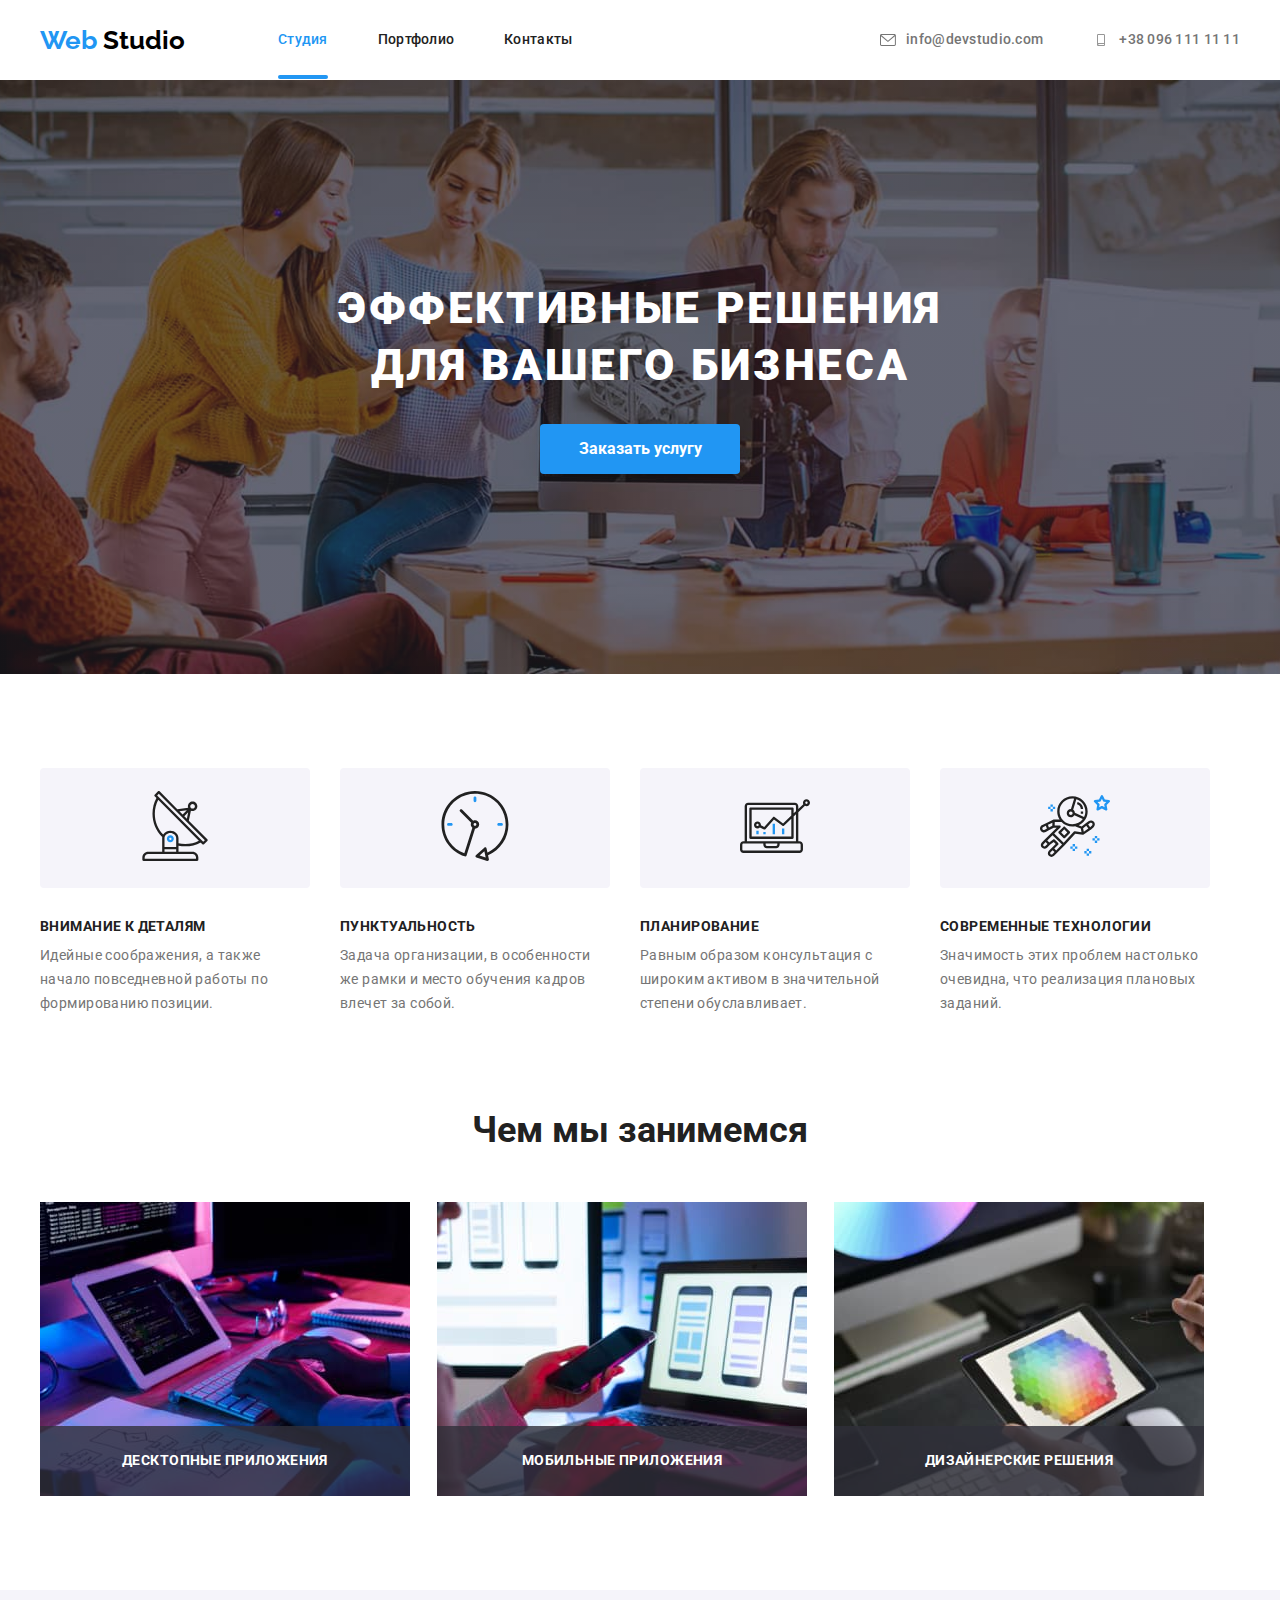
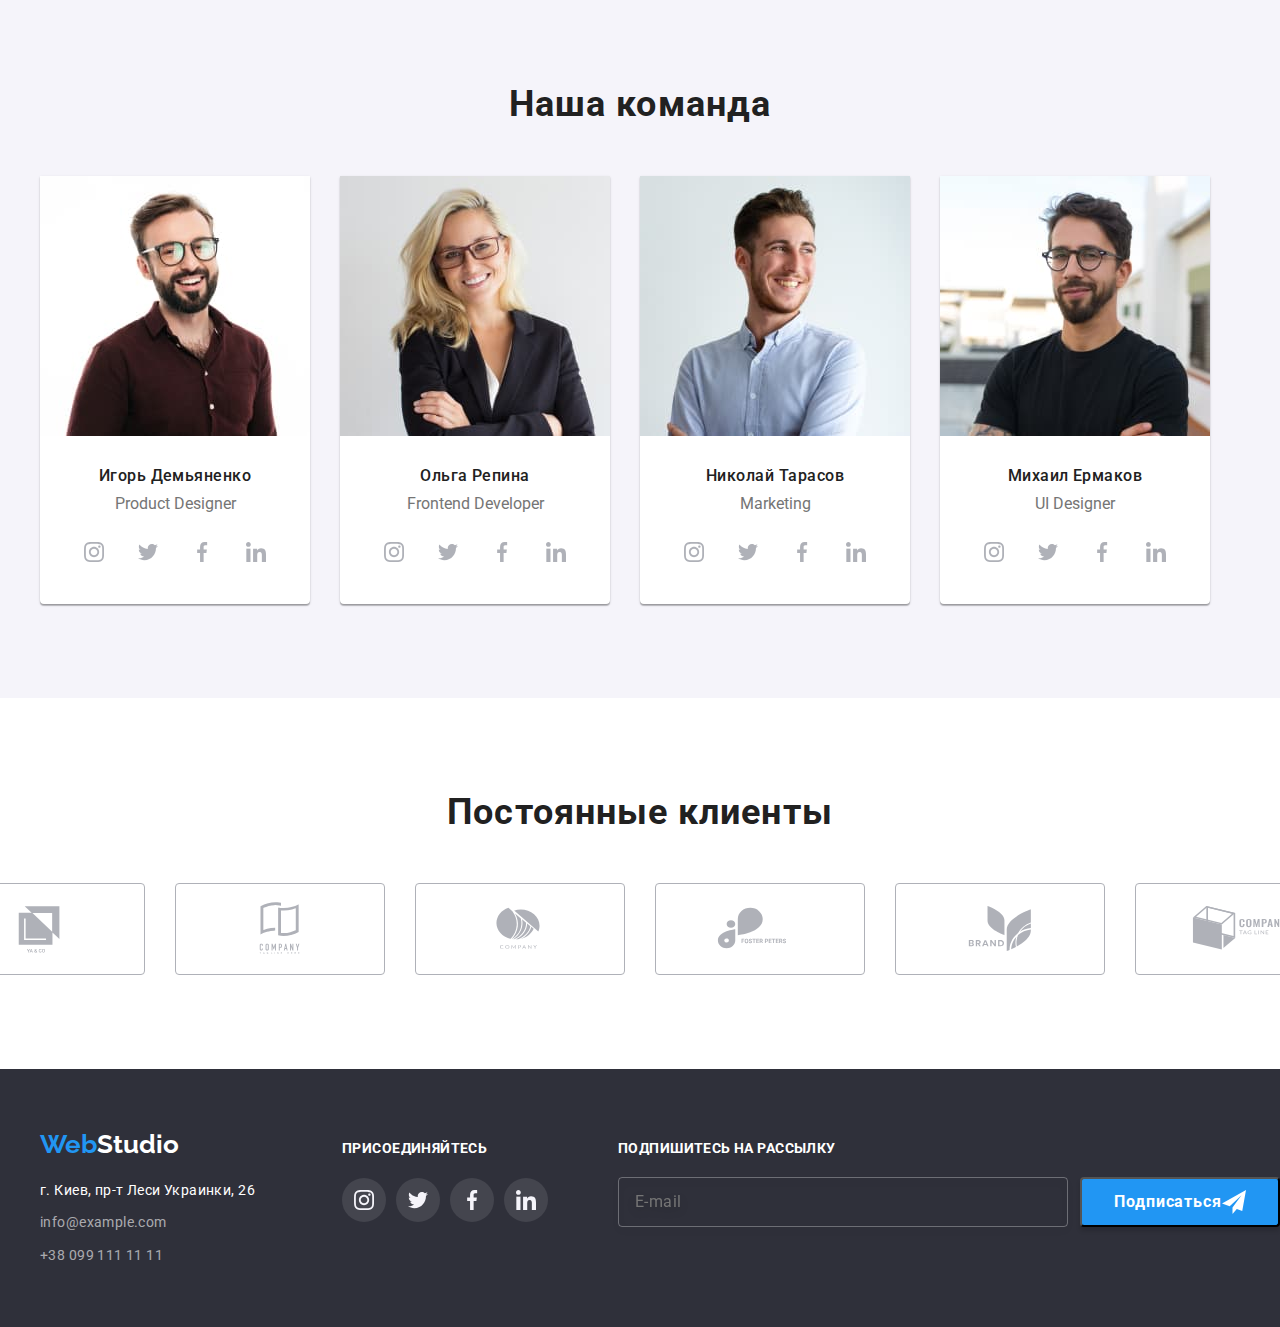
==== commit 251c5df9: "correction" ====
--- a/index.html
+++ b/index.html
@@ -125,7 +125,12 @@
                 <div class="container">
                 <h2 class="team__title">Наша команда</h2>
                 <ul class="list team-list">
-                    <li class="team-list__item"><img src="./images/img-1.jpg" alt="Игорь Демьяненко" width="270" height="260">
+                    <li class="team-list__item">
+                        <picture>
+                            <source srcset="./images/img-mob1x.jpg 1x,
+                                                        ./images/img-mob2x.jpg 2x" media="(max-width: 767px)" />
+                        <img src="./images/img-1.jpg" alt="Игорь Демьяненко">
+                        </picture>
                         <div class="team-container">
                             
                             <h3 class="team-container__subtitle">Игорь Демьяненко</h3>
@@ -168,7 +173,16 @@
                         </div>
                         
                     </li>
-                    <li class="team-list__item"><img src="./images/img-2.jpg" alt="Ольга Репина" width="270" height="260">
+                    <li class="team-list__item">
+                        <picture>
+                            <source
+                            srcset="./images/img-2mob-1x.jpg 1x,
+                                ./images/img-2mob-2x.jpg 2x " 
+                            media="(max-width: 767px)"
+                        />
+                            <img src="./images/img-2.jpg" alt="Ольга Репина" >
+                        </picture>
+                        
                         <div class="team-container">
                             <h3 class="team-container__subtitle">Ольга Репина</h3>
                             <p class="team-container__functions">Frontend Developer</p>
@@ -209,7 +223,13 @@
                             </ul>
                         </div>
                     </li>
-                    <li class="team-list__item"><img src="./images/img-3.jpg" alt="Николай Тарасов" width="270" height="260">
+                    <li class="team-list__item">
+                        <picture>
+                            <source srcset="./images/img-3mob-1x.jpg 1x,
+                                     ./images/img-3mob-2x.jpg 2x"
+                                      media="(max-width: 767px)" />
+                            <img src="./images/img-3.jpg" alt="Николай Тарасов">
+                        </picture>
                         <div class="team-container">
                             <h3 class="team-container__subtitle">Николай Тарасов</h3>
                             <p class="team-container__functions">Marketing</p>
@@ -250,7 +270,12 @@
                             </ul>
                         </div>
                     </li>
-                    <li class="team-list__item"><img src="./images/img-4.jpg" alt="Михаил Ермаков" width="270" height="260">
+                    <li class="team-list__item">
+                        <picture>
+                            <source srcset="./images/img-4mob-1x.jpg 1x,
+                         ./images/img-4mob-2x.jpg 2x" media="(max-width: 767px)" />
+                            <img src="./images/img-4.jpg" alt="Михаил Ермаков">
+                        </picture>
                         <div class="team-container">
                             <h3 class="team-container__subtitle">Михаил Ермаков</h3>
                             <p class="team-container__functions">UI Designer</p>
@@ -370,10 +395,10 @@
                 <span class="logo-footer__end">Studio</span>
             </a>
             <address>
-                <ul id="contact" class="list footer__contact">
-                    <li class="footer__contact--item maps-item"><a class="link footer-contact__maps" href=" https://www.google.com/maps/place/%D0%B1%D1%83%D0%BB%D1%8C%D0%B2%D0%B0%D1%80+%D0%9B%D0%B5%D1%81%D1%96+%D0%A3%D0%BA%D1%80%D0%B0%D1%97%D0%BD%D0%BA%D0%B8,+26,+%D0%9A%D0%B8%D1%97%D0%B2,+02000/@50.4265804,30.5296525,15z/data=!3m1!4b1!4m5!3m4!1s0x40d4cf0e033ecbe9:0x57a4dffefec77da0!8m2!3d50.4265807!4d30.5383858"> г. Киев, пр-т Леси Украинки, 26</a></li>
-                    <li class="footer__contact--item mail-item"><a class="link footer-contact__mail" href="mailto:info@example.com">info@example.com</a></li>
-                    <li class="footer__contact--item"><a class="link footer-contact__tel" href="tel:+380991111111">+38 099 111 11 11</a></li>
+                <ul id="contact" class="list footer-contact">
+                    <li class="footer-contact__item maps-item"><a class="link footer-contact__maps" href=" https://www.google.com/maps/place/%D0%B1%D1%83%D0%BB%D1%8C%D0%B2%D0%B0%D1%80+%D0%9B%D0%B5%D1%81%D1%96+%D0%A3%D0%BA%D1%80%D0%B0%D1%97%D0%BD%D0%BA%D0%B8,+26,+%D0%9A%D0%B8%D1%97%D0%B2,+02000/@50.4265804,30.5296525,15z/data=!3m1!4b1!4m5!3m4!1s0x40d4cf0e033ecbe9:0x57a4dffefec77da0!8m2!3d50.4265807!4d30.5383858"> г. Киев, пр-т Леси Украинки, 26</a></li>
+                    <li class="footer-contact__item mail-item"><a class="link footer-contact__mail" href="mailto:info@example.com">info@example.com</a></li>
+                    <li class="footer-contact__item"><a class="link footer-contact__tel" href="tel:+380991111111">+38 099 111 11 11</a></li>
                 </ul>
             </address>
             
--- a/css/main.min.css
+++ b/css/main.min.css
@@ -1,2 +1,2 @@
-body{font-family:'Roboto', sans-serif;font-weight:normal;background:#E5E5E5;color:#212121}h1,h2,h3,h4,h5,h6,p,ul,li{margin:0;padding:0}img{display:block;max-width:100%}.list{list-style:none}.container{width:100%;margin:0 auto;padding:0 15px}@media screen and (min-width: 480px){.container{width:480px;margin:0 auto;padding:0 15px}}@media screen and (min-width: 768px){.container{width:768px}}@media screen and (min-width: 1200px){.container{width:1200px}}.link{color:#212121;text-decoration:none;cursor:pointer}.header__container,.site-list,.connect__list--link,.hero-list__container,.social-list,.social-list__link,.customer-list__link,.footer-social,.footer-social__link,.button-footer-form,.portfolio-main,.polisity-label,.button-checkbox{display:-webkit-box;display:-ms-flexbox;display:flex;-webkit-box-pack:center;-ms-flex-pack:center;justify-content:center;-webkit-box-align:center;-ms-flex-align:center;align-items:center}.visually-hidden{position:absolute;width:1px;height:1px;margin:-1px;border:0;padding:0;white-space:nowrap;-webkit-clip-path:inset(100%);clip-path:inset(100%);clip:rect(0 0 0 0);overflow:hidden}:root{--first-color: #212121;--accent-color: #2196F3;--second-color: #757575;--other-color: #FFFFFF;--font-main:"Roboto", sans-serif;--font-second: "Raleway"}.page__header{background:var(--other-color)}.list{list-style:none}.page__header--portfolio{border-bottom:1px solid #ECECEC;background:var(--other-color)}@media screen and (max-width: 767px){.header__container{height:60px}}@media screen and (max-width: 767px){.site-list{display:none}}.connect{margin-left:auto}@media screen and (max-width: 767px){.connect{display:none}}.site-list__item:not(:last-child){margin-right:50px}.site-list{font-weight:500;font-size:14px;letter-spacing:0.02em;line-height:1.14;text-align:center}.connect__list{display:-webkit-box;display:-ms-flexbox;display:flex}.link__start{margin-right:50px}.connect__list--link{color:var(--second-color);-webkit-transition:color 250ms cubic-bezier(0.4, 0, 0.2, 1);transition:color 250ms cubic-bezier(0.4, 0, 0.2, 1);padding:32px 0}.connect__list--link:hover,.connect__list--link:focus{color:var(--accent-color)}.connect__list--link:focus .connect__icon--mail,.connect__list--link:focus .connect__icon--tel,.connect__list--link:hover .connect__icon--mail,.connect__list--link:hover .connect__icon--tel{fill:var(--accent-color)}.connect__icon--mail,.connect__icon--tel{margin-right:10px;fill:var(--second-color);-webkit-transition:fill 250ms cubic-bezier(0.4, 0, 0.2, 1);transition:fill 250ms cubic-bezier(0.4, 0, 0.2, 1)}.site-list__item:hover .link,.site-list__item:focus .link{color:var(--accent-color)}.site-list__link{position:relative;-webkit-transition:color 250ms cubic-bezier(0.4, 0, 0.2, 1);transition:color 250ms cubic-bezier(0.4, 0, 0.2, 1);padding:32px 0}.site-list__link.active::after{display:-webkit-box;display:-ms-flexbox;display:flex;content:'';position:absolute;width:100%;height:4px;bottom:0;background:var(--accent-color);border-radius:2px}.header__logo{text-decoration:none;margin-right:93px;font-weight:bold;font-size:26px;line-height:31px;font-family:var(--font-second);font-style:normal;font-weight:bold;font-size:26px;line-height:1.19}@media screen and (max-width: 767px){.header__logo{position:absolute;left:15px}}.header__logo--start{color:var(--accent-color)}.header__logo--end{color:#000}@media screen and (max-width: 767px){.order{background:#2F303A;background-image:-webkit-gradient(linear, left top, left bottom, from(rgba(47,48,58,0.4)), to(rgba(47,48,58,0.4))),url(../images/hero-bg-mob.jpg);background-image:linear-gradient(rgba(47,48,58,0.4), rgba(47,48,58,0.4)),url(../images/hero-bg-mob.jpg);background-repeat:no-repeat;background-position:center;background-size:cover;padding:200px 0}}@media screen and (max-width: 767px) and (min-device-pixel-ratio: 2), screen and (max-width: 767px) and (-webkit-min-device-pixel-ratio: 2), screen and (max-width: 767px) and (min-resolution: 192dpi), screen and (max-width: 767px) and (min-resolution: 2dppx){.order{background:#2F303A;background-image:-webkit-gradient(linear, left top, left bottom, from(rgba(47,48,58,0.4)), to(rgba(47,48,58,0.4))),url(../images/hero-bg-mob2x.jpg);background-image:linear-gradient(rgba(47,48,58,0.4), rgba(47,48,58,0.4)),url(../images/hero-bg-mob2x.jpg);background-repeat:no-repeat;background-position:center;background-size:cover}}@media screen and (min-width: 768px){.order{background:#2F303A;background-image:-webkit-gradient(linear, left top, left bottom, from(rgba(47,48,58,0.4)), to(rgba(47,48,58,0.4))),url(../images/hero-bg-tab.jpg);background-image:linear-gradient(rgba(47,48,58,0.4), rgba(47,48,58,0.4)),url(../images/hero-bg-tab.jpg);background-repeat:no-repeat;background-position:center;background-size:cover;padding:200px 0}}@media screen and (min-width: 1200px){.order{padding-top:200px;padding-bottom:200px;text-align:center;background:#2F303A;background-image:-webkit-gradient(linear, left top, left bottom, from(rgba(47,48,58,0.4)), to(rgba(47,48,58,0.4))),url(../images/hero-bg.jpg);background-image:linear-gradient(rgba(47,48,58,0.4), rgba(47,48,58,0.4)),url(../images/hero-bg.jpg);background-repeat:no-repeat;background-position:center;background-size:cover}}.order-text{width:696px;margin-left:auto;margin-right:auto;margin-bottom:30px;font-weight:900;font-size:44px;line-height:1.3;text-align:center;color:var(--other-color);letter-spacing:0.06em;text-transform:uppercase}@media screen and (max-width: 767px){.order-text{width:360px;font-size:26px;text-align:center}}@media screen and (min-width: 768px){.order-text{width:360px;font-size:26px;text-align:center}}@media screen and (max-width: 767px){.order-title{text-align:center}}@media screen and (min-width: 768px){.order-title{text-align:center}}.order-button{background:var(--accent-color);-webkit-box-shadow:0px 4px 4px rgba(0,0,0,0.15);box-shadow:0px 4px 4px rgba(0,0,0,0.15);border-radius:4px;color:var(--other-color);width:200px;height:50px}.order-button:hover .button,.order-button:focus .button{color:#188CE8}.button-text{font-family:var(--font-main);font-style:normal;font-weight:bold;font-size:16px;line-height:1.87}.hero{background:var(--other-color);padding-bottom:94px;padding-top:94px}@media screen and (min-width: 1200px){.hero-list{display:-webkit-box;display:-ms-flexbox;display:flex;-webkit-box-align:center;-ms-flex-align:center;align-items:center}}.title{font-weight:bold;font-size:14px;line-height:1,14;letter-spacing:0.03em;text-transform:uppercase;margin-bottom:10px}@media screen and (max-width: 767px){.title{text-align:center;margin-bottom:10px}}.title__content{font-size:14px;line-height:1.71;color:var(--second-color);letter-spacing:0.03em}@media screen and (max-width: 767px){.title__content{margin-bottom:30px}}.hero-list__container{height:120px;background:#F5F4FA;border-radius:4px;margin-bottom:30px}@media screen and (min-width: 1200px){.hero-list__item{margin-right:30px;min-width:270px}}.work{text-align:center;background:var(--other-color);padding-bottom:94px}@media screen and (max-width: 767px){.work{display:none}}.work-list{display:-webkit-box;display:-ms-flexbox;display:flex}.work-list__item:not(:last-child){margin-right:27px}.work__title{font-weight:bold;font-size:36px;line-height:1.16;margin-bottom:50px;margin-left:auto;margin-right:auto}.work-list__item{position:relative}.work__text{position:absolute;left:0;bottom:0;width:100%;height:70px;padding:27px 0;font-weight:bold;font-size:14px;line-height:1.14;text-align:center;letter-spacing:0.03em;text-transform:uppercase;background:rgba(47,48,58,0.8);color:var(--other-color)}.team{background:#F5F4FA;text-align:center;display:-webkit-box;display:-ms-flexbox;display:flex;padding-bottom:94px;padding-top:94px}@media screen and (min-width: 1200px){.team-list{display:-webkit-box;display:-ms-flexbox;display:flex}}.team-list__item:not(:last-child){margin-right:30px}.team-list__item{background:var(--other-color);-webkit-box-shadow:0px 1px 3px rgba(0,0,0,0.12),0px 1px 1px rgba(0,0,0,0.14),0px 2px 1px rgba(0,0,0,0.2);box-shadow:0px 1px 3px rgba(0,0,0,0.12),0px 1px 1px rgba(0,0,0,0.14),0px 2px 1px rgba(0,0,0,0.2);border-radius:0px 0px 4px 4px}.team-container{padding:30px 0 30px 0}.team__title{-webkit-box-pack:center;-ms-flex-pack:center;justify-content:center;font-weight:bold;font-size:36px;line-height:1.16;letter-spacing:0.03em;display:-webkit-box;display:-ms-flexbox;display:flex;margin-left:auto;margin-right:auto;margin-bottom:50px}.team-container__subtitle{font-weight:500;font-size:16px;line-height:1.187;letter-spacing:0.03em;margin-bottom:10px}.team-container__functions{font-size:16px;line-height:1.18;color:var(--second-color);margin-bottom:16px}.social-list__link{width:44px;height:44px;background-color:var(--other-color);border-radius:50%;-webkit-transition:background-color 250ms cubic-bezier(0.4, 0, 0.2, 1);transition:background-color 250ms cubic-bezier(0.4, 0, 0.2, 1)}.social-list__link:hover,.social-list__link:focus{background-color:var(--accent-color)}.social-list__link:hover .social-list__icon,.social-list__link:focus .social-list__icon{fill:var(--other-color)}.social-list__item+.social-list__item{margin-left:10px}.social-list__icon{fill:#AFB1B8;-webkit-transition:fill 250ms cubic-bezier(0.4, 0, 0.2, 1);transition:fill 250ms cubic-bezier(0.4, 0, 0.2, 1)}.customer{padding:94px 0;background-color:var(--other-color)}.customer__title{font-weight:bold;font-size:36px;line-height:1.15;text-align:center;letter-spacing:0.03em;margin-bottom:50px}@media screen and (min-width: 1200px){.customer-list{display:-webkit-box;display:-ms-flexbox;display:flex;-webkit-box-pack:center;-ms-flex-pack:center;justify-content:center;margin-left:-30px}}.customer-list__item{display:-webkit-box;display:-ms-flexbox;display:flex;-ms-flex-preferred-size:calc(100% / 6 - 30px);flex-basis:calc(100% / 6 - 30px);margin-left:30px}.customer-list__link{border:1px solid #AFB1B8;-webkit-box-sizing:border-box;box-sizing:border-box;border-radius:4px;width:170px;height:92px;-webkit-transition:border-color 250ms cubic-bezier(0.4, 0, 0.2, 1);transition:border-color 250ms cubic-bezier(0.4, 0, 0.2, 1)}.customer-list__icon{fill:#AFB1B8;-webkit-transition:fill 250ms cubic-bezier(0.4, 0, 0.2, 1);transition:fill 250ms cubic-bezier(0.4, 0, 0.2, 1)}.customer-list__link:hover,.customer-list__link:focus{border-color:var(--accent-color)}.customer-list__link:focus .customer-list__icon,.customer-list__link:hover .customer-list__icon{fill:var(--accent-color)}@media screen and (min-width: 1200px){.main-footer{display:-webkit-box;display:-ms-flexbox;display:flex;-webkit-box-align:baseline;-ms-flex-align:baseline;align-items:baseline}}.contact-footer{background:#2F303A;padding:60px 0;margin-left:auto;margin-right:auto}.contact-link{color:var(--second-color)}.footer__contact--item:hover .link,.footer__contact--item:focus .link{color:var(--accent-color)}.footer-left{text-decoration:none;margin-right:70px}.logo-footer{display:-webkit-box;display:-ms-flexbox;display:flex;padding:0;margin-bottom:20px;text-decoration:none;margin-right:93px;font-weight:bold;font-size:26px;line-height:31px;font-family:var(--font-second);font-style:normal;font-weight:bold;font-size:26px;line-height:1.19}.logo-footer__start{color:var(--accent-color)}.logo-footer__end{color:var(--other-color)}.web-studio-color-studio-footer{color:var(--other-color)}.footer-contact__maps{font-style:normal;font-weight:normal;font-size:14px;line-height:1.5;color:var(--other-color);letter-spacing:0.03em;margin-bottom:20px;-webkit-transition:color 250ms cubic-bezier(0.4, 0, 0.2, 1);transition:color 250ms cubic-bezier(0.4, 0, 0.2, 1)}.maps-item{margin-bottom:9px}.mail-item{margin-bottom:9px}.footer-contact__mail,.footer-contact__tel{font-style:normal;font-weight:normal;font-size:14px;line-height:24px;letter-spacing:0.03em;color:rgba(255,255,255,0.6);-webkit-transition:color 250ms cubic-bezier(0.4, 0, 0.2, 1);transition:color 250ms cubic-bezier(0.4, 0, 0.2, 1)}.footer-center-title{color:var(--other-color);font-weight:bold;font-size:14px;line-height:1.33;letter-spacing:0.03em;text-transform:uppercase;margin-bottom:20px}.footer-social__item+.footer-social__item{margin-left:10px}.footer-social__link{width:44px;height:44px;border-radius:50%;background-color:rgba(255,255,255,0.1);-webkit-transition:background-color 250ms cubic-bezier(0.4, 0, 0.2, 1);transition:background-color 250ms cubic-bezier(0.4, 0, 0.2, 1)}.footer-social__icon{fill:#F5F4FA}.footer-social__link:hover,.footer-social__link:focus{background-color:var(--accent-color)}.footer-right{margin-left:70px}@media screen and (min-width: 1200px){.footer-form-field{position:relative;display:-webkit-box;display:-ms-flexbox;display:flex}}.footer-right__title{margin-bottom:20px;font-weight:bold;font-size:14px;line-height:1.14;letter-spacing:0.03em;text-transform:uppercase;color:var(--other-color)}.footer-form-field input{padding:16px;letter-spacing:0.03em;font-weight:normal;font-size:16px;line-height:20px;color:rgba(255,255,255,0.6)}.footer-input-email{width:450px;height:50px;border:1px solid rgba(255,255,255,0.3);-webkit-box-sizing:border-box;box-sizing:border-box;-webkit-filter:drop-shadow(0px 4px 4px rgba(0,0,0,0.15));filter:drop-shadow(0px 4px 4px rgba(0,0,0,0.15));border-radius:4px;background:none}.footer-label-email{position:absolute;top:50%;left:15px;-webkit-transform:translateY(-50%);transform:translateY(-50%)}.button-footer-form{width:200px;height:50px;margin-left:12px;background:var(--accent-color);-webkit-box-shadow:0px 4px 4px rgba(0,0,0,0.15);box-shadow:0px 4px 4px rgba(0,0,0,0.15);border-radius:4px}.footer-button-text{letter-spacing:0.06em;font-weight:bold;font-size:16px;line-height:2.14;color:var(--other-color)}.form-send-icon{margin-left:10px}.portfolio-section{background:var(--other-color);padding-bottom:94px;padding-top:94px}.portfolio-main{margin-bottom:56px}.portfolio-list{display:-webkit-box;display:-ms-flexbox;display:flex;-ms-flex-wrap:wrap;flex-wrap:wrap;margin-top:-30px;margin-left:-30px}.portfolio-list--image{-ms-flex-preferred-size:calc(100% / 3 - 30px);flex-basis:calc(100% / 3 - 30px);margin-left:30px;margin-top:30px;outline:1px solid #EEEEEE;width:100%;-webkit-transition:-webkit-box-shadow 250ms cubic-bezier(0.4, 0, 0.2, 1);transition:-webkit-box-shadow 250ms cubic-bezier(0.4, 0, 0.2, 1);transition:box-shadow 250ms cubic-bezier(0.4, 0, 0.2, 1);transition:box-shadow 250ms cubic-bezier(0.4, 0, 0.2, 1), -webkit-box-shadow 250ms cubic-bezier(0.4, 0, 0.2, 1)}.portfolio-list--image:focus,.portfolio-list--image:hover{-webkit-box-shadow:0px 1px 1px rgba(0,0,0,0.12),0px 4px 4px rgba(0,0,0,0.06),1px 4px 6px rgba(0,0,0,0.16);box-shadow:0px 1px 1px rgba(0,0,0,0.12),0px 4px 4px rgba(0,0,0,0.06),1px 4px 6px rgba(0,0,0,0.16)}.portfolio-list--image:hover .portfolio-overlay{-webkit-transform:translateY(0);transform:translateY(0)}.thumb-portfolio{position:relative;overflow:hidden}.portfolio-overlay{position:absolute;top:0;left:0;width:100%;height:100%;-webkit-transform:translateY(101%);transform:translateY(101%);width:370px;height:294px;-webkit-transition:-webkit-transform 250ms cubic-bezier(0.4, 0, 0.2, 1);transition:-webkit-transform 250ms cubic-bezier(0.4, 0, 0.2, 1);transition:transform 250ms cubic-bezier(0.4, 0, 0.2, 1);transition:transform 250ms cubic-bezier(0.4, 0, 0.2, 1), -webkit-transform 250ms cubic-bezier(0.4, 0, 0.2, 1);background:rgba(33,150,243,0.9)}.portfolio-overlay--text{position:absolute;top:50%;left:50%;-webkit-transform:translate(-50%, -50%);transform:translate(-50%, -50%);width:322px;height:168px;font-weight:normal;font-size:18px;line-height:1.55;letter-spacing:0.03em;color:var(--other-color)}.portfolio-paragraf{padding:20px 24px}.portfolio-paragraf--title{font-weight:bold;font-size:18px;line-height:2;letter-spacing:0.06em;margin-bottom:4px}.portfolio-paragraf--function{color:var(--second-color);font-size:16px;line-height:1.87;letter-spacing:0.03em}.portfolio-container{margin:0 auto}.current{color:var(--accent-color)}.portfolio-main__button,.order-button{cursor:pointer;border:none}.portfolio-main__button{background:#F5F4FA;border-radius:4px;color:var(--brand-color);margin-right:8px;-webkit-transition:color 250ms cubic-bezier(0.4, 0, 0.2, 1),background-color 250ms cubic-bezier(0.4, 0, 0.2, 1),-webkit-box-shadow 250ms cubic-bezier(0.4, 0, 0.2, 1);transition:color 250ms cubic-bezier(0.4, 0, 0.2, 1),background-color 250ms cubic-bezier(0.4, 0, 0.2, 1),-webkit-box-shadow 250ms cubic-bezier(0.4, 0, 0.2, 1);transition:color 250ms cubic-bezier(0.4, 0, 0.2, 1),box-shadow 250ms cubic-bezier(0.4, 0, 0.2, 1),background-color 250ms cubic-bezier(0.4, 0, 0.2, 1);transition:color 250ms cubic-bezier(0.4, 0, 0.2, 1),box-shadow 250ms cubic-bezier(0.4, 0, 0.2, 1),background-color 250ms cubic-bezier(0.4, 0, 0.2, 1),-webkit-box-shadow 250ms cubic-bezier(0.4, 0, 0.2, 1)}.portfolio-main__button:focus,.portfolio-main__button:hover{background-color:var(--accent-color);color:#F5F4FA;-webkit-box-shadow:0px 3px 1px rgba(0,0,0,0.1),0px 1px 2px rgba(0,0,0,0.08),0px 2px 2px rgba(0,0,0,0.12);box-shadow:0px 3px 1px rgba(0,0,0,0.1),0px 1px 2px rgba(0,0,0,0.08),0px 2px 2px rgba(0,0,0,0.12)}.current{color:var(--accent-color)}.button-all{font-family:var(--font-main);font-weight:500;font-size:16px;line-height:1.62;letter-spacing:0.03em;width:73px;height:38px;left:495px;top:174px}.button-web{font-family:var(--font-main);font-weight:500;font-size:16px;line-height:1.62;letter-spacing:0.03em;width:128px;height:38px;left:576px;top:174px}.button-app{font-family:var(--font-main);font-weight:500;font-size:16px;line-height:1.62;letter-spacing:0.03em;width:145px;height:38px;left:712px;top:174px}.button-design{font-family:var(--font-main);font-weight:500;font-size:16px;line-height:1.62;letter-spacing:0.03em;width:103px;height:38px;left:865px;top:174px}.button-marketing{font-family:var(--font-main);font-weight:500;font-size:16px;line-height:1.62;letter-spacing:0.03em;width:130px;height:38px;left:976px;top:174px}.portfolio{font-weight:500;font-size:16px;line-height:1.62}.portfolio-paragraf--title{font-weight:bold;font-size:18px;line-height:2;letter-spacing:0.06em}.title-function{font-size:16px;line-height:1.87;color:var(--second-color);letter-spacing:0.03em}textarea{resize:none}.modal{position:absolute;left:50%;top:50%;-webkit-transform:translate(-50%, -50%);transform:translate(-50%, -50%);width:528px;height:581px;background:var(--other-color);-webkit-box-shadow:0px 1px 3px rgba(0,0,0,0.12),0px 1px 1px rgba(0,0,0,0.14),0px 2px 1px rgba(0,0,0,0.2);box-shadow:0px 1px 3px rgba(0,0,0,0.12),0px 1px 1px rgba(0,0,0,0.14),0px 2px 1px rgba(0,0,0,0.2);border-radius:4px;-webkit-transition:background 250ms cubic-bezier(0.4, 0, 0.2, 1);transition:background 250ms cubic-bezier(0.4, 0, 0.2, 1)}.backdrop{position:fixed;left:0px;top:0px;width:100%;height:100%;background:rgba(0,0,0,0.2);-webkit-transition:background 250ms cubic-bezier(0.4, 0, 0.2, 1);transition:background 250ms cubic-bezier(0.4, 0, 0.2, 1)}.backdrop.is-hidden{pointer-events:none;opacity:0;visibility:hidden}.modal-icon{position:absolute;top:0;right:0;margin:6px;padding:0;cursor:pointer;-webkit-transition:fill 250ms cubic-bezier(0.4, 0, 0.2, 1);transition:fill 250ms cubic-bezier(0.4, 0, 0.2, 1)}.modal-icon:hover{fill:var(--accent-color)}.modal-button{position:absolute;top:0;right:0;margin:8px;width:30px;height:30px;border-radius:50%;background:var(--other-color);border:1px solid rgba(0,0,0,0.1)}.modal-title{font-weight:bold;font-size:20px;line-height:23px;text-align:center;letter-spacing:0.03em;color:var(--first-color);margin:40px auto 30px auto}.form{padding:0;margin:0;width:448px;margin-left:auto;margin-right:auto}.form-field{display:-webkit-box;display:-ms-flexbox;display:flex;-webkit-box-orient:vertical;-webkit-box-direction:normal;-ms-flex-direction:column;flex-direction:column;position:relative}.form-label{margin-bottom:4px;font-weight:normal;font-size:12px;line-height:1.16;letter-spacing:0.01em;color:var(--second-color)}.form-input{padding-left:42px;width:100%;height:40px;margin-bottom:10px;border:1px solid rgba(33,33,33,0.2);-webkit-box-sizing:border-box;box-sizing:border-box;border-radius:4px;outline:none;cursor:pointer;-webkit-transition:border-color 250ms cubic-bezier(0.4, 0, 0.2, 1);transition:border-color 250ms cubic-bezier(0.4, 0, 0.2, 1)}.form-input:focus{border-color:var(--accent-color)}.form-icon{position:absolute;top:55%;left:15px;-webkit-transform:translateY(-50%);transform:translateY(-50%)}.form-input:focus+.form-icon{fill:var(--accent-color);-webkit-transition:fill 250ms cubic-bezier(0.4, 0, 0.2, 1);transition:fill 250ms cubic-bezier(0.4, 0, 0.2, 1)}.form-coments{padding:12px 16px;height:120px;border:1px solid rgba(33,33,33,0.2);-webkit-box-sizing:border-box;box-sizing:border-box;border-radius:4px}.polisity-label{font-weight:normal;font-size:14px;line-height:1.2;letter-spacing:0.03em;color:var(--second-color)}.polisity-label::before{content:'';width:15px;height:15px;border:1px solid var(--first-color);border-radius:2px;margin-right:7px}.polisity-check:checked+.polisity-label::before{border:none;background-image:url(../images/icon-check.svg);background-repeat:no-repeat;background-position:center;block-size:cover}.polisity-link{color:var(--accent-color)}.checkbox-content{padding:20px 0 30px 0}.button-checkbox{margin:0 auto;font-weight:bold;font-size:16px;line-height:1.87;width:200px;height:50px;background:#188CE8;-webkit-box-shadow:0px 4px 4px rgba(0,0,0,0.15);box-shadow:0px 4px 4px rgba(0,0,0,0.15);border-radius:4px;color:var(--other-color)}
+body{font-family:'Roboto', sans-serif;font-weight:normal;background:#E5E5E5;color:#212121}h1,h2,h3,h4,h5,h6,p,ul,li{margin:0;padding:0}img{display:block;max-width:100%}.list{list-style:none}.container{width:100%;margin:0 auto;padding:0 15px}@media screen and (min-width: 480px){.container{width:480px;margin:0 auto;padding:0 15px}}@media screen and (min-width: 768px){.container{width:768px}}@media screen and (min-width: 1200px){.container{width:1200px}}.link{color:#212121;text-decoration:none;cursor:pointer}.header__container,.site-list,.connect__list--link,.hero-list__container,.social-list,.social-list__link,.customer-list__link,.footer-social,.footer-social__link,.button-footer-form,.portfolio-main,.polisity-label,.button-checkbox{display:-webkit-box;display:-ms-flexbox;display:flex;-webkit-box-pack:center;-ms-flex-pack:center;justify-content:center;-webkit-box-align:center;-ms-flex-align:center;align-items:center}.visually-hidden{position:absolute;width:1px;height:1px;margin:-1px;border:0;padding:0;white-space:nowrap;-webkit-clip-path:inset(100%);clip-path:inset(100%);clip:rect(0 0 0 0);overflow:hidden}:root{--first-color: #212121;--accent-color: #2196F3;--second-color: #757575;--other-color: #FFFFFF;--font-main:"Roboto", sans-serif;--font-second: "Raleway"}.page__header{background:var(--other-color)}.list{list-style:none}.page__header--portfolio{border-bottom:1px solid #ECECEC;background:var(--other-color)}@media screen and (max-width: 767px){.header__container{height:60px}}@media screen and (max-width: 767px){.site-list{display:none}}.connect{margin-left:auto}@media screen and (max-width: 767px){.connect{display:none}}.site-list__item:not(:last-child){margin-right:50px}.site-list{font-weight:500;font-size:14px;letter-spacing:0.02em;line-height:1.14;text-align:center}.connect__list{display:-webkit-box;display:-ms-flexbox;display:flex}.link__start{margin-right:50px}.connect__list--link{font-weight:500;font-style:normal;font-size:14px;line-height:1.14;letter-spacing:0.02em;color:var(--second-color);-webkit-transition:color 250ms cubic-bezier(0.4, 0, 0.2, 1);transition:color 250ms cubic-bezier(0.4, 0, 0.2, 1);padding:32px 0}.connect__list--link:hover,.connect__list--link:focus{color:var(--accent-color)}.connect__list--link:focus .connect__icon--mail,.connect__list--link:focus .connect__icon--tel,.connect__list--link:hover .connect__icon--mail,.connect__list--link:hover .connect__icon--tel{fill:var(--accent-color)}.connect__icon--mail,.connect__icon--tel{margin-right:10px;fill:var(--second-color);-webkit-transition:fill 250ms cubic-bezier(0.4, 0, 0.2, 1);transition:fill 250ms cubic-bezier(0.4, 0, 0.2, 1)}.site-list__item:hover .link,.site-list__item:focus .link{color:var(--accent-color)}.site-list__link{position:relative;-webkit-transition:color 250ms cubic-bezier(0.4, 0, 0.2, 1);transition:color 250ms cubic-bezier(0.4, 0, 0.2, 1);padding:32px 0}.site-list__link.active::after{display:-webkit-box;display:-ms-flexbox;display:flex;content:'';position:absolute;width:100%;height:4px;bottom:0;background:var(--accent-color);border-radius:2px}.header__logo{text-decoration:none;margin-right:93px;font-weight:bold;font-size:26px;line-height:31px;font-family:var(--font-second);font-style:normal;font-weight:bold;font-size:26px;line-height:1.19}@media screen and (max-width: 767px){.header__logo{position:absolute;left:15px}}.header__logo--start{color:var(--accent-color)}.header__logo--end{color:#000}@media screen and (max-width: 767px){.order{background:#2F303A;background-image:-webkit-gradient(linear, left top, left bottom, from(rgba(47,48,58,0.4)), to(rgba(47,48,58,0.4))),url(../images/hero-bg-mob.jpg);background-image:linear-gradient(rgba(47,48,58,0.4), rgba(47,48,58,0.4)),url(../images/hero-bg-mob.jpg);background-repeat:no-repeat;background-position:center;background-size:cover;padding:200px 0}}@media screen and (max-width: 767px) and (min-device-pixel-ratio: 2), screen and (max-width: 767px) and (-webkit-min-device-pixel-ratio: 2), screen and (max-width: 767px) and (min-resolution: 192dpi), screen and (max-width: 767px) and (min-resolution: 2dppx){.order{background:#2F303A;background-image:-webkit-gradient(linear, left top, left bottom, from(rgba(47,48,58,0.4)), to(rgba(47,48,58,0.4))),url(../images/hero-bg-mob2x.jpg);background-image:linear-gradient(rgba(47,48,58,0.4), rgba(47,48,58,0.4)),url(../images/hero-bg-mob2x.jpg);background-repeat:no-repeat;background-position:center;background-size:cover}}@media screen and (min-width: 768px){.order{background:#2F303A;background-image:-webkit-gradient(linear, left top, left bottom, from(rgba(47,48,58,0.4)), to(rgba(47,48,58,0.4))),url(../images/hero-bg-tab.jpg);background-image:linear-gradient(rgba(47,48,58,0.4), rgba(47,48,58,0.4)),url(../images/hero-bg-tab.jpg);background-repeat:no-repeat;background-position:center;background-size:cover;padding:200px 0}}@media screen and (min-width: 1200px){.order{padding-top:200px;padding-bottom:200px;text-align:center;background:#2F303A;background-image:-webkit-gradient(linear, left top, left bottom, from(rgba(47,48,58,0.4)), to(rgba(47,48,58,0.4))),url(../images/hero-bg.jpg);background-image:linear-gradient(rgba(47,48,58,0.4), rgba(47,48,58,0.4)),url(../images/hero-bg.jpg);background-repeat:no-repeat;background-position:center;background-size:cover}}@media screen and (max-width: 767px){.order-text{width:360px;font-size:26px;text-align:center}}@media screen and (min-width: 768px){.order-text{width:360px;font-size:26px;text-align:center}}@media screen and (min-width: 1200px){.order-text{width:696px;margin-left:auto;margin-right:auto;margin-bottom:30px;font-weight:900;font-size:44px;line-height:1.3;text-align:center;color:var(--other-color);letter-spacing:0.06em;text-transform:uppercase}}@media screen and (max-width: 767px){.order-title{text-align:center}}@media screen and (min-width: 768px){.order-title{text-align:center}}.order-button{background:var(--accent-color);-webkit-box-shadow:0px 4px 4px rgba(0,0,0,0.15);box-shadow:0px 4px 4px rgba(0,0,0,0.15);border-radius:4px;color:var(--other-color);width:200px;height:50px}.order-button:hover .button,.order-button:focus .button{color:#188CE8}.button-text{font-family:var(--font-main);font-style:normal;font-weight:bold;font-size:16px;line-height:1.87}.hero{background:var(--other-color);padding-bottom:94px;padding-top:94px}@media screen and (min-width: 1200px){.hero-list{display:-webkit-box;display:-ms-flexbox;display:flex;-webkit-box-align:center;-ms-flex-align:center;align-items:center}}.title{font-weight:bold;font-size:14px;line-height:1,14;letter-spacing:0.03em;text-transform:uppercase;margin-bottom:10px}@media screen and (max-width: 767px){.title{text-align:center;margin-bottom:10px}}.title__content{font-size:14px;line-height:1.71;color:var(--second-color);letter-spacing:0.03em}@media screen and (max-width: 767px){.title__content{margin-bottom:30px}}.hero-list__container{height:120px;background:#F5F4FA;border-radius:4px;margin-bottom:30px}@media screen and (min-width: 1200px){.hero-list__item{margin-right:30px;min-width:270px}}.work{text-align:center;background:var(--other-color);padding-bottom:94px}@media screen and (max-width: 767px){.work{display:none}}.work-list{display:-webkit-box;display:-ms-flexbox;display:flex}.work-list__item:not(:last-child){margin-right:27px}.work__title{font-weight:bold;font-size:36px;line-height:1.16;margin-bottom:50px;margin-left:auto;margin-right:auto}.work-list__item{position:relative}.work__text{position:absolute;left:0;bottom:0;width:100%;height:70px;padding:27px 0;font-weight:bold;font-size:14px;line-height:1.14;text-align:center;letter-spacing:0.03em;text-transform:uppercase;background:rgba(47,48,58,0.8);color:var(--other-color)}img{display:inline}@media screen and (min-width: 1200px){img{display:block}}.team{background:#F5F4FA;text-align:center;display:-webkit-box;display:-ms-flexbox;display:flex;padding-bottom:94px;padding-top:94px}@media screen and (min-width: 1200px){.team-list{display:-webkit-box;display:-ms-flexbox;display:flex}}@media screen and (max-width: 767px){.team-list__item:not(:last-child){margin-bottom:30px}}@media screen and (min-width: 1200px){.team-list__item:not(:last-child){margin-right:30px}}.team-list__item{background:var(--other-color);-webkit-box-shadow:0px 1px 3px rgba(0,0,0,0.12),0px 1px 1px rgba(0,0,0,0.14),0px 2px 1px rgba(0,0,0,0.2);box-shadow:0px 1px 3px rgba(0,0,0,0.12),0px 1px 1px rgba(0,0,0,0.14),0px 2px 1px rgba(0,0,0,0.2);border-radius:0px 0px 4px 4px}.team-container{padding:30px 0 30px 0}.team__title{-webkit-box-pack:center;-ms-flex-pack:center;justify-content:center;font-weight:bold;font-size:36px;line-height:1.16;letter-spacing:0.03em;display:-webkit-box;display:-ms-flexbox;display:flex;margin-left:auto;margin-right:auto;margin-bottom:50px}.team-container__subtitle{font-weight:500;font-size:16px;line-height:1.187;letter-spacing:0.03em;margin-bottom:10px}.team-container__functions{font-size:16px;line-height:1.18;color:var(--second-color);margin-bottom:16px}.social-list__link{width:44px;height:44px;background-color:var(--other-color);border-radius:50%;-webkit-transition:background-color 250ms cubic-bezier(0.4, 0, 0.2, 1);transition:background-color 250ms cubic-bezier(0.4, 0, 0.2, 1)}.social-list__link:hover,.social-list__link:focus{background-color:var(--accent-color)}.social-list__link:hover .social-list__icon,.social-list__link:focus .social-list__icon{fill:var(--other-color)}.social-list__item+.social-list__item{margin-left:10px}.social-list__icon{fill:#AFB1B8;-webkit-transition:fill 250ms cubic-bezier(0.4, 0, 0.2, 1);transition:fill 250ms cubic-bezier(0.4, 0, 0.2, 1)}.customer{padding:94px 0;background-color:var(--other-color)}.container{padding:0}.customer__title{font-weight:bold;font-size:36px;line-height:1.15;text-align:center;letter-spacing:0.03em;margin-bottom:50px}@media screen and (min-width: 1200px){.customer-list{display:-webkit-box;display:-ms-flexbox;display:flex;-webkit-box-pack:center;-ms-flex-pack:center;justify-content:center;margin-left:-30px}}@media screen and (max-width: 767px){.customer-list__item{display:inline-block;-ms-flex-preferred-size:calc((100% - 2 * 30px) / 2);flex-basis:calc((100% - 2 * 30px) / 2);margin:15px}}@media screen and (min-width: 1200px){.customer-list__item{display:-webkit-box;display:-ms-flexbox;display:flex;-ms-flex-preferred-size:calc(100% / 6 - 30px);flex-basis:calc(100% / 6 - 30px);margin-left:30px}}.customer-list__link{border:1px solid #AFB1B8;-webkit-box-sizing:border-box;box-sizing:border-box;border-radius:4px;width:210px;height:92px;-webkit-transition:border-color 250ms cubic-bezier(0.4, 0, 0.2, 1);transition:border-color 250ms cubic-bezier(0.4, 0, 0.2, 1)}.customer-list__icon{fill:#AFB1B8;-webkit-transition:fill 250ms cubic-bezier(0.4, 0, 0.2, 1);transition:fill 250ms cubic-bezier(0.4, 0, 0.2, 1)}.customer-list__link:hover,.customer-list__link:focus{border-color:var(--accent-color)}.customer-list__link:focus .customer-list__icon,.customer-list__link:hover .customer-list__icon{fill:var(--accent-color)}@media screen and (min-width: 1200px){.main-footer{display:-webkit-box;display:-ms-flexbox;display:flex;-webkit-box-align:baseline;-ms-flex-align:baseline;align-items:baseline}}.contact-footer{background:#2F303A;padding:60px 0;margin-left:auto;margin-right:auto}@media screen and (max-width: 767px){.contact-footer{text-align:center}}.contact-link{color:var(--second-color)}@media screen and (max-width: 767px){.footer-contact{margin-bottom:60px;margin-top:20px}}.footer-contact__item:hover .link,.footer-contact__item:focus .link{color:var(--accent-color)}.footer-left{text-decoration:none}@media screen and (min-width: 1200px){.footer-left{margin-right:70px}}@media screen and (max-width: 767px){.logo-footer{text-decoration:none;font-family:Raleway;font-style:normal;font-weight:bold;font-size:24px;line-height:28px;text-align:center;letter-spacing:0.03em}.logo-footer__start{color:var(--accent-color)}.logo-footer__end{color:var(--other-color)}}@media screen and (min-width: 1200px){.logo-footer{display:-webkit-box;display:-ms-flexbox;display:flex;padding:0;margin-bottom:20px;text-decoration:none;margin-right:93px;font-weight:bold;font-size:26px;line-height:31px;font-family:var(--font-second);font-style:normal;font-weight:bold;font-size:26px;line-height:1.19}.logo-footer__start{color:var(--accent-color)}.logo-footer__end{color:var(--other-color)}}.web-studio-color-studio-footer{color:var(--other-color)}.footer-contact__maps{font-style:normal;font-weight:normal;font-size:14px;line-height:1.5;color:var(--other-color);letter-spacing:0.03em;margin-bottom:20px;-webkit-transition:color 250ms cubic-bezier(0.4, 0, 0.2, 1);transition:color 250ms cubic-bezier(0.4, 0, 0.2, 1)}.maps-item{margin-bottom:9px}.mail-item{margin-bottom:9px}.footer-contact__mail,.footer-contact__tel{font-style:normal;font-weight:normal;font-size:14px;line-height:24px;letter-spacing:0.03em;color:rgba(255,255,255,0.6);-webkit-transition:color 250ms cubic-bezier(0.4, 0, 0.2, 1);transition:color 250ms cubic-bezier(0.4, 0, 0.2, 1)}.footer-center-title{color:var(--other-color);font-weight:bold;font-size:14px;line-height:1.33;letter-spacing:0.03em;text-transform:uppercase;margin-bottom:20px}@media screen and (max-width: 767px){.footer-social{margin-bottom:60px}}.footer-social__item+.footer-social__item{margin-left:10px}.footer-social__link{width:44px;height:44px;border-radius:50%;background-color:rgba(255,255,255,0.1);-webkit-transition:background-color 250ms cubic-bezier(0.4, 0, 0.2, 1);transition:background-color 250ms cubic-bezier(0.4, 0, 0.2, 1)}.footer-social__icon{fill:#F5F4FA}.footer-social__link:hover,.footer-social__link:focus{background-color:var(--accent-color)}@media screen and (min-width: 1200px){.footer-right{margin-left:70px}}@media screen and (min-width: 1200px){.footer-form-field{position:relative;display:-webkit-box;display:-ms-flexbox;display:flex}}.footer-right__title{margin-bottom:20px;font-weight:bold;font-size:14px;line-height:1.14;letter-spacing:0.03em;text-transform:uppercase;color:var(--other-color)}.footer-form-field input{padding:16px;letter-spacing:0.03em;font-weight:normal;font-size:16px;line-height:20px;color:rgba(255,255,255,0.6)}.footer-input-email{width:450px;height:50px;border:1px solid rgba(255,255,255,0.3);-webkit-box-sizing:border-box;box-sizing:border-box;-webkit-filter:drop-shadow(0px 4px 4px rgba(0,0,0,0.15));filter:drop-shadow(0px 4px 4px rgba(0,0,0,0.15));border-radius:4px;background:none}@media screen and (min-width: 1200px){.footer-label-email{position:absolute;top:50%;left:15px;-webkit-transform:translateY(-50%);transform:translateY(-50%)}}.button-footer-form{width:200px;height:50px;margin-left:12px;background:var(--accent-color);-webkit-box-shadow:0px 4px 4px rgba(0,0,0,0.15);box-shadow:0px 4px 4px rgba(0,0,0,0.15);border-radius:4px}@media screen and (max-width: 767px){.button-footer-form{margin:20px auto}}.footer-button-text{letter-spacing:0.06em;font-weight:bold;font-size:16px;line-height:2.14;color:var(--other-color)}.portfolio-section{background:var(--other-color);padding-bottom:94px;padding-top:94px}.portfolio-main{margin-bottom:56px}.portfolio-list{display:-webkit-box;display:-ms-flexbox;display:flex;-ms-flex-wrap:wrap;flex-wrap:wrap;margin-top:-30px;margin-left:-30px}.portfolio-list--image{-ms-flex-preferred-size:calc(100% / 3 - 30px);flex-basis:calc(100% / 3 - 30px);margin-left:30px;margin-top:30px;outline:1px solid #EEEEEE;width:100%;-webkit-transition:-webkit-box-shadow 250ms cubic-bezier(0.4, 0, 0.2, 1);transition:-webkit-box-shadow 250ms cubic-bezier(0.4, 0, 0.2, 1);transition:box-shadow 250ms cubic-bezier(0.4, 0, 0.2, 1);transition:box-shadow 250ms cubic-bezier(0.4, 0, 0.2, 1), -webkit-box-shadow 250ms cubic-bezier(0.4, 0, 0.2, 1)}.portfolio-list--image:focus,.portfolio-list--image:hover{-webkit-box-shadow:0px 1px 1px rgba(0,0,0,0.12),0px 4px 4px rgba(0,0,0,0.06),1px 4px 6px rgba(0,0,0,0.16);box-shadow:0px 1px 1px rgba(0,0,0,0.12),0px 4px 4px rgba(0,0,0,0.06),1px 4px 6px rgba(0,0,0,0.16)}.portfolio-list--image:hover .portfolio-overlay{-webkit-transform:translateY(0);transform:translateY(0)}.thumb-portfolio{position:relative;overflow:hidden}.portfolio-overlay{position:absolute;top:0;left:0;width:100%;height:100%;-webkit-transform:translateY(101%);transform:translateY(101%);width:370px;height:294px;-webkit-transition:-webkit-transform 250ms cubic-bezier(0.4, 0, 0.2, 1);transition:-webkit-transform 250ms cubic-bezier(0.4, 0, 0.2, 1);transition:transform 250ms cubic-bezier(0.4, 0, 0.2, 1);transition:transform 250ms cubic-bezier(0.4, 0, 0.2, 1), -webkit-transform 250ms cubic-bezier(0.4, 0, 0.2, 1);background:rgba(33,150,243,0.9)}.portfolio-overlay--text{position:absolute;top:50%;left:50%;-webkit-transform:translate(-50%, -50%);transform:translate(-50%, -50%);width:322px;height:168px;font-weight:normal;font-size:18px;line-height:1.55;letter-spacing:0.03em;color:var(--other-color)}.portfolio-paragraf{padding:20px 24px}.portfolio-paragraf--title{font-weight:bold;font-size:18px;line-height:2;letter-spacing:0.06em;margin-bottom:4px}.portfolio-paragraf--function{color:var(--second-color);font-size:16px;line-height:1.87;letter-spacing:0.03em}.portfolio-container{margin:0 auto}.current{color:var(--accent-color)}.portfolio-main__button,.order-button{cursor:pointer;border:none}.portfolio-main__button{background:#F5F4FA;border-radius:4px;color:var(--brand-color);margin-right:8px;-webkit-transition:color 250ms cubic-bezier(0.4, 0, 0.2, 1),background-color 250ms cubic-bezier(0.4, 0, 0.2, 1),-webkit-box-shadow 250ms cubic-bezier(0.4, 0, 0.2, 1);transition:color 250ms cubic-bezier(0.4, 0, 0.2, 1),background-color 250ms cubic-bezier(0.4, 0, 0.2, 1),-webkit-box-shadow 250ms cubic-bezier(0.4, 0, 0.2, 1);transition:color 250ms cubic-bezier(0.4, 0, 0.2, 1),box-shadow 250ms cubic-bezier(0.4, 0, 0.2, 1),background-color 250ms cubic-bezier(0.4, 0, 0.2, 1);transition:color 250ms cubic-bezier(0.4, 0, 0.2, 1),box-shadow 250ms cubic-bezier(0.4, 0, 0.2, 1),background-color 250ms cubic-bezier(0.4, 0, 0.2, 1),-webkit-box-shadow 250ms cubic-bezier(0.4, 0, 0.2, 1)}.portfolio-main__button:focus,.portfolio-main__button:hover{background-color:var(--accent-color);color:#F5F4FA;-webkit-box-shadow:0px 3px 1px rgba(0,0,0,0.1),0px 1px 2px rgba(0,0,0,0.08),0px 2px 2px rgba(0,0,0,0.12);box-shadow:0px 3px 1px rgba(0,0,0,0.1),0px 1px 2px rgba(0,0,0,0.08),0px 2px 2px rgba(0,0,0,0.12)}.current{color:var(--accent-color)}.button-all{font-family:var(--font-main);font-weight:500;font-size:16px;line-height:1.62;letter-spacing:0.03em;width:73px;height:38px;left:495px;top:174px}.button-web{font-family:var(--font-main);font-weight:500;font-size:16px;line-height:1.62;letter-spacing:0.03em;width:128px;height:38px;left:576px;top:174px}.button-app{font-family:var(--font-main);font-weight:500;font-size:16px;line-height:1.62;letter-spacing:0.03em;width:145px;height:38px;left:712px;top:174px}.button-design{font-family:var(--font-main);font-weight:500;font-size:16px;line-height:1.62;letter-spacing:0.03em;width:103px;height:38px;left:865px;top:174px}.button-marketing{font-family:var(--font-main);font-weight:500;font-size:16px;line-height:1.62;letter-spacing:0.03em;width:130px;height:38px;left:976px;top:174px}.portfolio{font-weight:500;font-size:16px;line-height:1.62}.portfolio-paragraf--title{font-weight:bold;font-size:18px;line-height:2;letter-spacing:0.06em}.title-function{font-size:16px;line-height:1.87;color:var(--second-color);letter-spacing:0.03em}textarea{resize:none}.modal{position:absolute;left:50%;top:50%;-webkit-transform:translate(-50%, -50%);transform:translate(-50%, -50%);width:528px;height:581px;background:var(--other-color);-webkit-box-shadow:0px 1px 3px rgba(0,0,0,0.12),0px 1px 1px rgba(0,0,0,0.14),0px 2px 1px rgba(0,0,0,0.2);box-shadow:0px 1px 3px rgba(0,0,0,0.12),0px 1px 1px rgba(0,0,0,0.14),0px 2px 1px rgba(0,0,0,0.2);border-radius:4px;-webkit-transition:background 250ms cubic-bezier(0.4, 0, 0.2, 1);transition:background 250ms cubic-bezier(0.4, 0, 0.2, 1)}@media screen and (max-width: 767px){.modal{width:450px;height:609px}}.backdrop{position:fixed;left:0px;top:0px;width:100%;height:100%;background:rgba(0,0,0,0.2);-webkit-transition:background 250ms cubic-bezier(0.4, 0, 0.2, 1);transition:background 250ms cubic-bezier(0.4, 0, 0.2, 1)}.backdrop.is-hidden{pointer-events:none;opacity:0;visibility:hidden}.modal-icon{position:absolute;top:0;right:0;margin:6px;padding:0;cursor:pointer;-webkit-transition:fill 250ms cubic-bezier(0.4, 0, 0.2, 1);transition:fill 250ms cubic-bezier(0.4, 0, 0.2, 1)}.modal-icon:hover{fill:var(--accent-color)}.modal-button{position:absolute;top:0;right:0;margin:8px;width:30px;height:30px;border-radius:50%;background:var(--other-color);border:1px solid rgba(0,0,0,0.1)}.modal-title{font-weight:bold;font-size:20px;line-height:23px;text-align:center;letter-spacing:0.03em;color:var(--first-color);margin:40px auto 30px auto}@media screen and (max-width: 767px){.modal-title{width:370px}}.form{padding:0;margin:0;width:448px;margin-left:auto;margin-right:auto}@media screen and (max-width: 767px){.form{width:370px}}.form-field{display:-webkit-box;display:-ms-flexbox;display:flex;-webkit-box-orient:vertical;-webkit-box-direction:normal;-ms-flex-direction:column;flex-direction:column;position:relative}.form-label{margin-bottom:4px;font-weight:normal;font-size:12px;line-height:1.16;letter-spacing:0.01em;color:var(--second-color)}.form-input{padding-left:42px;width:100%;height:40px;margin-bottom:10px;border:1px solid rgba(33,33,33,0.2);-webkit-box-sizing:border-box;box-sizing:border-box;border-radius:4px;outline:none;cursor:pointer;-webkit-transition:border-color 250ms cubic-bezier(0.4, 0, 0.2, 1);transition:border-color 250ms cubic-bezier(0.4, 0, 0.2, 1)}.form-input:focus{border-color:var(--accent-color)}.form-icon{position:absolute;top:55%;left:15px;-webkit-transform:translateY(-50%);transform:translateY(-50%)}.form-input:focus+.form-icon{fill:var(--accent-color);-webkit-transition:fill 250ms cubic-bezier(0.4, 0, 0.2, 1);transition:fill 250ms cubic-bezier(0.4, 0, 0.2, 1)}.form-coments{padding:12px 16px;height:120px;border:1px solid rgba(33,33,33,0.2);-webkit-box-sizing:border-box;box-sizing:border-box;border-radius:4px}.polisity-label{font-weight:normal;font-size:14px;line-height:1.2;letter-spacing:0.03em;color:var(--second-color)}@media screen and (max-width: 767px){.polisity-label{font-size:12px}}.polisity-label::before{content:'';width:15px;height:15px;border:1px solid var(--first-color);border-radius:2px;margin-right:7px}.polisity-check:checked+.polisity-label::before{border:none;background-image:url(../images/icon-check.svg);background-repeat:no-repeat;background-position:center;block-size:cover}.polisity-link{color:var(--accent-color)}.checkbox-content{padding:20px 0 30px 0}.button-checkbox{margin:0 auto;font-weight:bold;font-size:16px;line-height:1.87;width:200px;height:50px;background:#188CE8;-webkit-box-shadow:0px 4px 4px rgba(0,0,0,0.15);box-shadow:0px 4px 4px rgba(0,0,0,0.15);border-radius:4px;color:var(--other-color)}
 /*# sourceMappingURL=main.min.css.map */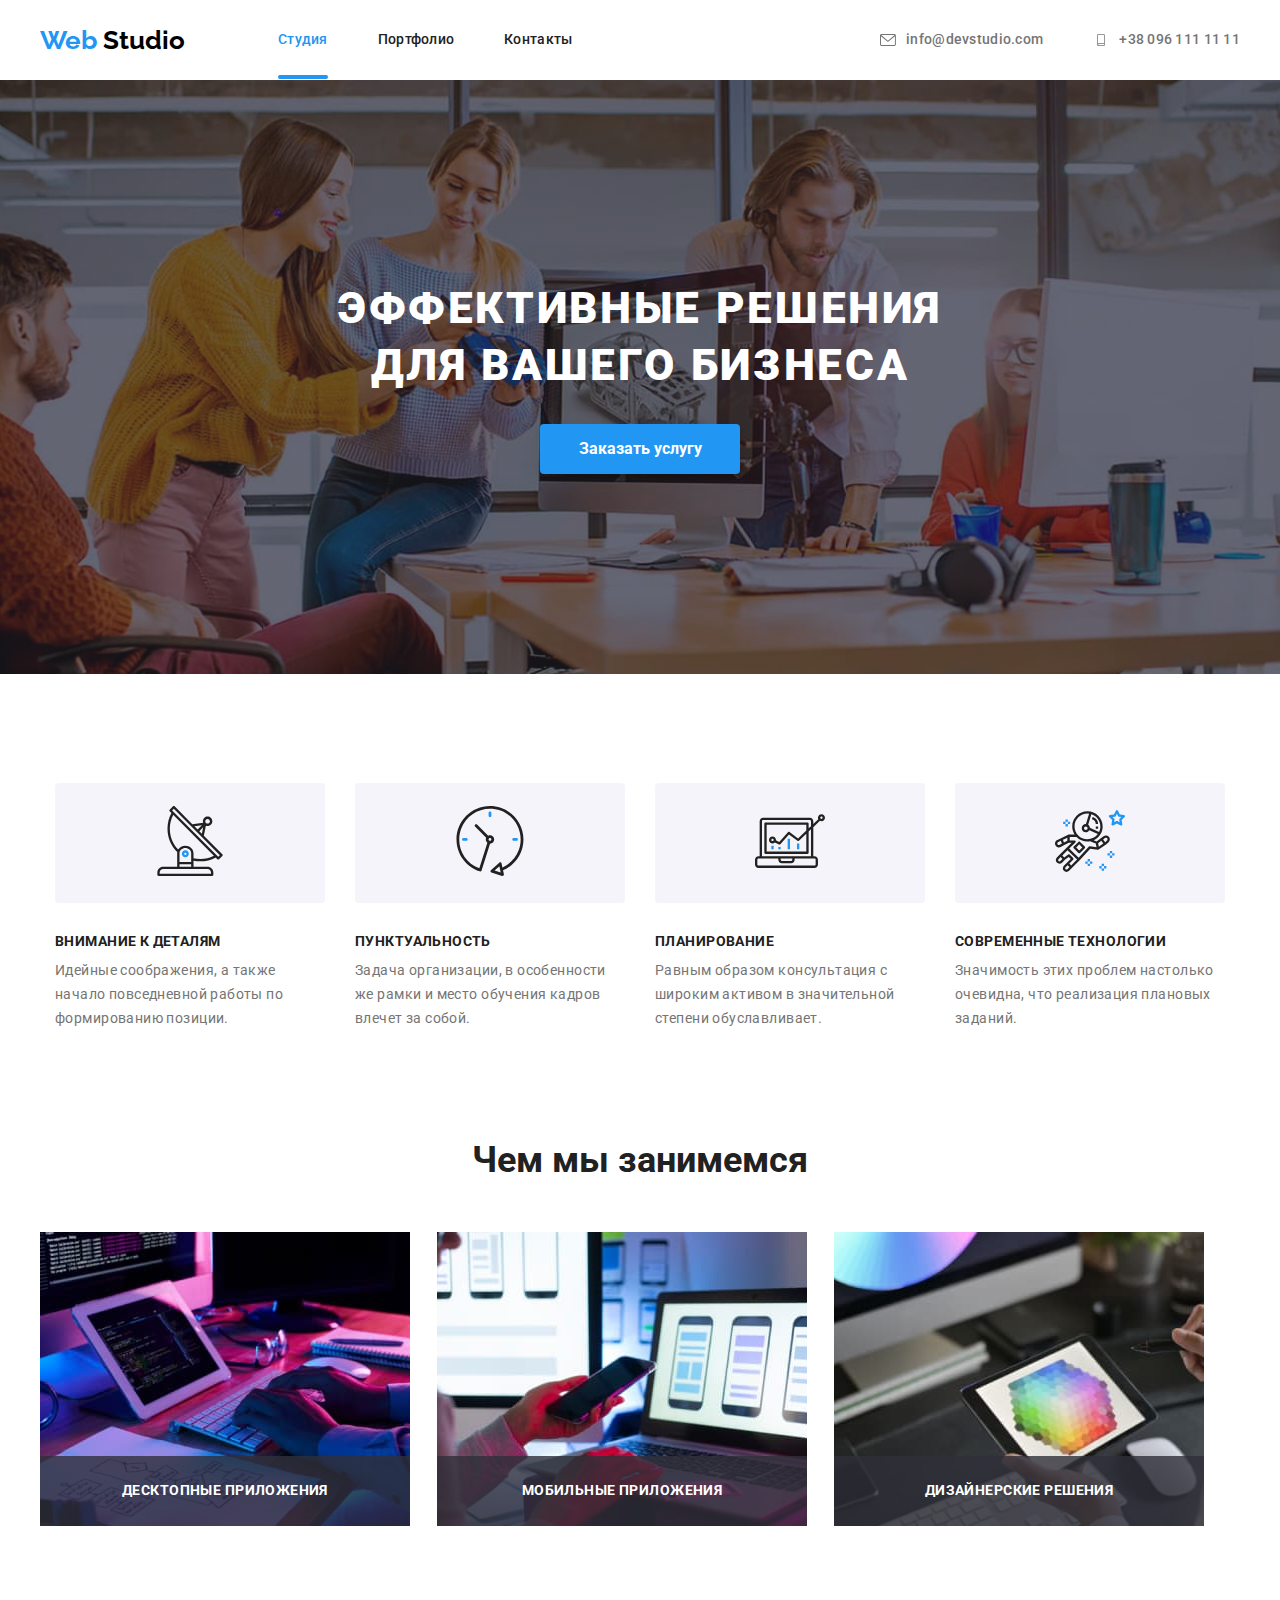
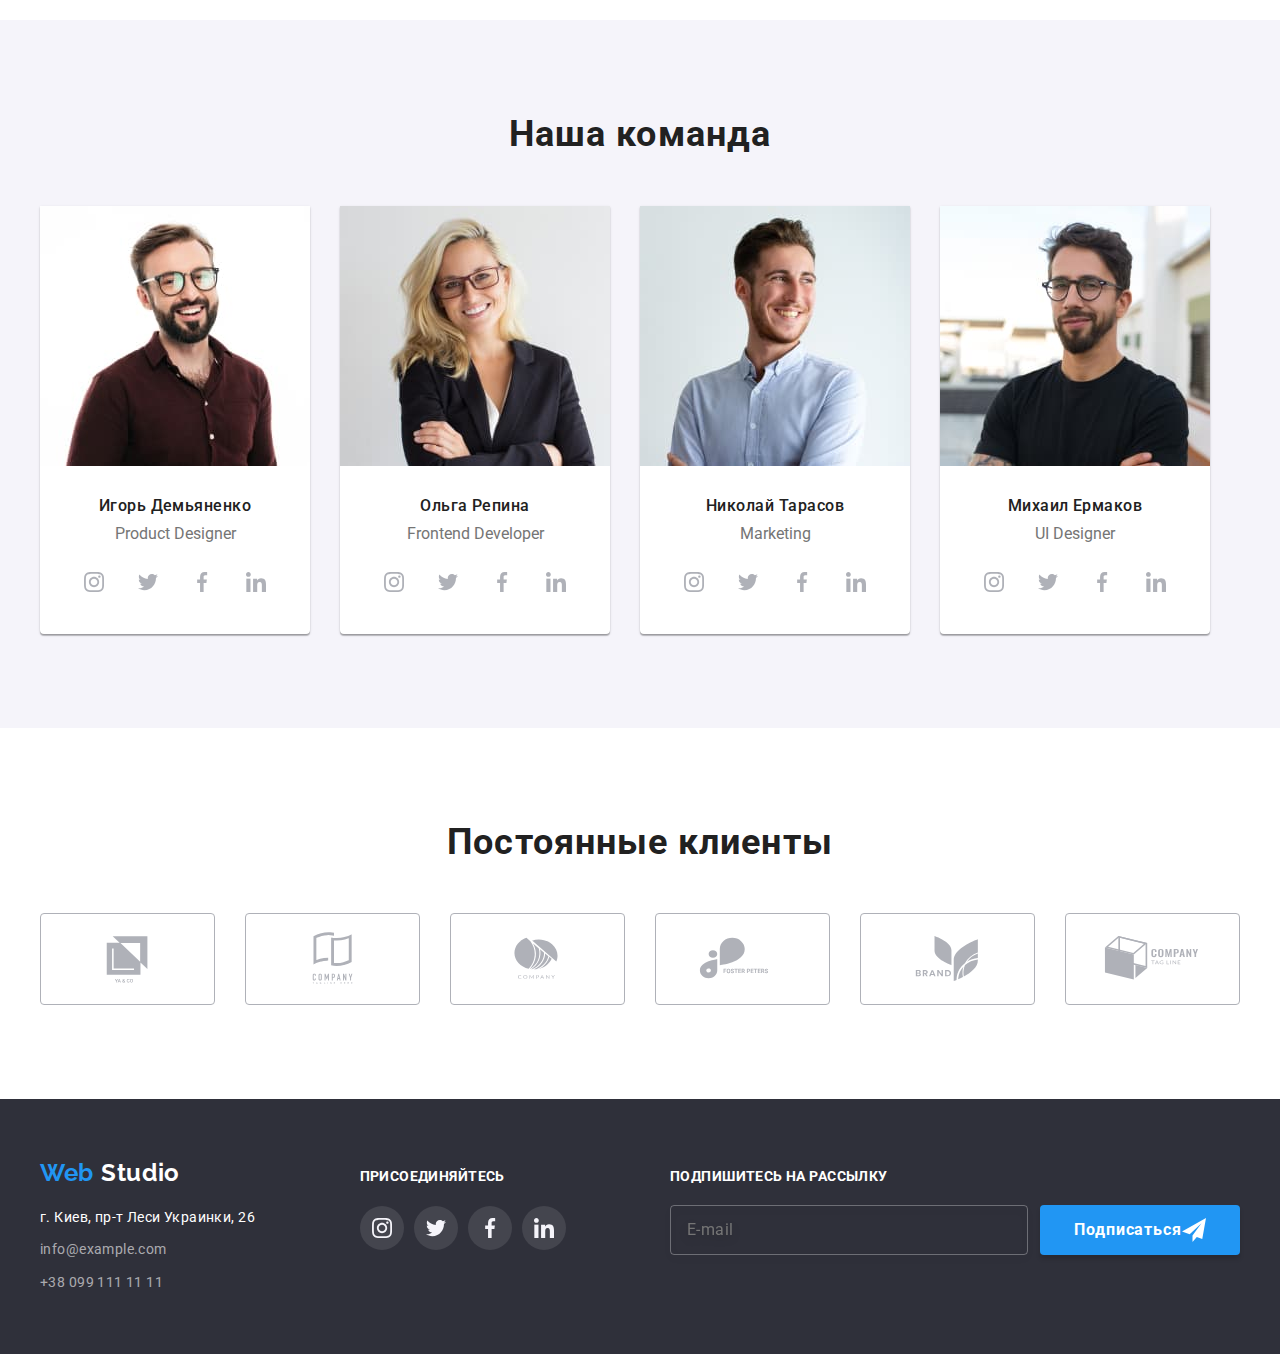
==== commit c56ff972: "refinement" ====
--- a/index.html
+++ b/index.html
@@ -38,13 +38,51 @@
                                 <use href="./images/icon.svg#icon-envelope"></use>
                             </svg>
                         info@devstudio.com</a></li>
-                        <li><a class="link connect__list--link" href="tel:+380961111111">
+                        <li><a class="link connect__list--link link__end" href="tel:+380961111111">
                             <svg class="connect__icon--tel" width="16" height="12">
                                 <use href="./images/icon.svg#icon-smartphone"></use>
                             </svg>
                             +38 096 111 11 11</a></li>
                     </ul>
                 </div>
+                <button type="button" class="menu-open-btn js-open-menu" aria-expanded="false" aria-controls="mobile-menu" >
+                    <svg width="40" height ="40">
+                        <use href="./images/icon.svg#icon-menu_open" >
+
+                        </use>
+                    </svg>
+                </button>
+            </div>
+            <div class="mob-menu js-menu-container" id="mobile-menu" >
+                <button type="button" class="menu-close-btn js-close-menu"  >
+                    <svg class="menu-close-btn" width="40" height="40">
+                        <use href="./images/icon.svg#icon-close_menu">
+                    
+                        </use>
+                    </svg>
+                </button>
+                <nav class="">
+                    <ul class="mob-menu-list list ">
+                        <li class="mob-menu-list__item"> <a class="link current mob-menu-list__link active" href="">Студия</a></li>
+                        <li class="mob-menu-list__item"> <a class="link mob-menu-list__link " href="./portfolio.html">Портфолио</a></li>
+                        <li class="mob-menu-list__item"> <a class="link mob-menu-list__link" href="#contact">Контакты</a></li>
+                    </ul>
+                </nav>
+                <ul class="mob-connect-list list">
+                    
+                    <li class="mob-connect-list__item"><a class="link mob-connect-list__link--tel" href="tel:+380961111111">
+                           
+                            +38 096 111 11 11</a></li>
+                            <li class="mob-connect-list__item"><a class="link mob-connect-list__link--mail link__start" href="mailto:info@devstudio.com">
+                            
+                                    info@devstudio.com</a></li>
+                </ul>
+                <ul class="mob-menu-social-list list">
+                    <li class="mob-menu-social-list__item"><a class="mob-menu-social-list__link"></a>Instagram</li>
+                    <li class="mob-menu-social-list__item"><a class="mob-menu-social-list__link"></a>Twitter</li>
+                    <li class="mob-menu-social-list__item"><a class="mob-menu-social-list__link"></a>Facebook</li>
+                    <li class="mob-menu-social-list__item"><a class="mob-menu-social-list__link"></a>LinkedIn</li>
+                </ul>
             </div>
         </header>
         <!--секция заказа-->
@@ -518,5 +556,6 @@
 
         </div>
         <script src="./js/modal.js"></script>
+        <script src="./js/menu.js"></script>
     </body>
 </html>--- a/css/main.min.css
+++ b/css/main.min.css
@@ -1,2 +1,2 @@
-body{font-family:'Roboto', sans-serif;font-weight:normal;background:#E5E5E5;color:#212121}h1,h2,h3,h4,h5,h6,p,ul,li{margin:0;padding:0}img{display:block;max-width:100%}.list{list-style:none}.container{width:100%;margin:0 auto;padding:0 15px}@media screen and (min-width: 480px){.container{width:480px;margin:0 auto;padding:0 15px}}@media screen and (min-width: 768px){.container{width:768px}}@media screen and (min-width: 1200px){.container{width:1200px}}.link{color:#212121;text-decoration:none;cursor:pointer}.header__container,.site-list,.connect__list--link,.hero-list__container,.social-list,.social-list__link,.customer-list__link,.footer-social,.footer-social__link,.button-footer-form,.portfolio-main,.polisity-label,.button-checkbox{display:-webkit-box;display:-ms-flexbox;display:flex;-webkit-box-pack:center;-ms-flex-pack:center;justify-content:center;-webkit-box-align:center;-ms-flex-align:center;align-items:center}.visually-hidden{position:absolute;width:1px;height:1px;margin:-1px;border:0;padding:0;white-space:nowrap;-webkit-clip-path:inset(100%);clip-path:inset(100%);clip:rect(0 0 0 0);overflow:hidden}:root{--first-color: #212121;--accent-color: #2196F3;--second-color: #757575;--other-color: #FFFFFF;--font-main:"Roboto", sans-serif;--font-second: "Raleway"}.page__header{background:var(--other-color)}.list{list-style:none}.page__header--portfolio{border-bottom:1px solid #ECECEC;background:var(--other-color)}@media screen and (max-width: 767px){.header__container{height:60px}}@media screen and (max-width: 767px){.site-list{display:none}}.connect{margin-left:auto}@media screen and (max-width: 767px){.connect{display:none}}.site-list__item:not(:last-child){margin-right:50px}.site-list{font-weight:500;font-size:14px;letter-spacing:0.02em;line-height:1.14;text-align:center}.connect__list{display:-webkit-box;display:-ms-flexbox;display:flex}.link__start{margin-right:50px}.connect__list--link{font-weight:500;font-style:normal;font-size:14px;line-height:1.14;letter-spacing:0.02em;color:var(--second-color);-webkit-transition:color 250ms cubic-bezier(0.4, 0, 0.2, 1);transition:color 250ms cubic-bezier(0.4, 0, 0.2, 1);padding:32px 0}.connect__list--link:hover,.connect__list--link:focus{color:var(--accent-color)}.connect__list--link:focus .connect__icon--mail,.connect__list--link:focus .connect__icon--tel,.connect__list--link:hover .connect__icon--mail,.connect__list--link:hover .connect__icon--tel{fill:var(--accent-color)}.connect__icon--mail,.connect__icon--tel{margin-right:10px;fill:var(--second-color);-webkit-transition:fill 250ms cubic-bezier(0.4, 0, 0.2, 1);transition:fill 250ms cubic-bezier(0.4, 0, 0.2, 1)}.site-list__item:hover .link,.site-list__item:focus .link{color:var(--accent-color)}.site-list__link{position:relative;-webkit-transition:color 250ms cubic-bezier(0.4, 0, 0.2, 1);transition:color 250ms cubic-bezier(0.4, 0, 0.2, 1);padding:32px 0}.site-list__link.active::after{display:-webkit-box;display:-ms-flexbox;display:flex;content:'';position:absolute;width:100%;height:4px;bottom:0;background:var(--accent-color);border-radius:2px}.header__logo{text-decoration:none;margin-right:93px;font-weight:bold;font-size:26px;line-height:31px;font-family:var(--font-second);font-style:normal;font-weight:bold;font-size:26px;line-height:1.19}@media screen and (max-width: 767px){.header__logo{position:absolute;left:15px}}.header__logo--start{color:var(--accent-color)}.header__logo--end{color:#000}@media screen and (max-width: 767px){.order{background:#2F303A;background-image:-webkit-gradient(linear, left top, left bottom, from(rgba(47,48,58,0.4)), to(rgba(47,48,58,0.4))),url(../images/hero-bg-mob.jpg);background-image:linear-gradient(rgba(47,48,58,0.4), rgba(47,48,58,0.4)),url(../images/hero-bg-mob.jpg);background-repeat:no-repeat;background-position:center;background-size:cover;padding:200px 0}}@media screen and (max-width: 767px) and (min-device-pixel-ratio: 2), screen and (max-width: 767px) and (-webkit-min-device-pixel-ratio: 2), screen and (max-width: 767px) and (min-resolution: 192dpi), screen and (max-width: 767px) and (min-resolution: 2dppx){.order{background:#2F303A;background-image:-webkit-gradient(linear, left top, left bottom, from(rgba(47,48,58,0.4)), to(rgba(47,48,58,0.4))),url(../images/hero-bg-mob2x.jpg);background-image:linear-gradient(rgba(47,48,58,0.4), rgba(47,48,58,0.4)),url(../images/hero-bg-mob2x.jpg);background-repeat:no-repeat;background-position:center;background-size:cover}}@media screen and (min-width: 768px){.order{background:#2F303A;background-image:-webkit-gradient(linear, left top, left bottom, from(rgba(47,48,58,0.4)), to(rgba(47,48,58,0.4))),url(../images/hero-bg-tab.jpg);background-image:linear-gradient(rgba(47,48,58,0.4), rgba(47,48,58,0.4)),url(../images/hero-bg-tab.jpg);background-repeat:no-repeat;background-position:center;background-size:cover;padding:200px 0}}@media screen and (min-width: 1200px){.order{padding-top:200px;padding-bottom:200px;text-align:center;background:#2F303A;background-image:-webkit-gradient(linear, left top, left bottom, from(rgba(47,48,58,0.4)), to(rgba(47,48,58,0.4))),url(../images/hero-bg.jpg);background-image:linear-gradient(rgba(47,48,58,0.4), rgba(47,48,58,0.4)),url(../images/hero-bg.jpg);background-repeat:no-repeat;background-position:center;background-size:cover}}@media screen and (max-width: 767px){.order-text{width:360px;font-size:26px;text-align:center}}@media screen and (min-width: 768px){.order-text{width:360px;font-size:26px;text-align:center}}@media screen and (min-width: 1200px){.order-text{width:696px;margin-left:auto;margin-right:auto;margin-bottom:30px;font-weight:900;font-size:44px;line-height:1.3;text-align:center;color:var(--other-color);letter-spacing:0.06em;text-transform:uppercase}}@media screen and (max-width: 767px){.order-title{text-align:center}}@media screen and (min-width: 768px){.order-title{text-align:center}}.order-button{background:var(--accent-color);-webkit-box-shadow:0px 4px 4px rgba(0,0,0,0.15);box-shadow:0px 4px 4px rgba(0,0,0,0.15);border-radius:4px;color:var(--other-color);width:200px;height:50px}.order-button:hover .button,.order-button:focus .button{color:#188CE8}.button-text{font-family:var(--font-main);font-style:normal;font-weight:bold;font-size:16px;line-height:1.87}.hero{background:var(--other-color);padding-bottom:94px;padding-top:94px}@media screen and (min-width: 1200px){.hero-list{display:-webkit-box;display:-ms-flexbox;display:flex;-webkit-box-align:center;-ms-flex-align:center;align-items:center}}.title{font-weight:bold;font-size:14px;line-height:1,14;letter-spacing:0.03em;text-transform:uppercase;margin-bottom:10px}@media screen and (max-width: 767px){.title{text-align:center;margin-bottom:10px}}.title__content{font-size:14px;line-height:1.71;color:var(--second-color);letter-spacing:0.03em}@media screen and (max-width: 767px){.title__content{margin-bottom:30px}}.hero-list__container{height:120px;background:#F5F4FA;border-radius:4px;margin-bottom:30px}@media screen and (min-width: 1200px){.hero-list__item{margin-right:30px;min-width:270px}}.work{text-align:center;background:var(--other-color);padding-bottom:94px}@media screen and (max-width: 767px){.work{display:none}}.work-list{display:-webkit-box;display:-ms-flexbox;display:flex}.work-list__item:not(:last-child){margin-right:27px}.work__title{font-weight:bold;font-size:36px;line-height:1.16;margin-bottom:50px;margin-left:auto;margin-right:auto}.work-list__item{position:relative}.work__text{position:absolute;left:0;bottom:0;width:100%;height:70px;padding:27px 0;font-weight:bold;font-size:14px;line-height:1.14;text-align:center;letter-spacing:0.03em;text-transform:uppercase;background:rgba(47,48,58,0.8);color:var(--other-color)}img{display:inline}@media screen and (min-width: 1200px){img{display:block}}.team{background:#F5F4FA;text-align:center;display:-webkit-box;display:-ms-flexbox;display:flex;padding-bottom:94px;padding-top:94px}@media screen and (min-width: 1200px){.team-list{display:-webkit-box;display:-ms-flexbox;display:flex}}@media screen and (max-width: 767px){.team-list__item:not(:last-child){margin-bottom:30px}}@media screen and (min-width: 1200px){.team-list__item:not(:last-child){margin-right:30px}}.team-list__item{background:var(--other-color);-webkit-box-shadow:0px 1px 3px rgba(0,0,0,0.12),0px 1px 1px rgba(0,0,0,0.14),0px 2px 1px rgba(0,0,0,0.2);box-shadow:0px 1px 3px rgba(0,0,0,0.12),0px 1px 1px rgba(0,0,0,0.14),0px 2px 1px rgba(0,0,0,0.2);border-radius:0px 0px 4px 4px}.team-container{padding:30px 0 30px 0}.team__title{-webkit-box-pack:center;-ms-flex-pack:center;justify-content:center;font-weight:bold;font-size:36px;line-height:1.16;letter-spacing:0.03em;display:-webkit-box;display:-ms-flexbox;display:flex;margin-left:auto;margin-right:auto;margin-bottom:50px}.team-container__subtitle{font-weight:500;font-size:16px;line-height:1.187;letter-spacing:0.03em;margin-bottom:10px}.team-container__functions{font-size:16px;line-height:1.18;color:var(--second-color);margin-bottom:16px}.social-list__link{width:44px;height:44px;background-color:var(--other-color);border-radius:50%;-webkit-transition:background-color 250ms cubic-bezier(0.4, 0, 0.2, 1);transition:background-color 250ms cubic-bezier(0.4, 0, 0.2, 1)}.social-list__link:hover,.social-list__link:focus{background-color:var(--accent-color)}.social-list__link:hover .social-list__icon,.social-list__link:focus .social-list__icon{fill:var(--other-color)}.social-list__item+.social-list__item{margin-left:10px}.social-list__icon{fill:#AFB1B8;-webkit-transition:fill 250ms cubic-bezier(0.4, 0, 0.2, 1);transition:fill 250ms cubic-bezier(0.4, 0, 0.2, 1)}.customer{padding:94px 0;background-color:var(--other-color)}.container{padding:0}.customer__title{font-weight:bold;font-size:36px;line-height:1.15;text-align:center;letter-spacing:0.03em;margin-bottom:50px}@media screen and (min-width: 1200px){.customer-list{display:-webkit-box;display:-ms-flexbox;display:flex;-webkit-box-pack:center;-ms-flex-pack:center;justify-content:center;margin-left:-30px}}@media screen and (max-width: 767px){.customer-list__item{display:inline-block;-ms-flex-preferred-size:calc((100% - 2 * 30px) / 2);flex-basis:calc((100% - 2 * 30px) / 2);margin:15px}}@media screen and (min-width: 1200px){.customer-list__item{display:-webkit-box;display:-ms-flexbox;display:flex;-ms-flex-preferred-size:calc(100% / 6 - 30px);flex-basis:calc(100% / 6 - 30px);margin-left:30px}}.customer-list__link{border:1px solid #AFB1B8;-webkit-box-sizing:border-box;box-sizing:border-box;border-radius:4px;width:210px;height:92px;-webkit-transition:border-color 250ms cubic-bezier(0.4, 0, 0.2, 1);transition:border-color 250ms cubic-bezier(0.4, 0, 0.2, 1)}.customer-list__icon{fill:#AFB1B8;-webkit-transition:fill 250ms cubic-bezier(0.4, 0, 0.2, 1);transition:fill 250ms cubic-bezier(0.4, 0, 0.2, 1)}.customer-list__link:hover,.customer-list__link:focus{border-color:var(--accent-color)}.customer-list__link:focus .customer-list__icon,.customer-list__link:hover .customer-list__icon{fill:var(--accent-color)}@media screen and (min-width: 1200px){.main-footer{display:-webkit-box;display:-ms-flexbox;display:flex;-webkit-box-align:baseline;-ms-flex-align:baseline;align-items:baseline}}.contact-footer{background:#2F303A;padding:60px 0;margin-left:auto;margin-right:auto}@media screen and (max-width: 767px){.contact-footer{text-align:center}}.contact-link{color:var(--second-color)}@media screen and (max-width: 767px){.footer-contact{margin-bottom:60px;margin-top:20px}}.footer-contact__item:hover .link,.footer-contact__item:focus .link{color:var(--accent-color)}.footer-left{text-decoration:none}@media screen and (min-width: 1200px){.footer-left{margin-right:70px}}@media screen and (max-width: 767px){.logo-footer{text-decoration:none;font-family:Raleway;font-style:normal;font-weight:bold;font-size:24px;line-height:28px;text-align:center;letter-spacing:0.03em}.logo-footer__start{color:var(--accent-color)}.logo-footer__end{color:var(--other-color)}}@media screen and (min-width: 1200px){.logo-footer{display:-webkit-box;display:-ms-flexbox;display:flex;padding:0;margin-bottom:20px;text-decoration:none;margin-right:93px;font-weight:bold;font-size:26px;line-height:31px;font-family:var(--font-second);font-style:normal;font-weight:bold;font-size:26px;line-height:1.19}.logo-footer__start{color:var(--accent-color)}.logo-footer__end{color:var(--other-color)}}.web-studio-color-studio-footer{color:var(--other-color)}.footer-contact__maps{font-style:normal;font-weight:normal;font-size:14px;line-height:1.5;color:var(--other-color);letter-spacing:0.03em;margin-bottom:20px;-webkit-transition:color 250ms cubic-bezier(0.4, 0, 0.2, 1);transition:color 250ms cubic-bezier(0.4, 0, 0.2, 1)}.maps-item{margin-bottom:9px}.mail-item{margin-bottom:9px}.footer-contact__mail,.footer-contact__tel{font-style:normal;font-weight:normal;font-size:14px;line-height:24px;letter-spacing:0.03em;color:rgba(255,255,255,0.6);-webkit-transition:color 250ms cubic-bezier(0.4, 0, 0.2, 1);transition:color 250ms cubic-bezier(0.4, 0, 0.2, 1)}.footer-center-title{color:var(--other-color);font-weight:bold;font-size:14px;line-height:1.33;letter-spacing:0.03em;text-transform:uppercase;margin-bottom:20px}@media screen and (max-width: 767px){.footer-social{margin-bottom:60px}}.footer-social__item+.footer-social__item{margin-left:10px}.footer-social__link{width:44px;height:44px;border-radius:50%;background-color:rgba(255,255,255,0.1);-webkit-transition:background-color 250ms cubic-bezier(0.4, 0, 0.2, 1);transition:background-color 250ms cubic-bezier(0.4, 0, 0.2, 1)}.footer-social__icon{fill:#F5F4FA}.footer-social__link:hover,.footer-social__link:focus{background-color:var(--accent-color)}@media screen and (min-width: 1200px){.footer-right{margin-left:70px}}@media screen and (min-width: 1200px){.footer-form-field{position:relative;display:-webkit-box;display:-ms-flexbox;display:flex}}.footer-right__title{margin-bottom:20px;font-weight:bold;font-size:14px;line-height:1.14;letter-spacing:0.03em;text-transform:uppercase;color:var(--other-color)}.footer-form-field input{padding:16px;letter-spacing:0.03em;font-weight:normal;font-size:16px;line-height:20px;color:rgba(255,255,255,0.6)}.footer-input-email{width:450px;height:50px;border:1px solid rgba(255,255,255,0.3);-webkit-box-sizing:border-box;box-sizing:border-box;-webkit-filter:drop-shadow(0px 4px 4px rgba(0,0,0,0.15));filter:drop-shadow(0px 4px 4px rgba(0,0,0,0.15));border-radius:4px;background:none}@media screen and (min-width: 1200px){.footer-label-email{position:absolute;top:50%;left:15px;-webkit-transform:translateY(-50%);transform:translateY(-50%)}}.button-footer-form{width:200px;height:50px;margin-left:12px;background:var(--accent-color);-webkit-box-shadow:0px 4px 4px rgba(0,0,0,0.15);box-shadow:0px 4px 4px rgba(0,0,0,0.15);border-radius:4px}@media screen and (max-width: 767px){.button-footer-form{margin:20px auto}}.footer-button-text{letter-spacing:0.06em;font-weight:bold;font-size:16px;line-height:2.14;color:var(--other-color)}.portfolio-section{background:var(--other-color);padding-bottom:94px;padding-top:94px}.portfolio-main{margin-bottom:56px}.portfolio-list{display:-webkit-box;display:-ms-flexbox;display:flex;-ms-flex-wrap:wrap;flex-wrap:wrap;margin-top:-30px;margin-left:-30px}.portfolio-list--image{-ms-flex-preferred-size:calc(100% / 3 - 30px);flex-basis:calc(100% / 3 - 30px);margin-left:30px;margin-top:30px;outline:1px solid #EEEEEE;width:100%;-webkit-transition:-webkit-box-shadow 250ms cubic-bezier(0.4, 0, 0.2, 1);transition:-webkit-box-shadow 250ms cubic-bezier(0.4, 0, 0.2, 1);transition:box-shadow 250ms cubic-bezier(0.4, 0, 0.2, 1);transition:box-shadow 250ms cubic-bezier(0.4, 0, 0.2, 1), -webkit-box-shadow 250ms cubic-bezier(0.4, 0, 0.2, 1)}.portfolio-list--image:focus,.portfolio-list--image:hover{-webkit-box-shadow:0px 1px 1px rgba(0,0,0,0.12),0px 4px 4px rgba(0,0,0,0.06),1px 4px 6px rgba(0,0,0,0.16);box-shadow:0px 1px 1px rgba(0,0,0,0.12),0px 4px 4px rgba(0,0,0,0.06),1px 4px 6px rgba(0,0,0,0.16)}.portfolio-list--image:hover .portfolio-overlay{-webkit-transform:translateY(0);transform:translateY(0)}.thumb-portfolio{position:relative;overflow:hidden}.portfolio-overlay{position:absolute;top:0;left:0;width:100%;height:100%;-webkit-transform:translateY(101%);transform:translateY(101%);width:370px;height:294px;-webkit-transition:-webkit-transform 250ms cubic-bezier(0.4, 0, 0.2, 1);transition:-webkit-transform 250ms cubic-bezier(0.4, 0, 0.2, 1);transition:transform 250ms cubic-bezier(0.4, 0, 0.2, 1);transition:transform 250ms cubic-bezier(0.4, 0, 0.2, 1), -webkit-transform 250ms cubic-bezier(0.4, 0, 0.2, 1);background:rgba(33,150,243,0.9)}.portfolio-overlay--text{position:absolute;top:50%;left:50%;-webkit-transform:translate(-50%, -50%);transform:translate(-50%, -50%);width:322px;height:168px;font-weight:normal;font-size:18px;line-height:1.55;letter-spacing:0.03em;color:var(--other-color)}.portfolio-paragraf{padding:20px 24px}.portfolio-paragraf--title{font-weight:bold;font-size:18px;line-height:2;letter-spacing:0.06em;margin-bottom:4px}.portfolio-paragraf--function{color:var(--second-color);font-size:16px;line-height:1.87;letter-spacing:0.03em}.portfolio-container{margin:0 auto}.current{color:var(--accent-color)}.portfolio-main__button,.order-button{cursor:pointer;border:none}.portfolio-main__button{background:#F5F4FA;border-radius:4px;color:var(--brand-color);margin-right:8px;-webkit-transition:color 250ms cubic-bezier(0.4, 0, 0.2, 1),background-color 250ms cubic-bezier(0.4, 0, 0.2, 1),-webkit-box-shadow 250ms cubic-bezier(0.4, 0, 0.2, 1);transition:color 250ms cubic-bezier(0.4, 0, 0.2, 1),background-color 250ms cubic-bezier(0.4, 0, 0.2, 1),-webkit-box-shadow 250ms cubic-bezier(0.4, 0, 0.2, 1);transition:color 250ms cubic-bezier(0.4, 0, 0.2, 1),box-shadow 250ms cubic-bezier(0.4, 0, 0.2, 1),background-color 250ms cubic-bezier(0.4, 0, 0.2, 1);transition:color 250ms cubic-bezier(0.4, 0, 0.2, 1),box-shadow 250ms cubic-bezier(0.4, 0, 0.2, 1),background-color 250ms cubic-bezier(0.4, 0, 0.2, 1),-webkit-box-shadow 250ms cubic-bezier(0.4, 0, 0.2, 1)}.portfolio-main__button:focus,.portfolio-main__button:hover{background-color:var(--accent-color);color:#F5F4FA;-webkit-box-shadow:0px 3px 1px rgba(0,0,0,0.1),0px 1px 2px rgba(0,0,0,0.08),0px 2px 2px rgba(0,0,0,0.12);box-shadow:0px 3px 1px rgba(0,0,0,0.1),0px 1px 2px rgba(0,0,0,0.08),0px 2px 2px rgba(0,0,0,0.12)}.current{color:var(--accent-color)}.button-all{font-family:var(--font-main);font-weight:500;font-size:16px;line-height:1.62;letter-spacing:0.03em;width:73px;height:38px;left:495px;top:174px}.button-web{font-family:var(--font-main);font-weight:500;font-size:16px;line-height:1.62;letter-spacing:0.03em;width:128px;height:38px;left:576px;top:174px}.button-app{font-family:var(--font-main);font-weight:500;font-size:16px;line-height:1.62;letter-spacing:0.03em;width:145px;height:38px;left:712px;top:174px}.button-design{font-family:var(--font-main);font-weight:500;font-size:16px;line-height:1.62;letter-spacing:0.03em;width:103px;height:38px;left:865px;top:174px}.button-marketing{font-family:var(--font-main);font-weight:500;font-size:16px;line-height:1.62;letter-spacing:0.03em;width:130px;height:38px;left:976px;top:174px}.portfolio{font-weight:500;font-size:16px;line-height:1.62}.portfolio-paragraf--title{font-weight:bold;font-size:18px;line-height:2;letter-spacing:0.06em}.title-function{font-size:16px;line-height:1.87;color:var(--second-color);letter-spacing:0.03em}textarea{resize:none}.modal{position:absolute;left:50%;top:50%;-webkit-transform:translate(-50%, -50%);transform:translate(-50%, -50%);width:528px;height:581px;background:var(--other-color);-webkit-box-shadow:0px 1px 3px rgba(0,0,0,0.12),0px 1px 1px rgba(0,0,0,0.14),0px 2px 1px rgba(0,0,0,0.2);box-shadow:0px 1px 3px rgba(0,0,0,0.12),0px 1px 1px rgba(0,0,0,0.14),0px 2px 1px rgba(0,0,0,0.2);border-radius:4px;-webkit-transition:background 250ms cubic-bezier(0.4, 0, 0.2, 1);transition:background 250ms cubic-bezier(0.4, 0, 0.2, 1)}@media screen and (max-width: 767px){.modal{width:450px;height:609px}}.backdrop{position:fixed;left:0px;top:0px;width:100%;height:100%;background:rgba(0,0,0,0.2);-webkit-transition:background 250ms cubic-bezier(0.4, 0, 0.2, 1);transition:background 250ms cubic-bezier(0.4, 0, 0.2, 1)}.backdrop.is-hidden{pointer-events:none;opacity:0;visibility:hidden}.modal-icon{position:absolute;top:0;right:0;margin:6px;padding:0;cursor:pointer;-webkit-transition:fill 250ms cubic-bezier(0.4, 0, 0.2, 1);transition:fill 250ms cubic-bezier(0.4, 0, 0.2, 1)}.modal-icon:hover{fill:var(--accent-color)}.modal-button{position:absolute;top:0;right:0;margin:8px;width:30px;height:30px;border-radius:50%;background:var(--other-color);border:1px solid rgba(0,0,0,0.1)}.modal-title{font-weight:bold;font-size:20px;line-height:23px;text-align:center;letter-spacing:0.03em;color:var(--first-color);margin:40px auto 30px auto}@media screen and (max-width: 767px){.modal-title{width:370px}}.form{padding:0;margin:0;width:448px;margin-left:auto;margin-right:auto}@media screen and (max-width: 767px){.form{width:370px}}.form-field{display:-webkit-box;display:-ms-flexbox;display:flex;-webkit-box-orient:vertical;-webkit-box-direction:normal;-ms-flex-direction:column;flex-direction:column;position:relative}.form-label{margin-bottom:4px;font-weight:normal;font-size:12px;line-height:1.16;letter-spacing:0.01em;color:var(--second-color)}.form-input{padding-left:42px;width:100%;height:40px;margin-bottom:10px;border:1px solid rgba(33,33,33,0.2);-webkit-box-sizing:border-box;box-sizing:border-box;border-radius:4px;outline:none;cursor:pointer;-webkit-transition:border-color 250ms cubic-bezier(0.4, 0, 0.2, 1);transition:border-color 250ms cubic-bezier(0.4, 0, 0.2, 1)}.form-input:focus{border-color:var(--accent-color)}.form-icon{position:absolute;top:55%;left:15px;-webkit-transform:translateY(-50%);transform:translateY(-50%)}.form-input:focus+.form-icon{fill:var(--accent-color);-webkit-transition:fill 250ms cubic-bezier(0.4, 0, 0.2, 1);transition:fill 250ms cubic-bezier(0.4, 0, 0.2, 1)}.form-coments{padding:12px 16px;height:120px;border:1px solid rgba(33,33,33,0.2);-webkit-box-sizing:border-box;box-sizing:border-box;border-radius:4px}.polisity-label{font-weight:normal;font-size:14px;line-height:1.2;letter-spacing:0.03em;color:var(--second-color)}@media screen and (max-width: 767px){.polisity-label{font-size:12px}}.polisity-label::before{content:'';width:15px;height:15px;border:1px solid var(--first-color);border-radius:2px;margin-right:7px}.polisity-check:checked+.polisity-label::before{border:none;background-image:url(../images/icon-check.svg);background-repeat:no-repeat;background-position:center;block-size:cover}.polisity-link{color:var(--accent-color)}.checkbox-content{padding:20px 0 30px 0}.button-checkbox{margin:0 auto;font-weight:bold;font-size:16px;line-height:1.87;width:200px;height:50px;background:#188CE8;-webkit-box-shadow:0px 4px 4px rgba(0,0,0,0.15);box-shadow:0px 4px 4px rgba(0,0,0,0.15);border-radius:4px;color:var(--other-color)}
+body{font-family:'Roboto', sans-serif;font-weight:normal;background:#E5E5E5;color:#212121}h1,h2,h3,h4,h5,h6,p,ul,li{margin:0;padding:0}img{display:block;width:100%}.list{list-style:none}.container{width:100%;margin:0 auto;padding:0 15px}@media screen and (min-width: 480px){.container{width:480px;margin:0 auto;padding:0 15px}}@media screen and (min-width: 768px){.container{width:768px;margin:0 auto;padding:0 15px}}@media screen and (min-width: 1200px){.container{width:1200px;margin:0 auto;padding:0 15px}}.link{color:#212121;text-decoration:none;cursor:pointer}.header__container,.site-list,.connect__list--link,.hero-list__container,.social-list,.social-list__link,.customer-list__link,.footer-social,.footer-social__link,.button-footer-form,.portfolio-main,.polisity-label,.button-checkbox{display:-webkit-box;display:-ms-flexbox;display:flex;-webkit-box-pack:center;-ms-flex-pack:center;justify-content:center;-webkit-box-align:center;-ms-flex-align:center;align-items:center}.visually-hidden{position:absolute;width:1px;height:1px;margin:-1px;border:0;padding:0;white-space:nowrap;-webkit-clip-path:inset(100%);clip-path:inset(100%);clip:rect(0 0 0 0);overflow:hidden}:root{--first-color: #212121;--accent-color: #2196F3;--second-color: #757575;--other-color: #FFFFFF;--font-main:"Roboto", sans-serif;--font-second: "Raleway"}.page__header{background:var(--other-color)}.list{list-style:none}.page__header--portfolio{border-bottom:1px solid #ECECEC;background:var(--other-color)}@media screen and (max-width: 767px){.header__container{height:60px}}@media screen and (max-width: 767px){.site-list{display:none}}.connect{margin-left:auto}@media screen and (max-width: 767px){.connect{display:none}}@media screen and (min-width: 768px){.site-list__item:not(:last-child){margin-right:50px}}.site-list{font-weight:500;font-size:14px;letter-spacing:0.02em;line-height:1.14;text-align:center}@media screen and (max-width: 1199px){.site-list{margin-right:50px}}@media screen and (max-width: 1199px){.connect__list{margin:21px 15px}}@media screen and (min-width: 1200px){.connect__list{display:-webkit-box;display:-ms-flexbox;display:flex}}@media screen and (min-width: 1200px){.link__start{margin-right:50px}}.connect__list--link{font-weight:500;font-style:normal;font-size:14px;line-height:1.14;letter-spacing:0.02em;color:var(--second-color);-webkit-transition:color 250ms cubic-bezier(0.4, 0, 0.2, 1);transition:color 250ms cubic-bezier(0.4, 0, 0.2, 1);padding:32px 0}.connect__list--link:hover,.connect__list--link:focus{color:var(--accent-color)}.connect__list--link:focus .connect__icon--mail,.connect__list--link:focus .connect__icon--tel,.connect__list--link:hover .connect__icon--mail,.connect__list--link:hover .connect__icon--tel{fill:var(--accent-color)}@media screen and (max-width: 1199px){.connect__list--link{-webkit-box-pack:start;-ms-flex-pack:start;justify-content:flex-start;margin-bottom:10px;padding:0;font-weight:500;font-size:12px;line-height:1.1;letter-spacing:0.02em}}.connect__icon--mail,.connect__icon--tel{margin-right:10px;fill:var(--second-color);-webkit-transition:fill 250ms cubic-bezier(0.4, 0, 0.2, 1);transition:fill 250ms cubic-bezier(0.4, 0, 0.2, 1)}.site-list__item:hover .link,.site-list__item:focus .link{color:var(--accent-color)}.site-list__link{position:relative;-webkit-transition:color 250ms cubic-bezier(0.4, 0, 0.2, 1);transition:color 250ms cubic-bezier(0.4, 0, 0.2, 1);padding:32px 0}.site-list__link.active::after{display:-webkit-box;display:-ms-flexbox;display:flex;content:'';position:absolute;width:100%;height:4px;bottom:0;background:var(--accent-color);border-radius:2px}@media screen and (max-width: 767px){.mob-menu{display:none}}.menu-open-btn{margin:10px 10px 10px auto;background:none;border:none}@media screen and (min-width: 768px){.menu-open-btn{display:none}}.menu-open-btn:hover,.menu-open-btn:focus{fill:var(--accent-color);cursor:pointer}.mob-menu{position:fixed;z-index:1;top:0;width:100%;height:100%;display:-webkit-box;display:-ms-flexbox;display:flex;-webkit-box-orient:vertical;-webkit-box-direction:normal;-ms-flex-direction:column;flex-direction:column;-webkit-box-pack:justify;-ms-flex-pack:justify;justify-content:space-between;background-color:#fff;-webkit-transform:translateX(100%);transform:translateX(100%);-webkit-transition:-webkit-transform 250ms cubic-bezier(0.4, 0, 0.2, 1);transition:-webkit-transform 250ms cubic-bezier(0.4, 0, 0.2, 1);transition:transform 250ms cubic-bezier(0.4, 0, 0.2, 1);transition:transform 250ms cubic-bezier(0.4, 0, 0.2, 1), -webkit-transform 250ms cubic-bezier(0.4, 0, 0.2, 1)}.mob-menu.is-open{-webkit-transform:translateX(0%);transform:translateX(0%)}.mob-menu-list__item{margin:48px auto 32px 40px;font-weight:500;font-size:40px;line-height:47px;letter-spacing:0.02em}.menu-close-btn{display:block;margin:10px 15px 0 auto;background:none;border:none}.menu-close-btn:hover,.menu-close-btn:focus{fill:var(--accent-color);cursor:pointer}.mob-connect-list{margin-bottom:64px}.mob-connect-list__item{margin:32px auto 32px 40px}.mob-connect-list__link--tel{font-weight:500;font-size:34px;line-height:40px;letter-spacing:0.02em;color:var(--accent-color)}.mob-connect-list__link--mail{font-weight:500;font-size:24px;line-height:28px;letter-spacing:0.02em;color:#757575}.mob-menu-social-list{display:-webkit-box;display:-ms-flexbox;display:flex;margin-bottom:48px;margin-left:20px;font-weight:500;font-size:18px;line-height:22px;letter-spacing:0.02em;color:var(--accent-color)}.mob-menu-social-list__item:nth-child(-n+4){margin-left:10px;padding-right:10px}.mob-menu-social-list__item:nth-child(-n+3){border-right:1px solid rgba(33,33,33,0.2)}.header__logo{text-decoration:none;margin-right:93px;font-weight:bold;font-size:26px;line-height:31px;font-family:var(--font-second);font-style:normal;font-weight:bold;font-size:26px;line-height:1.19}@media screen and (max-width: 1199px){.header__logo{margin-left:15px;font-weight:bold;font-size:24px;line-height:28px;letter-spacing:0.03em}}@media screen and (max-width: 767px){.header__logo{position:absolute;left:15px}}.header__logo--start{color:var(--accent-color)}.header__logo--end{color:#000}@media screen and (max-width: 767px){.order{background:#2F303A;background-image:-webkit-gradient(linear, left top, left bottom, from(rgba(47,48,58,0.4)), to(rgba(47,48,58,0.4))),url(../images/hero-bg-mob.jpg);background-image:linear-gradient(rgba(47,48,58,0.4), rgba(47,48,58,0.4)),url(../images/hero-bg-mob.jpg);background-repeat:no-repeat;background-position:center;background-size:cover;padding:200px 0}}@media screen and (max-width: 767px) and (min-device-pixel-ratio: 2), screen and (max-width: 767px) and (-webkit-min-device-pixel-ratio: 2), screen and (max-width: 767px) and (min-resolution: 192dpi), screen and (max-width: 767px) and (min-resolution: 2dppx){.order{background:#2F303A;background-image:-webkit-gradient(linear, left top, left bottom, from(rgba(47,48,58,0.4)), to(rgba(47,48,58,0.4))),url(../images/hero-bg-mob2x.jpg);background-image:linear-gradient(rgba(47,48,58,0.4), rgba(47,48,58,0.4)),url(../images/hero-bg-mob2x.jpg);background-repeat:no-repeat;background-position:center;background-size:cover}}@media screen and (max-width: 1199px){.order{background:#2F303A;background-image:-webkit-gradient(linear, left top, left bottom, from(rgba(47,48,58,0.4)), to(rgba(47,48,58,0.4))),url(../images/hero-bg-tab.jpg);background-image:linear-gradient(rgba(47,48,58,0.4), rgba(47,48,58,0.4)),url(../images/hero-bg-tab.jpg);background-repeat:no-repeat;background-position:center;background-size:cover;padding:200px 0}}@media screen and (max-width: 1199px) and (min-device-pixel-ratio: 2), screen and (max-width: 1199px) and (-webkit-min-device-pixel-ratio: 2), screen and (max-width: 1199px) and (min-resolution: 192dpi), screen and (max-width: 1199px) and (min-resolution: 2dppx){.order{background:#2F303A;background-image:-webkit-gradient(linear, left top, left bottom, from(rgba(47,48,58,0.4)), to(rgba(47,48,58,0.4))),url(../images/hero-bg-tab2x.jpg);background-image:linear-gradient(rgba(47,48,58,0.4), rgba(47,48,58,0.4)),url(../images/hero-bg-tab2x.jpg);background-repeat:no-repeat;background-position:center;background-size:cover}}@media screen and (min-width: 1200px){.order{padding-top:200px;padding-bottom:200px;text-align:center;background:#2F303A;background-image:-webkit-gradient(linear, left top, left bottom, from(rgba(47,48,58,0.4)), to(rgba(47,48,58,0.4))),url(../images/hero-bg.jpg);background-image:linear-gradient(rgba(47,48,58,0.4), rgba(47,48,58,0.4)),url(../images/hero-bg.jpg);background-repeat:no-repeat;background-position:center;background-size:cover}}.order-text{width:696px;margin-left:auto;margin-right:auto;margin-bottom:30px;font-weight:900;font-size:44px;line-height:1.3;text-align:center;color:var(--other-color);letter-spacing:0.06em;text-transform:uppercase}@media screen and (max-width: 1199px){.order-text{width:360px;font-size:26px;line-height:1.61}}@media screen and (max-width: 767px){.order-title{text-align:center}}@media screen and (max-width: 1199px){.order-title{text-align:center}}.order-button{background:var(--accent-color);-webkit-box-shadow:0px 4px 4px rgba(0,0,0,0.15);box-shadow:0px 4px 4px rgba(0,0,0,0.15);border-radius:4px;color:var(--other-color);width:200px;height:50px}.order-button:hover .button,.order-button:focus .button{color:#188CE8}.button-text{font-family:var(--font-main);font-style:normal;font-weight:bold;font-size:16px;line-height:1.87}.hero{background:var(--other-color);padding-bottom:94px;padding-top:94px}@media screen and (min-width: 768px){.hero-list{display:-webkit-box;display:-ms-flexbox;display:flex}}@media screen and (max-width: 1199px){.hero-list{-ms-flex-wrap:wrap;flex-wrap:wrap}}@media screen and (min-width: 1200px){.hero-list{-webkit-box-align:center;-ms-flex-align:center;align-items:center}}.title{font-weight:bold;font-size:14px;line-height:1,14;letter-spacing:0.03em;text-transform:uppercase;margin-bottom:10px}@media screen and (max-width: 767px){.title{text-align:center;margin-bottom:10px}}.title__content{font-size:14px;line-height:1.71;color:var(--second-color);letter-spacing:0.03em}@media screen and (max-width: 767px){.title__content{margin-bottom:30px}}.hero-list__container{height:120px;background:#F5F4FA;border-radius:4px;margin-bottom:30px}@media screen and (min-width: 768px){.hero-list__item{width:calc((100% - 2 * 30px) / 2);margin:15px}}@media screen and (min-width: 1200px){margin-right:30px;min-width:270px}.work{text-align:center;background:var(--other-color);padding-bottom:94px}@media screen and (max-width: 767px){.work{display:none}}@media screen and (max-width: 1199px){.work{display:none}}.work-list{display:-webkit-box;display:-ms-flexbox;display:flex}.work-list__item:not(:last-child){margin-right:27px}.work__title{font-weight:bold;font-size:36px;line-height:1.16;margin-bottom:50px;margin-left:auto;margin-right:auto}.work-list__item{position:relative}.work__text{position:absolute;left:0;bottom:0;width:100%;height:70px;padding:27px 0;font-weight:bold;font-size:14px;line-height:1.14;text-align:center;letter-spacing:0.03em;text-transform:uppercase;background:rgba(47,48,58,0.8);color:var(--other-color)}@media screen and (min-width: 1200px){img{display:block}}.team{background:#F5F4FA;text-align:center;display:-webkit-box;display:-ms-flexbox;display:flex;padding-bottom:94px;padding-top:94px}@media screen and (min-width: 768px){.team-list{display:-webkit-box;display:-ms-flexbox;display:flex}}@media screen and (max-width: 1199px){.team-list{-ms-flex-wrap:wrap;flex-wrap:wrap}}@media screen and (max-width: 767px){.team-list__item:not(:last-child){margin-bottom:30px}}@media screen and (min-width: 1200px){.team-list__item:not(:last-child){margin-right:30px}}.team-list__item{background:var(--other-color);-webkit-box-shadow:0px 1px 3px rgba(0,0,0,0.12),0px 1px 1px rgba(0,0,0,0.14),0px 2px 1px rgba(0,0,0,0.2);box-shadow:0px 1px 3px rgba(0,0,0,0.12),0px 1px 1px rgba(0,0,0,0.14),0px 2px 1px rgba(0,0,0,0.2);border-radius:0px 0px 4px 4px}@media screen and (max-width: 1199px){.team-list__item{-ms-flex-preferred-size:calc((100% - 2 * 30px) / 2);flex-basis:calc((100% - 2 * 30px) / 2);margin:15px}}.team-container{padding:30px 0 30px 0}.team__title{-webkit-box-pack:center;-ms-flex-pack:center;justify-content:center;font-weight:bold;font-size:36px;line-height:1.16;letter-spacing:0.03em;display:-webkit-box;display:-ms-flexbox;display:flex;margin-left:auto;margin-right:auto;margin-bottom:50px}.team-container__subtitle{font-weight:500;font-size:16px;line-height:1.187;letter-spacing:0.03em;margin-bottom:10px}.team-container__functions{font-size:16px;line-height:1.18;color:var(--second-color);margin-bottom:16px}.social-list__link{width:44px;height:44px;background-color:var(--other-color);border-radius:50%;-webkit-transition:background-color 250ms cubic-bezier(0.4, 0, 0.2, 1);transition:background-color 250ms cubic-bezier(0.4, 0, 0.2, 1)}.social-list__link:hover,.social-list__link:focus{background-color:var(--accent-color)}.social-list__link:hover .social-list__icon,.social-list__link:focus .social-list__icon{fill:var(--other-color)}.social-list__item+.social-list__item{margin-left:10px}.social-list__icon{fill:#AFB1B8;-webkit-transition:fill 250ms cubic-bezier(0.4, 0, 0.2, 1);transition:fill 250ms cubic-bezier(0.4, 0, 0.2, 1)}.customer{padding:94px 0;background-color:var(--other-color)}.container{padding:0}.customer__title{font-weight:bold;font-size:36px;line-height:1.15;text-align:center;letter-spacing:0.03em;margin-bottom:50px}.customer-list{display:-webkit-box;display:-ms-flexbox;display:flex}@media screen and (min-width: 480px){.customer-list{-ms-flex-wrap:wrap;flex-wrap:wrap}}@media screen and (min-width: 1200px){.customer-list{-webkit-box-pack:center;-ms-flex-pack:center;justify-content:center;margin-left:-30px}}.customer-list__item{display:-webkit-box;display:-ms-flexbox;display:flex}@media screen and (max-width: 767px){.customer-list__item{-ms-flex-preferred-size:calc((100% - 2 * 30px) / 2);flex-basis:calc((100% - 2 * 30px) / 2);margin:15px}}@media screen and (max-width: 1199px){.customer-list__item{width:calc((100% - 3 * 30px) / 3);margin:15px}}@media screen and (min-width: 1200px){.customer-list__item{width:calc(100% / 6 - 30px);margin-left:30px}}.customer-list__link{border:1px solid #AFB1B8;-webkit-box-sizing:border-box;box-sizing:border-box;border-radius:4px;width:210px;height:92px;-webkit-transition:border-color 250ms cubic-bezier(0.4, 0, 0.2, 1);transition:border-color 250ms cubic-bezier(0.4, 0, 0.2, 1)}@media screen and (max-width: 1199px){.customer-list__link{width:226px}}.customer-list__icon{fill:#AFB1B8;-webkit-transition:fill 250ms cubic-bezier(0.4, 0, 0.2, 1);transition:fill 250ms cubic-bezier(0.4, 0, 0.2, 1)}.customer-list__link:hover,.customer-list__link:focus{border-color:var(--accent-color)}.customer-list__link:focus .customer-list__icon,.customer-list__link:hover .customer-list__icon{fill:var(--accent-color)}@media screen and (min-width: 768px){.main-footer{display:-webkit-box;display:-ms-flexbox;display:flex;-ms-flex-wrap:wrap;flex-wrap:wrap;-webkit-box-pack:justify;-ms-flex-pack:justify;justify-content:space-between}}@media screen and (min-width: 1200px){.main-footer{-ms-flex-wrap:nowrap;flex-wrap:nowrap;-webkit-box-align:baseline;-ms-flex-align:baseline;align-items:baseline}}.contact-footer{background:#2F303A;padding:60px 0;margin-left:auto;margin-right:auto}@media screen and (max-width: 767px){.contact-footer{display:block;text-align:center}}.contact-link{color:var(--second-color)}.footer-contact{margin-top:20px}@media screen and (max-width: 767px){.footer-contact{margin-bottom:60px;margin-top:20px}}@media screen and (max-width: 1199px){.footer-contact{margin-bottom:60px;margin-top:20px}}.footer-contact__item:hover .link,.footer-contact__item:focus .link{color:var(--accent-color)}.footer-left{text-decoration:none}@media screen and (max-width: 1199px){.footer-left{margin-left:auto;text-align:center}}@media screen and (min-width: 1200px){.footer-left{margin-right:70px}}.logo-footer{text-decoration:none;font-family:Raleway;font-style:normal;font-weight:bold;font-size:24px;line-height:28px;text-align:center;letter-spacing:0.03em}@media screen and (max-width: 767px) and (min-width: 1200px){.logo-footer{display:-webkit-box;display:-ms-flexbox;display:flex;padding:0;margin-bottom:20px;text-decoration:none;margin-right:93px;font-weight:bold;font-size:26px;line-height:31px;font-family:var(--font-second);font-style:normal;font-weight:bold;font-size:26px;line-height:1.19}.logo-footer__start{color:var(--accent-color)}.logo-footer__end{color:var(--other-color)}}.logo-footer__start{color:var(--accent-color)}.logo-footer__end{color:var(--other-color)}.web-studio-color-studio-footer{color:var(--other-color)}.footer-contact__maps{font-style:normal;font-weight:normal;font-size:14px;line-height:1.5;color:var(--other-color);letter-spacing:0.03em;margin-bottom:20px;-webkit-transition:color 250ms cubic-bezier(0.4, 0, 0.2, 1);transition:color 250ms cubic-bezier(0.4, 0, 0.2, 1)}.maps-item{margin-bottom:9px}.mail-item{margin-bottom:9px}.footer-contact__mail,.footer-contact__tel{font-style:normal;font-weight:normal;font-size:14px;line-height:24px;letter-spacing:0.03em;color:rgba(255,255,255,0.6);-webkit-transition:color 250ms cubic-bezier(0.4, 0, 0.2, 1);transition:color 250ms cubic-bezier(0.4, 0, 0.2, 1)}@media screen and (max-width: 1199px){.footer-center{margin:0 auto;text-align:center}}.footer-center-title{color:var(--other-color);font-weight:bold;font-size:14px;line-height:1.33;letter-spacing:0.03em;text-transform:uppercase;margin-bottom:20px}@media screen and (max-width: 767px){.footer-social{margin-bottom:60px}}.footer-social__item+.footer-social__item{margin-left:10px}.footer-social__link{width:44px;height:44px;border-radius:50%;background-color:rgba(255,255,255,0.1);-webkit-transition:background-color 250ms cubic-bezier(0.4, 0, 0.2, 1);transition:background-color 250ms cubic-bezier(0.4, 0, 0.2, 1)}.footer-social__icon{fill:#F5F4FA}.footer-social__link:hover,.footer-social__link:focus{background-color:var(--accent-color)}@media screen and (max-width: 1199px){.footer-right{margin:0 auto;text-align:center}}@media screen and (min-width: 1200px){.footer-right{margin-left:70px}}@media screen and (min-width: 1200px){.footer-form-field{position:relative;display:-webkit-box;display:-ms-flexbox;display:flex}}.footer-right__title{margin-bottom:20px;font-weight:bold;font-size:14px;line-height:1.14;letter-spacing:0.03em;text-transform:uppercase;color:var(--other-color)}.footer-form-field input{padding:16px;letter-spacing:0.03em;font-weight:normal;font-size:16px;line-height:20px;color:rgba(255,255,255,0.6)}@media screen and (max-width: 1199px){.footer-form-field input{margin-bottom:20px}}.footer-input-email{width:358px;height:50px;border:1px solid rgba(255,255,255,0.3);-webkit-box-sizing:border-box;box-sizing:border-box;-webkit-filter:drop-shadow(0px 4px 4px rgba(0,0,0,0.15));filter:drop-shadow(0px 4px 4px rgba(0,0,0,0.15));border-radius:4px;background:none}@media screen and (max-width: 1199px){.footer-input-email{width:450px}}@media screen and (min-width: 1200px){.footer-label-email{position:absolute;top:50%;left:15px;-webkit-transform:translateY(-50%);transform:translateY(-50%)}}.button-footer-form{width:200px;height:50px;margin-left:12px;background:var(--accent-color);-webkit-box-shadow:0px 4px 4px rgba(0,0,0,0.15);box-shadow:0px 4px 4px rgba(0,0,0,0.15);border-radius:4px;border:none}@media screen and (max-width: 767px){.button-footer-form{margin:20px auto}}@media screen and (max-width: 1199px){.button-footer-form{margin:0 auto}}.footer-button-text{letter-spacing:0.06em;font-weight:bold;font-size:16px;line-height:2.14;color:var(--other-color)}.portfolio-section{background:var(--other-color);padding-bottom:94px;padding-top:94px}@media screen and (max-width: 767px){.portfolio-section{padding:60px 15px}}.portfolio-main{margin-bottom:56px}@media screen and (max-width: 767px){.portfolio-main{display:-webkit-box;display:-ms-flexbox;display:flex;-ms-flex-wrap:wrap;flex-wrap:wrap;-webkit-box-pack:start;-ms-flex-pack:start;justify-content:flex-start}}@media screen and (max-width: 767px){.portfolio-list{width:450px}}@media screen and (min-width: 1200px){.portfolio-list{display:-webkit-box;display:-ms-flexbox;display:flex;-ms-flex-wrap:wrap;flex-wrap:wrap;margin-top:-30px;margin-left:-30px;width:100%}}.portfolio-list--image{-webkit-transition:-webkit-box-shadow 250ms cubic-bezier(0.4, 0, 0.2, 1);transition:-webkit-box-shadow 250ms cubic-bezier(0.4, 0, 0.2, 1);transition:box-shadow 250ms cubic-bezier(0.4, 0, 0.2, 1);transition:box-shadow 250ms cubic-bezier(0.4, 0, 0.2, 1), -webkit-box-shadow 250ms cubic-bezier(0.4, 0, 0.2, 1)}@media screen and (max-width: 767px){.portfolio-list--image{margin-bottom:30px}}@media screen and (min-width: 1200px){.portfolio-list--image{-ms-flex-preferred-size:calc(100% / 3 - 30px);flex-basis:calc(100% / 3 - 30px);margin-left:30px;margin-top:30px}}.portfolio-list--image:focus,.portfolio-list--image:hover{-webkit-box-shadow:0px 1px 1px rgba(0,0,0,0.12),0px 4px 4px rgba(0,0,0,0.06),1px 4px 6px rgba(0,0,0,0.16);box-shadow:0px 1px 1px rgba(0,0,0,0.12),0px 4px 4px rgba(0,0,0,0.06),1px 4px 6px rgba(0,0,0,0.16)}.portfolio-list--image:hover .portfolio-overlay{-webkit-transform:translateY(0);transform:translateY(0)}.thumb-portfolio{position:relative;overflow:hidden}.portfolio-overlay{position:absolute;top:0;left:0;width:100%;height:100%;-webkit-transform:translateY(101%);transform:translateY(101%);width:370px;height:294px;-webkit-transition:-webkit-transform 250ms cubic-bezier(0.4, 0, 0.2, 1);transition:-webkit-transform 250ms cubic-bezier(0.4, 0, 0.2, 1);transition:transform 250ms cubic-bezier(0.4, 0, 0.2, 1);transition:transform 250ms cubic-bezier(0.4, 0, 0.2, 1), -webkit-transform 250ms cubic-bezier(0.4, 0, 0.2, 1);background:rgba(33,150,243,0.9)}@media screen and (max-width: 767px){.portfolio-overlay{width:450px;height:294px}}.portfolio-overlay--text{position:absolute;top:50%;left:50%;-webkit-transform:translate(-50%, -50%);transform:translate(-50%, -50%);width:322px;height:168px;font-weight:normal;font-size:18px;line-height:1.55;letter-spacing:0.03em;color:var(--other-color)}.portfolio-paragraf{padding:20px 24px;border:1px solid #EEEEEE;border-top:none}.portfolio-paragraf--title{font-weight:bold;font-size:18px;line-height:2;letter-spacing:0.06em;margin-bottom:4px}.portfolio-paragraf--function{color:var(--second-color);font-size:16px;line-height:1.87;letter-spacing:0.03em}.portfolio-container{margin:0 auto}.current{color:var(--accent-color)}.portfolio-main__button,.order-button{cursor:pointer;border:none}.portfolio-main__button{margin-bottom:15px;background:#F5F4FA;border-radius:4px;color:var(--brand-color);margin-right:8px;-webkit-transition:color 250ms cubic-bezier(0.4, 0, 0.2, 1),background-color 250ms cubic-bezier(0.4, 0, 0.2, 1),-webkit-box-shadow 250ms cubic-bezier(0.4, 0, 0.2, 1);transition:color 250ms cubic-bezier(0.4, 0, 0.2, 1),background-color 250ms cubic-bezier(0.4, 0, 0.2, 1),-webkit-box-shadow 250ms cubic-bezier(0.4, 0, 0.2, 1);transition:color 250ms cubic-bezier(0.4, 0, 0.2, 1),box-shadow 250ms cubic-bezier(0.4, 0, 0.2, 1),background-color 250ms cubic-bezier(0.4, 0, 0.2, 1);transition:color 250ms cubic-bezier(0.4, 0, 0.2, 1),box-shadow 250ms cubic-bezier(0.4, 0, 0.2, 1),background-color 250ms cubic-bezier(0.4, 0, 0.2, 1),-webkit-box-shadow 250ms cubic-bezier(0.4, 0, 0.2, 1)}.portfolio-main__button:focus,.portfolio-main__button:hover{background-color:var(--accent-color);color:#F5F4FA;-webkit-box-shadow:0px 3px 1px rgba(0,0,0,0.1),0px 1px 2px rgba(0,0,0,0.08),0px 2px 2px rgba(0,0,0,0.12);box-shadow:0px 3px 1px rgba(0,0,0,0.1),0px 1px 2px rgba(0,0,0,0.08),0px 2px 2px rgba(0,0,0,0.12)}.current{color:var(--accent-color)}.button-all{font-family:var(--font-main);font-weight:500;font-size:16px;line-height:1.62;letter-spacing:0.03em;width:73px;height:38px;left:495px;top:174px}.button-web{font-family:var(--font-main);font-weight:500;font-size:16px;line-height:1.62;letter-spacing:0.03em;width:128px;height:38px;left:576px;top:174px}.button-app{font-family:var(--font-main);font-weight:500;font-size:16px;line-height:1.62;letter-spacing:0.03em;width:145px;height:38px;left:712px;top:174px}.button-design{font-family:var(--font-main);font-weight:500;font-size:16px;line-height:1.62;letter-spacing:0.03em;width:103px;height:38px;left:865px;top:174px}.button-marketing{font-family:var(--font-main);font-weight:500;font-size:16px;line-height:1.62;letter-spacing:0.03em;width:130px;height:38px;left:976px;top:174px}.portfolio{font-weight:500;font-size:16px;line-height:1.62}.portfolio-paragraf--title{font-weight:bold;font-size:18px;line-height:2;letter-spacing:0.06em}.title-function{font-size:16px;line-height:1.87;color:var(--second-color);letter-spacing:0.03em}textarea{resize:none}.modal{position:absolute;left:50%;top:50%;-webkit-transform:translate(-50%, -50%);transform:translate(-50%, -50%);width:528px;height:581px;background:var(--other-color);-webkit-box-shadow:0px 1px 3px rgba(0,0,0,0.12),0px 1px 1px rgba(0,0,0,0.14),0px 2px 1px rgba(0,0,0,0.2);box-shadow:0px 1px 3px rgba(0,0,0,0.12),0px 1px 1px rgba(0,0,0,0.14),0px 2px 1px rgba(0,0,0,0.2);border-radius:4px;-webkit-transition:background 250ms cubic-bezier(0.4, 0, 0.2, 1);transition:background 250ms cubic-bezier(0.4, 0, 0.2, 1)}@media screen and (max-width: 767px){.modal{width:450px;height:609px}}.backdrop{position:fixed;left:0px;top:0px;width:100%;height:100%;background:rgba(0,0,0,0.2);-webkit-transition:background 250ms cubic-bezier(0.4, 0, 0.2, 1);transition:background 250ms cubic-bezier(0.4, 0, 0.2, 1)}.backdrop.is-hidden{pointer-events:none;opacity:0;visibility:hidden}.modal-icon{position:absolute;top:0;right:0;margin:6px;padding:0;cursor:pointer;-webkit-transition:fill 250ms cubic-bezier(0.4, 0, 0.2, 1);transition:fill 250ms cubic-bezier(0.4, 0, 0.2, 1)}.modal-icon:hover{fill:var(--accent-color)}.modal-button{position:absolute;top:0;right:0;margin:8px;width:30px;height:30px;border-radius:50%;background:var(--other-color);border:1px solid rgba(0,0,0,0.1)}.modal-title{font-weight:bold;font-size:20px;line-height:23px;text-align:center;letter-spacing:0.03em;color:var(--first-color);margin:40px auto 30px auto}@media screen and (max-width: 767px){.modal-title{width:370px}}.form{padding:0;margin:0;width:448px;margin-left:auto;margin-right:auto}@media screen and (max-width: 767px){.form{width:370px}}.form-field{display:-webkit-box;display:-ms-flexbox;display:flex;-webkit-box-orient:vertical;-webkit-box-direction:normal;-ms-flex-direction:column;flex-direction:column;position:relative}.form-label{margin-bottom:4px;font-weight:normal;font-size:12px;line-height:1.16;letter-spacing:0.01em;color:var(--second-color)}.form-input{padding-left:42px;width:100%;height:40px;margin-bottom:10px;border:1px solid rgba(33,33,33,0.2);-webkit-box-sizing:border-box;box-sizing:border-box;border-radius:4px;outline:none;cursor:pointer;-webkit-transition:border-color 250ms cubic-bezier(0.4, 0, 0.2, 1);transition:border-color 250ms cubic-bezier(0.4, 0, 0.2, 1)}.form-input:focus{border-color:var(--accent-color)}.form-icon{position:absolute;top:55%;left:15px;-webkit-transform:translateY(-50%);transform:translateY(-50%)}.form-input:focus+.form-icon{fill:var(--accent-color);-webkit-transition:fill 250ms cubic-bezier(0.4, 0, 0.2, 1);transition:fill 250ms cubic-bezier(0.4, 0, 0.2, 1)}.form-coments{padding:12px 16px;height:120px;border:1px solid rgba(33,33,33,0.2);-webkit-box-sizing:border-box;box-sizing:border-box;border-radius:4px}.polisity-label{font-weight:normal;font-size:14px;line-height:1.2;letter-spacing:0.03em;color:var(--second-color)}@media screen and (max-width: 767px){.polisity-label{font-size:12px}}.polisity-label::before{content:'';width:15px;height:15px;border:1px solid var(--first-color);border-radius:2px;margin-right:7px}.polisity-check:checked+.polisity-label::before{border:none;background-image:url(../images/icon-check.svg);background-repeat:no-repeat;background-position:center;block-size:cover}.polisity-link{color:var(--accent-color)}.checkbox-content{padding:20px 0 30px 0}.button-checkbox{margin:0 auto;font-weight:bold;font-size:16px;line-height:1.87;width:200px;height:50px;background:#188CE8;-webkit-box-shadow:0px 4px 4px rgba(0,0,0,0.15);box-shadow:0px 4px 4px rgba(0,0,0,0.15);border-radius:4px;color:var(--other-color)}
 /*# sourceMappingURL=main.min.css.map */